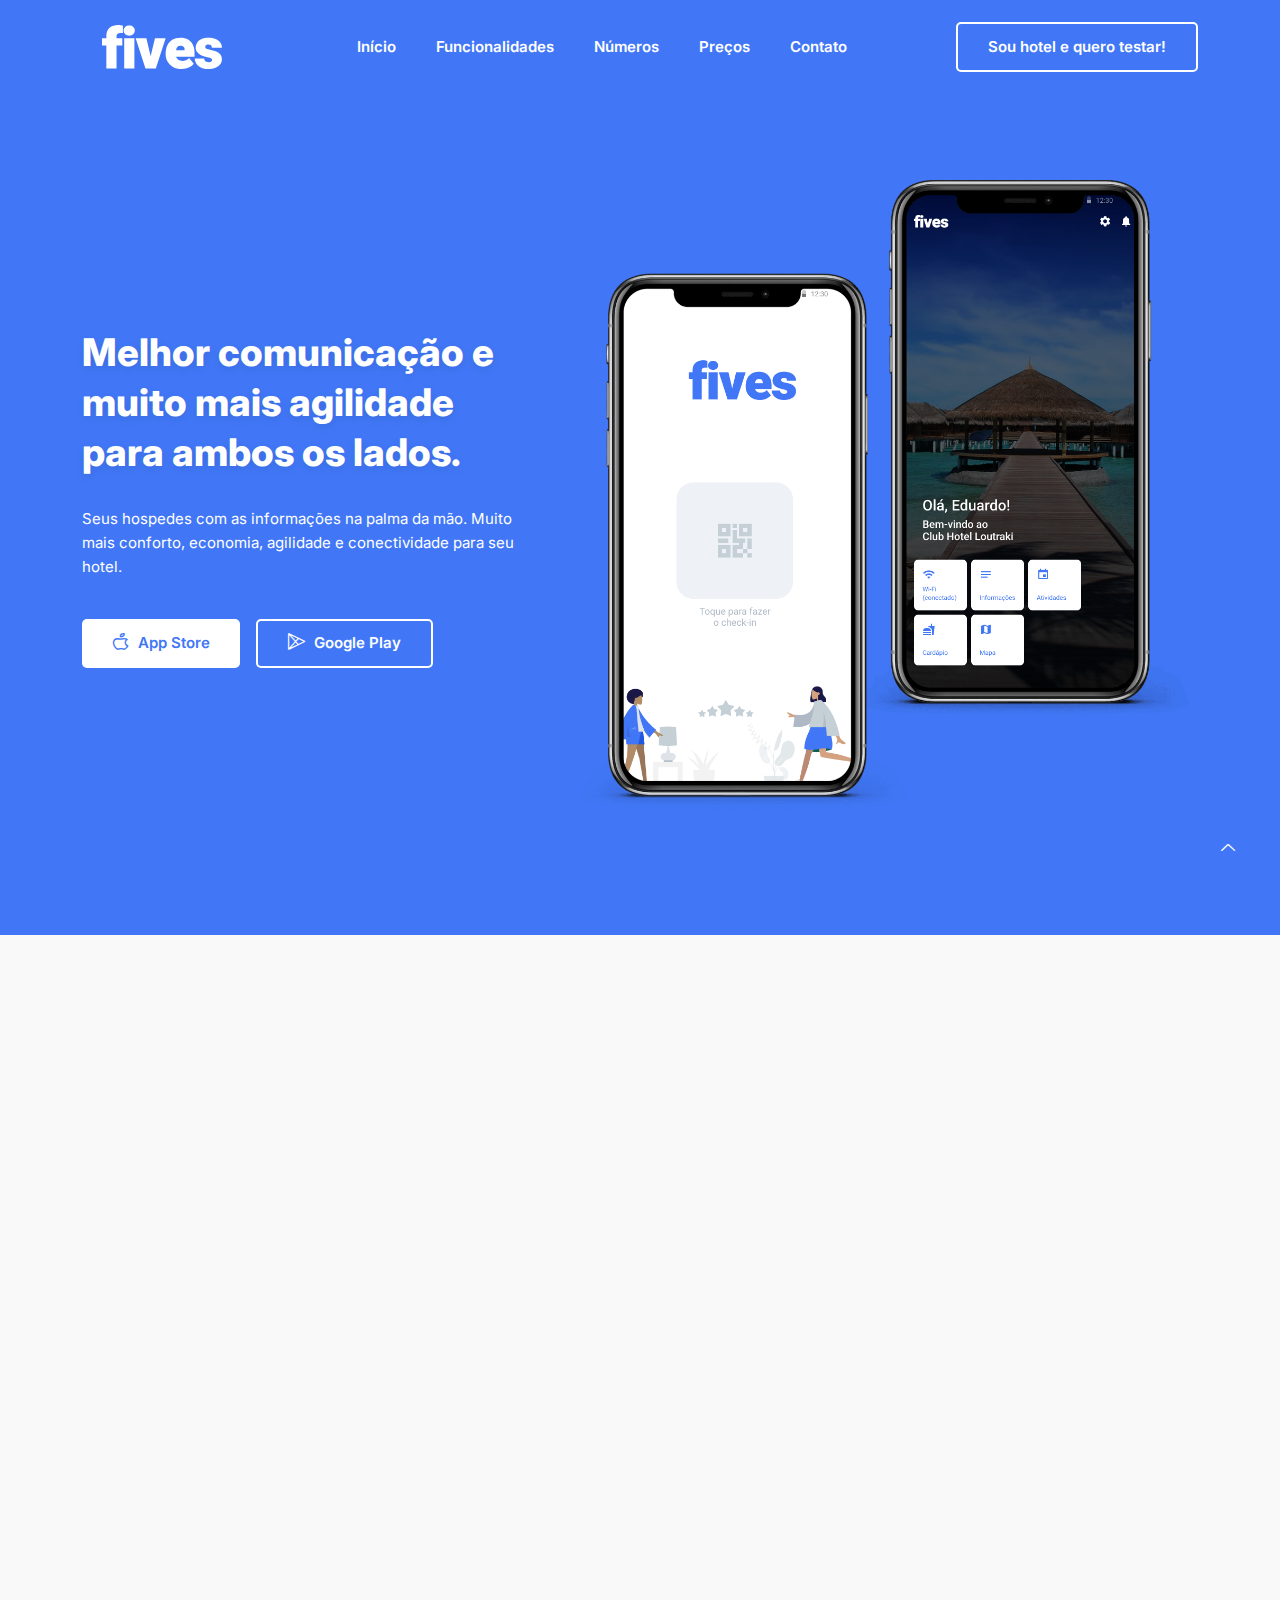
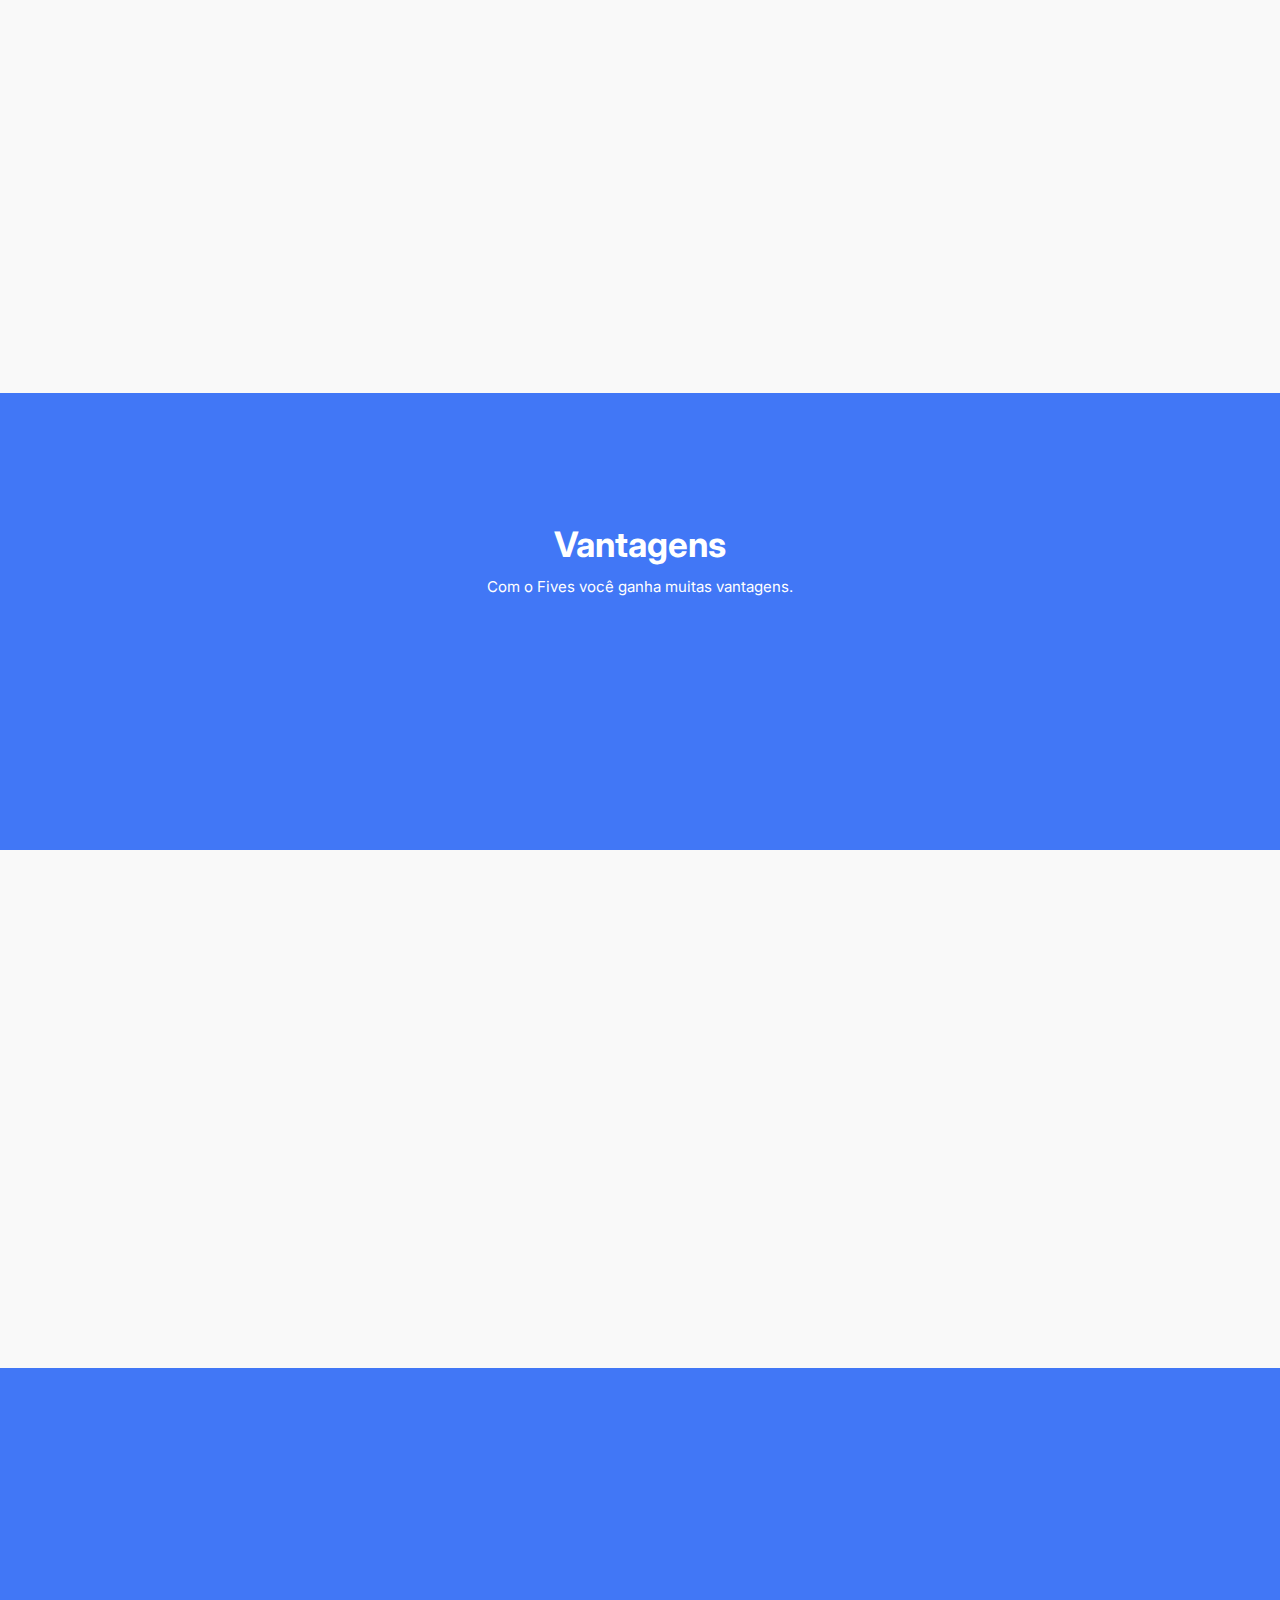
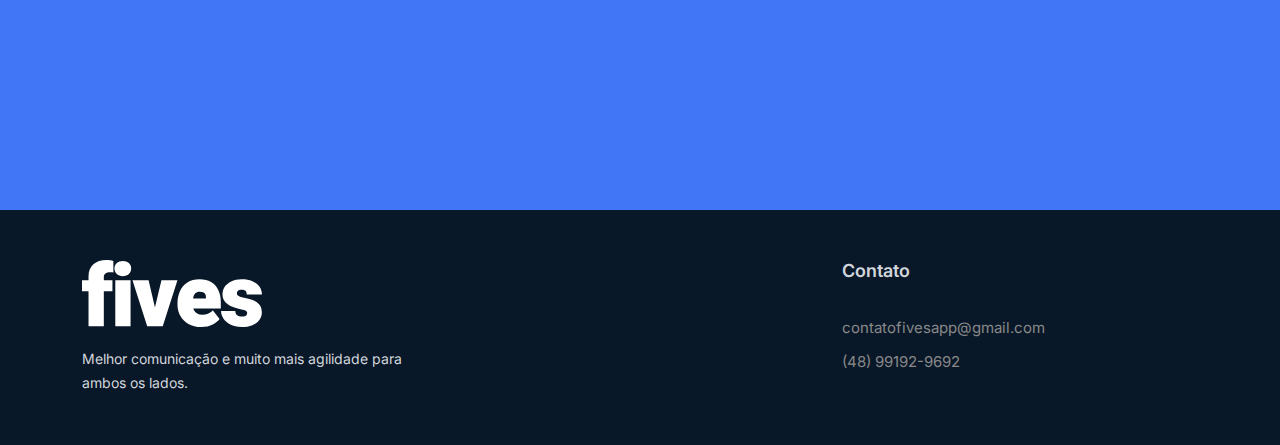
==== index.html @ 41649f9b "texts" ====
<!DOCTYPE html>
<html class="no-js" lang="zxx">

<head>
    <meta charset="utf-8" />
    <meta http-equiv="x-ua-compatible" content="ie=edge" />
    <title>Fives - Mais conectividade para sua estadia.</title>
    <meta name="description" content="" />
    <meta name="viewport" content="width=device-width, initial-scale=1" />
    <link rel="shortcut icon" type="image/x-icon" href="assets/images/favicon.svg" />

    <!-- ========================= CSS here ========================= -->
    <link rel="stylesheet" href="assets/css/bootstrap.min.css" />
    <link rel="stylesheet" href="assets/css/LineIcons.2.0.css" />
    <link rel="stylesheet" href="assets/css/animate.css" />
    <link rel="stylesheet" href="assets/css/tiny-slider.css" />
    <link rel="stylesheet" href="assets/css/glightbox.min.css" />
    <link rel="stylesheet" href="assets/css/main.css" />

</head>

<body>
    <!--[if lte IE 9]>
      <p class="browserupgrade">
        You are using an <strong>outdated</strong> browser. Please
        <a href="https://browsehappy.com/">upgrade your browser</a> to improve
        your experience and security.
      </p>
    <![endif]-->

    <!-- Preloader -->
    <div class="preloader">
        <div class="preloader-inner">
            <div class="preloader-icon">
                <span></span>
                <span></span>
            </div>
        </div>
    </div>
    <!-- /End Preloader -->

    <!-- Start Header Area -->
    <header class="header navbar-area">
        <div class="container">
            <div class="row align-items-center">
                <div class="col-lg-12">
                    <div class="nav-inner">
                        <!-- Start Navbar -->
                        <nav class="navbar navbar-expand-lg">
                            <a class="navbar-brand" href="index.html">
                                <img src="assets/images/logo/white-logo.svg" alt="Logo">
                            </a>
                            <button class="navbar-toggler mobile-menu-btn" type="button" data-bs-toggle="collapse"
                                data-bs-target="#navbarSupportedContent" aria-controls="navbarSupportedContent"
                                aria-expanded="false" aria-label="Toggle navigation">
                                <span class="toggler-icon"></span>
                                <span class="toggler-icon"></span>
                                <span class="toggler-icon"></span>
                            </button>
                            <div class="collapse navbar-collapse sub-menu-bar" id="navbarSupportedContent">
                                <ul id="nav" class="navbar-nav ms-auto">
                                    <li class="nav-item">
                                        <a href="#home" class="page-scroll active"
                                            aria-label="Toggle navigation">Início</a>
                                    </li>
                                    <li class="nav-item">
                                        <a href="#features" class="page-scroll"
                                            aria-label="Toggle navigation">Funcionalidades</a>
                                    </li>
                                    <li class="nav-item">
                                        <a href="#overview" class="page-scroll"
                                            aria-label="Toggle navigation">Números</a>
                                    </li>
                                    <li class="nav-item">
                                        <a href="#pricing" class="page-scroll"
                                            aria-label="Toggle navigation">Preços</a>
                                    </li>
                                    <li class="nav-item">
                                        <a href="#contact" class="page-scroll"
                                            aria-label="Toggle navigation">Contato</a>
                                    </li>
                                </ul>
                            </div> <!-- navbar collapse -->
                            <div class="button add-list-button">
                                <a href="https://forms.gle/hN4aYyioETds5EpM6" target="_blank" class="btn">Sou hotel e quero testar!</a>
                            </div>
                        </nav>
                        <!-- End Navbar -->
                    </div>
                </div>
            </div> <!-- row -->
        </div> <!-- container -->
    </header>
    <!-- End Header Area -->

    <!-- Start Hero Area -->
    <section id="home" class="hero-area">
        <div class="container">
            <div class="row align-items-center">
                <div class="col-lg-5 col-md-12 col-12">
                    <div class="hero-content">
                        <h1 class="wow fadeInLeft" data-wow-delay=".4s">Melhor comunicação e muito mais agilidade  para ambos os lados.</h1>
                        <p class="wow fadeInLeft" data-wow-delay=".6s"> Seus hospedes com as informações na palma da mão.
                            Muito mais conforto, economia, agilidade e conectividade para seu hotel.</p>
                        <div class="button wow fadeInLeft" data-wow-delay=".8s">
                            <a href="javascript:void(0)" class="btn"><i class="lni lni-apple"></i> App Store</a>
                            <a href="javascript:void(0)" class="btn btn-alt"><i class="lni lni-play-store"></i> Google
                                Play</a>
                        </div>
                    </div>
                </div>
                <div class="col-lg-7 col-md-12 col-12">
                    <div class="hero-image wow fadeInRight" data-wow-delay=".4s">
                        <img src="assets/images/hero/phone.png" alt="#">
                    </div>
                </div>
            </div>
        </div>
    </section>
    <!-- End Hero Area -->

    <!-- Start Features Area -->
    <section id="features" class="features section">
        <div class="container">
            <div class="row">
                <div class="col-12">
                    <div class="section-title">
                        <h3 class="wow zoomIn" data-wow-delay=".2s">Funcionalidades</h3>
                        <h2 class="wow fadeInUp" data-wow-delay=".4s">Melhoramos a experiência na estadia.
                        </h2>
                        <p class="wow fadeInUp" data-wow-delay=".6s">Oferecemos várias funcionalidades para trazer mais conforto para o hóspede, 
                            e mais economia de tempo e dinheiro para o hotel. Entre elas estão:</p>
                    </div>
                </div>
            </div>
            <div class="row">
                <div class="col-lg-4 col-md-6 col-12">
                    <!-- Start Single Feature -->
                    <div class="single-feature wow fadeInUp" data-wow-delay=".2s">
                        <i class="lni lni-cloud-upload"></i>
                        <h3>Horários</h3>
                        <p>Todos os horários na palma da mão. Horários do café da manhã, almoço, janta, checkout, atividades...</p>
                    </div>
                    <!-- End Single Feature -->
                </div>
                <div class="col-lg-4 col-md-6 col-12">
                    <!-- Start Single Feature -->
                    <div class="single-feature wow fadeInUp" data-wow-delay=".4s">
                        <i class="lni lni-lock"></i>
                        <h3>Senha do wifi</h3>
                        <p>Senha da internet a um toque. Com fácil acesso, sem a necessidade de ficar perguntando a todo momento.</p>
                    </div>
                    <!-- End Single Feature -->
                </div>
                <div class="col-lg-4 col-md-6 col-12">
                    <!-- Start Single Feature -->
                    <div class="single-feature wow fadeInUp" data-wow-delay=".6s">
                        <i class="lni lni-reload"></i>
                        <h3>Chat com a recepção</h3>
                        <p>Esquece o telefone fixo, ramal... Quer alguma coisa, de qualquer lugar? Abre o chat e fala direto com a recepção.</p>
                    </div>
                    <!-- End Single Feature -->
                </div>
                <div class="col-lg-4 col-md-6 col-12">
                    <!-- Start Single Feature -->
                    <div class="single-feature wow fadeInUp" data-wow-delay=".2s">
                        <i class="lni lni-shield"></i>
                        <h3>Mapa do hotel</h3>
                        <p>Está perdido? Quer chegar na piscina? Calma, no app você se localiza com o mapa do hotel, sem precisar procurar um mapa na parede.</p>
                    </div>
                    <!-- End Single Feature -->
                </div>
                <div class="col-lg-4 col-md-6 col-12">
                    <!-- Start Single Feature -->
                    <div class="single-feature wow fadeInUp" data-wow-delay=".4s">
                        <i class="lni lni-cog"></i>
                        <h3>Cardápio do restaurante</h3>
                        <p>Não sabe o que comer? Não quer ir até o restaurante, bar, para decidir? No app você encontra todos os pratos.</p>
                    </div>
                    <!-- End Single Feature -->
                </div>
                <div class="col-lg-4 col-md-6 col-12">
                    <!-- Start Single Feature -->
                    <div class="single-feature wow fadeInUp" data-wow-delay=".6s">
                        <i class="lni lni-layers"></i>
                        <h3>Abertura de chamados</h3>
                        <p>Mesmo assim teve algum problema? Abra um chamado pelo app. Assim o hotel verá sua solicitação e resolverá o mais rápido possível.</p>
                    </div>
                    <!-- End Single Feature -->
                </div>
            </div>
        </div>
    </section>
    <!-- End Features Area -->

    <!-- Start Achievement Area -->
    <section id="overview" class="our-achievement section">
        <div class="container">
            <div class="row">
                <div class="col-lg-10 offset-lg-1 col-md-12 col-12">
                    <div class="title">
                        <h2>Vantagens</h2>
                        <p>Com o Fives você ganha muitas vantagens.</p>
                    </div>
                </div>
            </div>
            <div class="row">
                <div class="col-lg-8 offset-lg-2 col-md-12 col-12">
                    <div class="row">
                        <div class="col-lg-4 col-md-4 col-12">
                            <div class="single-achievement wow fadeInUp" data-wow-delay=".2s">
                                <h3 class="counter"><span id="secondo1" class="countup" cup-end="50"></span>%</h3>
                                <p>menos tempo no check-in</p>
                            </div>
                        </div>
                        <div class="col-lg-4 col-md-4 col-12">
                            <div class="single-achievement wow fadeInUp" data-wow-delay=".4s">
                                <h3 class="counter"><span id="secondo2" class="countup" cup-end="100"></span>%</h3>
                                <p>dos usuários satisfeitos</p>
                            </div>
                        </div>
                        <div class="col-lg-4 col-md-4 col-12">
                            <div class="single-achievement wow fadeInUp" data-wow-delay=".6s">
                                <h3 class="counter"><span id="secondo3" class="countup" cup-end="100">100</span>%</h3>
                                <p>de conectividade</p>
                            </div>
                        </div>
                    </div>
                </div>
            </div>
        </div>
    </section>
    <!-- End Achievement Area -->

    <!-- Start Pricing Table Area -->
    <section id="pricing" class="pricing-table section">
        <div class="container">
            <div class="row">
                <div class="col-12">
                    <div class="section-title">
                        <h3 class="wow zoomIn" data-wow-delay=".2s">Preços</h3>
                        <h2 class="wow fadeInUp" data-wow-delay=".4s">Planos</h2>
                        <p class="wow fadeInUp" data-wow-delay=".6s">Nosso plano único oferece todas as funcionalidades do app! 
                            <br>Deixe seu contato que entraremos em contato.
                        </p>
                    </div>
                </div>
            </div>
            <div style="align-items: center; justify-content: center;" class="row">
                <div class="col-lg-3 col-md-6 col-12">
                    <!-- Single Table -->
                    <div class="single-table wow fadeInUp" data-wow-delay=".4s">
                        <!-- Table Head -->
                        <div class="table-head">
                            <div class="button">
                                <a href="https://forms.gle/hN4aYyioETds5EpM6" target="_blank" class="btn">Entrar em contato!</a>
                            </div>
                        </div>
                        <!-- End Table Head -->
                    </div>
                    <!-- End Single Table-->
                </div>

            </div>
        </div>
    </section>
    <!--/ End Pricing Table Area -->

    <!-- Start Call To Action Area -->
    <section class="section call-action">
        <div class="container">
            <div class="row">
                <div class="col-lg-8 offset-lg-2 col-md-12 col-12">
                    <div class="cta-content">
                        <h2 class="wow fadeInUp" data-wow-delay=".2s">É um hóspede? <br>Baixa o Fives agora mesmo!
                        </h2>
                        <p class="wow fadeInUp" data-wow-delay=".4s">Escolha a sua loja de aplicativo e baixe o app.</p>
                            <div class="button wow fadeInLeft" data-wow-delay=".8s">
                                <a href="javascript:void(0)" class="btn"><i class="lni lni-apple"></i> App Store</a>
                                <a href="javascript:void(0)" class="btn btn-alt"><i class="lni lni-play-store"></i> Google
                                    Play</a>
                            </div>
                    </div>
                </div>
            </div>
        </div>
    </section>
    <!-- End Call To Action Area -->

    <!-- Start Footer Area -->
    <footer id="contact" class="footer">
        <!-- Start Footer Top -->
        <div class="footer-top">
            <div class="container">
                <div class="row">
                    <div class="col-lg-4 col-md-4 col-12">
                        <!-- Single Widget -->
                        <div class="single-footer f-about">
                            <div class="logo">
                                <a href="index.html">
                                    <img src="assets/images/logo/white-logo.svg" alt="#">
                                </a>
                            </div>
                            <p>Melhor comunicação e muito mais agilidade  para ambos os lados.</p>
                        </div>
                        <!-- End Single Widget -->
                    </div>
                    <div class="col-lg-8 col-md-8 col-12">
                        <div class="row">
                            <div class="col-lg-3 col-md-6 col-12">
                               
                            </div>
                            <div class="col-lg-3 col-md-6 col-12">
                              
                            </div>
                            <div class="col-lg-3 col-md-6 col-12">
                                <!-- Single Widget -->
                                <div class="single-footer f-link">
                                    <h3>Contato</h3>
                                    <ul>
                                        <li>contatofivesapp@gmail.com</li>
                                        <li>(48) 99192-9692</li>
                                    </ul>
                                </div>
                                <!-- End Single Widget -->
                            </div>
                        </div>
                    </div>
                </div>
            </div>
        </div>
        <!--/ End Footer Top -->
    </footer>
    <!--/ End Footer Area -->

    <!-- ========================= scroll-top ========================= -->
    <a href="#" class="scroll-top">
        <i class="lni lni-chevron-up"></i>
    </a>

    <!-- ========================= JS here ========================= -->
    <script src="assets/js/bootstrap.min.js"></script>
    <script src="assets/js/wow.min.js"></script>
    <script src="assets/js/tiny-slider.js"></script>
    <script src="assets/js/glightbox.min.js"></script>
    <script src="assets/js/count-up.min.js"></script>
    <script src="assets/js/main.js"></script>
    <script type="text/javascript">

        //====== counter up 
        var cu = new counterUp({
            start: 0,
            duration: 2000,
            intvalues: true,
            interval: 100,
            append: " ",
        });
        cu.start();
    </script>
</body>

</html>
---- assets/css/tiny-slider.css ----
.tns-outer{padding:0!important}.tns-outer [hidden]{display:none!important}.tns-outer [aria-controls],.tns-outer [data-action]{cursor:pointer}.tns-slider{-webkit-transition:all 0s;-moz-transition:all 0s;transition:all 0s}.tns-slider>.tns-item{-webkit-box-sizing:border-box;-moz-box-sizing:border-box;box-sizing:border-box}.tns-horizontal.tns-subpixel{white-space:nowrap}.tns-horizontal.tns-subpixel>.tns-item{display:inline-block;vertical-align:top;white-space:normal}.tns-horizontal.tns-no-subpixel:after{content:'';display:table;clear:both}.tns-horizontal.tns-no-subpixel>.tns-item{float:left}.tns-horizontal.tns-carousel.tns-no-subpixel>.tns-item{margin-right:-100%}.tns-no-calc{position:relative;left:0}.tns-gallery{position:relative;left:0;min-height:1px}.tns-gallery>.tns-item{position:absolute;left:-100%;-webkit-transition:transform 0s,opacity 0s;-moz-transition:transform 0s,opacity 0s;transition:transform 0s,opacity 0s}.tns-gallery>.tns-slide-active{position:relative;left:auto!important}.tns-gallery>.tns-moving{-webkit-transition:all .25s;-moz-transition:all .25s;transition:all .25s}.tns-autowidth{display:inline-block}.tns-lazy-img{-webkit-transition:opacity .6s;-moz-transition:opacity .6s;transition:opacity .6s;opacity:.6}.tns-lazy-img.tns-complete{opacity:1}.tns-ah{-webkit-transition:height 0s;-moz-transition:height 0s;transition:height 0s}.tns-ovh{overflow:hidden}.tns-visually-hidden{position:absolute;left:-10000em}.tns-transparent{opacity:0;visibility:hidden}.tns-fadeIn{opacity:1;filter:alpha(opacity=100);z-index:0}.tns-normal,.tns-fadeOut{opacity:0;filter:alpha(opacity=0);z-index:-1}.tns-vpfix{white-space:nowrap}.tns-vpfix>div,.tns-vpfix>li{display:inline-block}.tns-t-subp2{margin:0 auto;width:310px;position:relative;height:10px;overflow:hidden}.tns-t-ct{width:2333.3333333%;width:-webkit-calc(100% * 70/3);width:-moz-calc(100% * 70/3);width:calc(100% * 70/3);position:absolute;right:0}.tns-t-ct:after{content:'';display:table;clear:both}.tns-t-ct>div{width:1.4285714%;width:-webkit-calc(100%/70);width:-moz-calc(100%/70);width:calc(100%/70);height:10px;float:left}
---- assets/css/main.css ----
/*======================================
    Variables
========================================*/
/*======================================
    Normalize CSS
========================================*/
@import url("https://fonts.googleapis.com/css2?family=Inter:wght@100;200;300;400;500;600;700;800;900&display=swap");
html {
  scroll-behavior: smooth;
}

body {
  font-family: "Inter", sans-serif;
  font-weight: normal;
  font-style: normal;
  color: #888;
  overflow-x: hidden;
  font-size: 15px;
}

p {
  margin: 0;
  padding: 0;
  font-size: 15px;
  line-height: 24px;
}

* {
  margin: 0;
  padding: 0;
}

.navbar-toggler:focus,
a:focus,
input:focus,
textarea:focus,
button:focus,
.btn:focus,
.btn.focus,
.btn:not(:disabled):not(.disabled).active,
.btn:not(:disabled):not(.disabled):active {
  text-decoration: none;
  outline: none;
  outline: none !important;
  border-color: none !important;
  -webkit-box-shadow: none !important;
          box-shadow: none !important;
}

.form-check-input:checked {
  background-color: #4177F6;
  border-color: #4177F6;
}

select {
  -webkit-writing-mode: horizontal-tb !important;
  text-rendering: auto;
  color: #081828;
  letter-spacing: normal;
  word-spacing: normal;
  text-transform: none;
  text-indent: 0px;
  text-shadow: none;
  display: inline-block;
  text-align: start;
  -webkit-appearance: menulist;
     -moz-appearance: menulist;
          appearance: menulist;
  -webkit-box-sizing: border-box;
          box-sizing: border-box;
  -webkit-box-align: center;
      -ms-flex-align: center;
          align-items: center;
  white-space: pre;
  -webkit-rtl-ordering: logical;
  background-color: -internal-light-dark(white, #3b3b3b);
  cursor: default;
  margin: 0em;
  font: 400 14px;
  border-radius: 0px;
  border-width: 1px;
  border-style: solid;
  border-color: -internal-light-dark(#767676, #858585);
  -o-border-image: initial;
     border-image: initial;
}

span,
a {
  display: inline-block;
  text-decoration: none;
  transition: all 0.4s ease;
  -webkit-transition: all 0.4s ease;
  -moz-transition: all 0.4s ease;
}

audio,
canvas,
iframe,
img,
svg,
video {
  vertical-align: middle;
}

img {
  max-width: 100%;
}

h1,
h2,
h3,
h4,
h5,
h6 {
  font-weight: 600;
  margin: 0px;
  color: #081828;
}

h1 a,
h2 a,
h3 a,
h4 a,
h5 a,
h6 a {
  color: inherit;
}

h1 {
  font-size: 50px;
}

h2 {
  font-size: 40px;
}

h3 {
  font-size: 30px;
}

h4 {
  font-size: 25px;
}

h5 {
  font-size: 20px;
}

h6 {
  font-size: 16px;
}

ul,
ol {
  margin: 0px;
  padding: 0px;
  list-style-type: none;
}

.mt-5 {
  margin-top: 5px;
}

.mt-10 {
  margin-top: 10px;
}

.mt-15 {
  margin-top: 15px;
}

.mt-20 {
  margin-top: 20px;
}

.mt-25 {
  margin-top: 25px;
}

.mt-30 {
  margin-top: 30px;
}

.mt-35 {
  margin-top: 35px;
}

.mt-40 {
  margin-top: 40px;
}

.mt-45 {
  margin-top: 45px;
}

.mt-50 {
  margin-top: 50px;
}

.mt-55 {
  margin-top: 55px;
}

.mt-60 {
  margin-top: 60px;
}

.mt-65 {
  margin-top: 65px;
}

.mt-70 {
  margin-top: 70px;
}

.mt-75 {
  margin-top: 75px;
}

.mt-80 {
  margin-top: 80px;
}

.mt-85 {
  margin-top: 85px;
}

.mt-90 {
  margin-top: 90px;
}

.mt-95 {
  margin-top: 95px;
}

.mt-100 {
  margin-top: 100px;
}

.mt-105 {
  margin-top: 105px;
}

.mt-110 {
  margin-top: 110px;
}

.mt-115 {
  margin-top: 115px;
}

.mt-120 {
  margin-top: 120px;
}

.mt-125 {
  margin-top: 125px;
}

.mt-130 {
  margin-top: 130px;
}

.mt-135 {
  margin-top: 135px;
}

.mt-140 {
  margin-top: 140px;
}

.mt-145 {
  margin-top: 145px;
}

.mt-150 {
  margin-top: 150px;
}

.mt-155 {
  margin-top: 155px;
}

.mt-160 {
  margin-top: 160px;
}

.mt-165 {
  margin-top: 165px;
}

.mt-170 {
  margin-top: 170px;
}

.mt-175 {
  margin-top: 175px;
}

.mt-180 {
  margin-top: 180px;
}

.mt-185 {
  margin-top: 185px;
}

.mt-190 {
  margin-top: 190px;
}

.mt-195 {
  margin-top: 195px;
}

.mt-200 {
  margin-top: 200px;
}

.mt-205 {
  margin-top: 205px;
}

.mt-210 {
  margin-top: 210px;
}

.mt-215 {
  margin-top: 215px;
}

.mt-220 {
  margin-top: 220px;
}

.mt-225 {
  margin-top: 225px;
}

.mb-5 {
  margin-bottom: 5px;
}

.mb-10 {
  margin-bottom: 10px;
}

.mb-15 {
  margin-bottom: 15px;
}

.mb-20 {
  margin-bottom: 20px;
}

.mb-25 {
  margin-bottom: 25px;
}

.mb-30 {
  margin-bottom: 30px;
}

.mb-35 {
  margin-bottom: 35px;
}

.mb-40 {
  margin-bottom: 40px;
}

.mb-45 {
  margin-bottom: 45px;
}

.mb-50 {
  margin-bottom: 50px;
}

.mb-55 {
  margin-bottom: 55px;
}

.mb-60 {
  margin-bottom: 60px;
}

.mb-65 {
  margin-bottom: 65px;
}

.mb-70 {
  margin-bottom: 70px;
}

.mb-75 {
  margin-bottom: 75px;
}

.mb-80 {
  margin-bottom: 80px;
}

.mb-85 {
  margin-bottom: 85px;
}

.mb-90 {
  margin-bottom: 90px;
}

.mb-95 {
  margin-bottom: 95px;
}

.mb-100 {
  margin-bottom: 100px;
}

.mb-105 {
  margin-bottom: 105px;
}

.mb-110 {
  margin-bottom: 110px;
}

.mb-115 {
  margin-bottom: 115px;
}

.mb-120 {
  margin-bottom: 120px;
}

.mb-125 {
  margin-bottom: 125px;
}

.mb-130 {
  margin-bottom: 130px;
}

.mb-135 {
  margin-bottom: 135px;
}

.mb-140 {
  margin-bottom: 140px;
}

.mb-145 {
  margin-bottom: 145px;
}

.mb-150 {
  margin-bottom: 150px;
}

.mb-155 {
  margin-bottom: 155px;
}

.mb-160 {
  margin-bottom: 160px;
}

.mb-165 {
  margin-bottom: 165px;
}

.mb-170 {
  margin-bottom: 170px;
}

.mb-175 {
  margin-bottom: 175px;
}

.mb-180 {
  margin-bottom: 180px;
}

.mb-185 {
  margin-bottom: 185px;
}

.mb-190 {
  margin-bottom: 190px;
}

.mb-195 {
  margin-bottom: 195px;
}

.mb-200 {
  margin-bottom: 200px;
}

.mb-205 {
  margin-bottom: 205px;
}

.mb-210 {
  margin-bottom: 210px;
}

.mb-215 {
  margin-bottom: 215px;
}

.mb-220 {
  margin-bottom: 220px;
}

.mb-225 {
  margin-bottom: 225px;
}

.pt-5 {
  padding-top: 5px;
}

.pt-10 {
  padding-top: 10px;
}

.pt-15 {
  padding-top: 15px;
}

.pt-20 {
  padding-top: 20px;
}

.pt-25 {
  padding-top: 25px;
}

.pt-30 {
  padding-top: 30px;
}

.pt-35 {
  padding-top: 35px;
}

.pt-40 {
  padding-top: 40px;
}

.pt-45 {
  padding-top: 45px;
}

.pt-50 {
  padding-top: 50px;
}

.pt-55 {
  padding-top: 55px;
}

.pt-60 {
  padding-top: 60px;
}

.pt-65 {
  padding-top: 65px;
}

.pt-70 {
  padding-top: 70px;
}

.pt-75 {
  padding-top: 75px;
}

.pt-80 {
  padding-top: 80px;
}

.pt-85 {
  padding-top: 85px;
}

.pt-90 {
  padding-top: 90px;
}

.pt-95 {
  padding-top: 95px;
}

.pt-100 {
  padding-top: 100px;
}

.pt-105 {
  padding-top: 105px;
}

.pt-110 {
  padding-top: 110px;
}

.pt-115 {
  padding-top: 115px;
}

.pt-120 {
  padding-top: 120px;
}

.pt-125 {
  padding-top: 125px;
}

.pt-130 {
  padding-top: 130px;
}

.pt-135 {
  padding-top: 135px;
}

.pt-140 {
  padding-top: 140px;
}

.pt-145 {
  padding-top: 145px;
}

.pt-150 {
  padding-top: 150px;
}

.pt-155 {
  padding-top: 155px;
}

.pt-160 {
  padding-top: 160px;
}

.pt-165 {
  padding-top: 165px;
}

.pt-170 {
  padding-top: 170px;
}

.pt-175 {
  padding-top: 175px;
}

.pt-180 {
  padding-top: 180px;
}

.pt-185 {
  padding-top: 185px;
}

.pt-190 {
  padding-top: 190px;
}

.pt-195 {
  padding-top: 195px;
}

.pt-200 {
  padding-top: 200px;
}

.pt-205 {
  padding-top: 205px;
}

.pt-210 {
  padding-top: 210px;
}

.pt-215 {
  padding-top: 215px;
}

.pt-220 {
  padding-top: 220px;
}

.pt-225 {
  padding-top: 225px;
}

.pb-5 {
  padding-bottom: 5px;
}

.pb-10 {
  padding-bottom: 10px;
}

.pb-15 {
  padding-bottom: 15px;
}

.pb-20 {
  padding-bottom: 20px;
}

.pb-25 {
  padding-bottom: 25px;
}

.pb-30 {
  padding-bottom: 30px;
}

.pb-35 {
  padding-bottom: 35px;
}

.pb-40 {
  padding-bottom: 40px;
}

.pb-45 {
  padding-bottom: 45px;
}

.pb-50 {
  padding-bottom: 50px;
}

.pb-55 {
  padding-bottom: 55px;
}

.pb-60 {
  padding-bottom: 60px;
}

.pb-65 {
  padding-bottom: 65px;
}

.pb-70 {
  padding-bottom: 70px;
}

.pb-75 {
  padding-bottom: 75px;
}

.pb-80 {
  padding-bottom: 80px;
}

.pb-85 {
  padding-bottom: 85px;
}

.pb-90 {
  padding-bottom: 90px;
}

.pb-95 {
  padding-bottom: 95px;
}

.pb-100 {
  padding-bottom: 100px;
}

.pb-105 {
  padding-bottom: 105px;
}

.pb-110 {
  padding-bottom: 110px;
}

.pb-115 {
  padding-bottom: 115px;
}

.pb-120 {
  padding-bottom: 120px;
}

.pb-125 {
  padding-bottom: 125px;
}

.pb-130 {
  padding-bottom: 130px;
}

.pb-135 {
  padding-bottom: 135px;
}

.pb-140 {
  padding-bottom: 140px;
}

.pb-145 {
  padding-bottom: 145px;
}

.pb-150 {
  padding-bottom: 150px;
}

.pb-155 {
  padding-bottom: 155px;
}

.pb-160 {
  padding-bottom: 160px;
}

.pb-165 {
  padding-bottom: 165px;
}

.pb-170 {
  padding-bottom: 170px;
}

.pb-175 {
  padding-bottom: 175px;
}

.pb-180 {
  padding-bottom: 180px;
}

.pb-185 {
  padding-bottom: 185px;
}

.pb-190 {
  padding-bottom: 190px;
}

.pb-195 {
  padding-bottom: 195px;
}

.pb-200 {
  padding-bottom: 200px;
}

.pb-205 {
  padding-bottom: 205px;
}

.pb-210 {
  padding-bottom: 210px;
}

.pb-215 {
  padding-bottom: 215px;
}

.pb-220 {
  padding-bottom: 220px;
}

.pb-225 {
  padding-bottom: 225px;
}

.img-bg {
  background-position: center center;
  background-size: cover;
  background-repeat: no-repeat;
  width: 100%;
  height: 100%;
}

@media only screen and (min-width: 480px) and (max-width: 767px) {
  .container {
    width: 450px;
  }
}

/* Bread Crumbs */
.breadcrumbs {
  position: relative;
  padding-bottom: 100px;
  padding-top: 180px;
  z-index: 2;
  text-align: left;
  background-color: #4177F6;
}

@media only screen and (min-width: 768px) and (max-width: 991px) {
  .breadcrumbs {
    padding-bottom: 60px;
    padding-top: 120px;
  }
}

@media (max-width: 767px) {
  .breadcrumbs {
    padding-bottom: 60px;
    padding-top: 120px;
  }
}

.breadcrumbs .breadcrumbs-content {
  position: relative;
  text-align: center;
}

.breadcrumbs .breadcrumbs-content .page-title {
  font-size: 32px;
  color: #fff;
  font-weight: 700;
  position: relative;
  line-height: 50px;
}

@media only screen and (min-width: 768px) and (max-width: 991px) {
  .breadcrumbs .breadcrumbs-content .page-title {
    font-size: 28px;
    line-height: 42px;
  }
}

@media (max-width: 767px) {
  .breadcrumbs .breadcrumbs-content .page-title {
    font-size: 25px;
    line-height: 38px;
  }
}

.breadcrumbs .breadcrumbs-content .breadcrumb-nav {
  background: transparent;
  border-radius: 0;
  margin-bottom: 0;
  padding: 0;
  display: inline-block;
}

.breadcrumbs .breadcrumb-nav {
  text-align: center;
  margin-top: 15px;
}

@media only screen and (min-width: 768px) and (max-width: 991px) {
  .breadcrumbs .breadcrumb-nav {
    margin-top: 10px;
  }
}

@media (max-width: 767px) {
  .breadcrumbs .breadcrumb-nav {
    margin-top: 8px;
  }
}

.breadcrumbs .breadcrumb-nav li {
  display: inline-block;
  position: relative;
  padding-right: 15px;
  margin-right: 15px;
}

.breadcrumbs .breadcrumb-nav li:after {
  content: "\ea5c";
  font-family: lineIcons;
  font-size: 10px;
  position: absolute;
  top: 4px;
  right: -7px;
}

.breadcrumbs .breadcrumb-nav li:last-child {
  margin: 0;
  padding: 0;
}

.breadcrumbs .breadcrumb-nav li:last-child::after {
  display: none;
}

.breadcrumbs .breadcrumb-nav li,
.breadcrumbs .breadcrumb-nav li a {
  color: #fff;
  font-size: 14px;
  font-weight: 500;
}

.breadcrumbs .breadcrumb-nav li a {
  position: relative;
}

.breadcrumbs .breadcrumb-nav li a:hover {
  text-decoration: underline;
}

.section {
  padding-top: 100px;
  padding-bottom: 100px;
  position: relative;
}

@media only screen and (min-width: 768px) and (max-width: 991px) {
  .section {
    padding-top: 60px;
    padding-bottom: 60px;
  }
}

@media (max-width: 767px) {
  .section {
    padding-top: 50px;
    padding-bottom: 50px;
  }
}

/* Section Title */
.section-title {
  text-align: center;
  margin-bottom: 80px;
  padding: 0 300px;
  position: relative;
  z-index: 5;
}

.section-title h3 {
  font-size: 15px;
  font-weight: 600;
  display: block;
  margin-bottom: 8px;
  color: #4177F6;
  text-transform: uppercase;
}

.section-title h2 {
  font-size: 34px;
  margin-bottom: 25px;
  line-height: 42px;
  position: relative;
  font-weight: 800;
}

.section-title p {
  font-size: 15px;
}

@media only screen and (min-width: 992px) and (max-width: 1199px) {
  .section-title {
    padding: 0px 200px;
    margin-bottom: 70px;
  }
}

@media only screen and (min-width: 768px) and (max-width: 991px) {
  .section-title {
    padding: 0px 20px;
    margin-bottom: 70px;
  }
  .section-title h3 {
    font-size: 14px;
  }
  .section-title h2 {
    font-size: 24px;
    line-height: 32px;
    margin-bottom: 20px;
  }
  .section-title p {
    font-size: 14px;
  }
}

@media (max-width: 767px) {
  .section-title {
    padding: 0px 10px;
    margin-bottom: 60px;
  }
  .section-title h3 {
    font-size: 14px;
  }
  .section-title h2 {
    font-size: 20px;
    line-height: 30px;
    margin-bottom: 18px;
  }
  .section-title p {
    font-size: 14px;
  }
}

.section-title.align-right {
  padding: 0;
  padding-left: 600px;
}

.section-title.align-right h2:before {
  display: none;
}

.section-title.align-right h2:after {
  position: absolute;
  right: 0;
  bottom: -1px;
  height: 2px;
  width: 50px;
  background: #4177F6;
  content: "";
}

.section-title.align-left {
  padding: 0;
  padding-right: 600px;
}

.section-title.align-left h2:before {
  left: 0;
  margin-left: 0;
}

/* One Click Scrool Top Button*/
.scroll-top {
  width: 45px;
  height: 45px;
  line-height: 45px;
  background: #4177F6;
  display: -webkit-box;
  display: -ms-flexbox;
  display: flex;
  -webkit-box-pack: center;
      -ms-flex-pack: center;
          justify-content: center;
  -webkit-box-align: center;
      -ms-flex-align: center;
          align-items: center;
  font-size: 14px;
  color: #fff !important;
  position: fixed;
  bottom: 30px;
  right: 30px;
  z-index: 9;
  cursor: pointer;
  -webkit-transition: all .3s ease-out 0s;
  transition: all .3s ease-out 0s;
  border-radius: 5px;
}

.scroll-top:hover {
  -webkit-box-shadow: 0 1rem 3rem rgba(35, 38, 45, 0.15) !important;
  box-shadow: 0 1rem 3rem rgba(35, 38, 45, 0.15) !important;
  -webkit-transform: translate3d(0, -5px, 0);
  transform: translate3d(0, -5px, 0);
  background-color: #081828;
}

/* Overlay */
.overlay {
  position: relative;
  z-index: 1;
}

.overlay::before {
  position: absolute;
  top: 0;
  left: 0;
  width: 100%;
  height: 100%;
  opacity: 0.4;
  background: #081828;
  content: "";
  -webkit-transition: all 0.4s ease;
  transition: all 0.4s ease;
  z-index: -1;
}

/* Pagination CSS */
.pagination {
  text-align: left;
  margin: 40px 0 0 0;
  display: block;
}

.pagination.center {
  text-align: center;
}

.pagination.right {
  text-align: right;
}

.pagination.left {
  text-align: left;
}

.pagination .pagination-list {
  display: inline-block;
  overflow: hidden;
}

.pagination .pagination-list li {
  margin-right: 5px;
  display: inline-block;
  margin-top: 10px;
}

.pagination .pagination-list li:last-child {
  margin-right: 0px;
}

.pagination .pagination-list li a {
  background: #fff;
  color: #081828;
  font-weight: 400;
  font-size: 14px;
  border-radius: 5px;
  padding: 8px 20px;
  text-align: center;
  border: 1px solid #eee;
}

.pagination .pagination-list li.active a,
.pagination .pagination-list li:hover a {
  background: #4177F6;
  color: #fff;
  border-color: transparent;
}

.pagination .pagination-list li a i {
  font-size: 13px;
}

.blog-grids.pagination {
  margin-top: 50px;
  text-align: center;
}

.button .btn {
  display: inline-block;
  font-size: 15px;
  font-weight: 600;
  padding: 13px 30px;
  background-color: #4177F6;
  color: #fff;
  border: none;
  -webkit-transition: 0.2s;
  transition: 0.2s;
  border-radius: 5px;
  position: relative;
  z-index: 1;
  margin-right: 7px;
  overflow: hidden;
}

@media only screen and (min-width: 768px) and (max-width: 991px) {
  .button .btn {
    padding: 12px 25px;
    font-size: 14px;
    font-weight: 500;
  }
}

@media (max-width: 767px) {
  .button .btn {
    padding: 12px 25px;
    font-size: 14px;
    font-weight: 500;
  }
}

.button .btn i {
  display: inline-block;
  margin-right: 5px;
}

.button .btn:last-child {
  margin: 0;
}

.button .btn:hover {
  color: #fff;
  background-color: #081828;
  -webkit-box-shadow: 0px 4px 4px #0000000f;
          box-shadow: 0px 4px 4px #0000000f;
}

.button .btn-alt {
  color: #fff !important;
  background: transparent !important;
  border: 2px solid #fff;
  padding: 11px 30px;
}

@media only screen and (min-width: 768px) and (max-width: 991px) {
  .button .btn-alt {
    padding: 10px 30px;
  }
}

@media (max-width: 767px) {
  .button .btn-alt {
    padding: 10px 30px;
  }
}

.button .btn-alt:hover {
  background-color: #fff !important;
  color: #4177F6 !important;
}

.align-left {
  text-align: left;
}

.align-right {
  text-align: right;
}

.align-center {
  text-align: center;
}

/* Preloader */
.preloader {
  position: fixed;
  top: 0;
  left: 0;
  z-index: 999999999;
  width: 100%;
  height: 100%;
  background-color: #fff;
  overflow: hidden;
}

.preloader-inner {
  position: absolute;
  top: 50%;
  left: 50%;
  -webkit-transform: translate(-50%, -50%);
  transform: translate(-50%, -50%);
}

.preloader-icon {
  width: 100px;
  height: 100px;
  display: inline-block;
  padding: 0px;
}

.preloader-icon span {
  position: absolute;
  display: inline-block;
  width: 100px;
  height: 100px;
  border-radius: 100%;
  background: #4177F6;
  -webkit-animation: preloader-fx 1.6s linear infinite;
  animation: preloader-fx 1.6s linear infinite;
}

.preloader-icon span:last-child {
  animation-delay: -0.8s;
  -webkit-animation-delay: -0.8s;
}

@keyframes preloader-fx {
  0% {
    -webkit-transform: scale(0, 0);
            transform: scale(0, 0);
    opacity: 0.5;
  }
  100% {
    -webkit-transform: scale(1, 1);
            transform: scale(1, 1);
    opacity: 0;
  }
}

@-webkit-keyframes preloader-fx {
  0% {
    -webkit-transform: scale(0, 0);
    opacity: 0.5;
  }
  100% {
    -webkit-transform: scale(1, 1);
    opacity: 0;
  }
}

/*======================================
	Start Header CSS
========================================*/
.header {
  width: 100%;
  background: transparent;
  position: absolute;
  width: 100%;
  left: 0;
  top: 0;
}

@media only screen and (min-width: 768px) and (max-width: 991px) {
  .header {
    padding: 18px 0 !important;
  }
  .header .mobile-menu-btn .toggler-icon {
    background-color: #fff;
  }
  .header .button {
    margin: 0 !important;
  }
  .header .navbar-collapse {
    position: absolute;
    top: 67px !important;
    left: 0;
    width: 100%;
    background-color: #fff;
    z-index: 9;
    -webkit-box-shadow: 0px 15px 20px 0px rgba(0, 0, 0, 0.1);
            box-shadow: 0px 15px 20px 0px rgba(0, 0, 0, 0.1);
    padding: 10px 20px;
    max-height: 350px;
    overflow-y: scroll;
    border-top: 1px solid #eee;
    border-radius: 6px;
  }
  .header .navbar .navbar-nav .nav-item a:hover {
    color: #4177F6 !important;
  }
  .header .navbar .navbar-nav .nav-item a.active {
    color: #4177F6 !important;
  }
  .header .navbar-nav .nav-item {
    margin: 0;
  }
  .header .navbar-nav .nav-item:hover a {
    color: #4177F6;
  }
  .header .navbar-nav .nav-item a {
    padding: 12px 16px !important;
  }
  .header .navbar-nav .nav-item a::before {
    display: none;
  }
  .header .navbar-nav .nav-item .sub-menu {
    position: static;
    width: 100%;
    opacity: 1;
    visibility: visible;
    -webkit-box-shadow: none;
            box-shadow: none;
    padding: 0;
    border: none;
    margin-left: 15px;
    margin-right: 15px;
  }
  .header .navbar-nav .nav-item .sub-menu .nav-item a {
    padding: 12px 12px;
  }
  .header .navbar-nav .nav-item .sub-menu .nav-item a:hover {
    color: #4177F6 !important;
  }
  .header .navbar-nav .nav-item a {
    color: #051441;
    display: -webkit-box;
    display: -ms-flexbox;
    display: flex;
    -webkit-box-pack: justify;
        -ms-flex-pack: justify;
            justify-content: space-between;
    padding: 10px 0;
  }
  .header .navbar-nav .nav-item a::after {
    opacity: 1;
    visibility: visible;
  }
  .header .navbar-nav .nav-item .sub-menu li.active {
    background: #fff !important;
    color: #4177F6 !important;
  }
  .header .navbar-nav .nav-item .sub-menu .nav-item {
    margin: 0 !important;
  }
  .header .navbar-nav .nav-item .sub-menu .nav-item a {
    padding: 10px 12px !important;
  }
  .header .navbar-nav .nav-item .sub-menu li:hover {
    background: #fff !important;
    color: #4177F6 !important;
  }
  .header .navbar-nav .nav-item a {
    font-size: 14px;
  }
  .header .navbar-nav .nav-item a:hover {
    color: #4177F6;
  }
}

@media (max-width: 767px) {
  .header {
    padding: 18px 0 !important;
  }
  .header .mobile-menu-btn .toggler-icon {
    background-color: #fff;
  }
  .header .navbar-collapse {
    position: absolute;
    top: 58px !important;
    left: 0;
    width: 100%;
    background-color: #fff;
    z-index: 9;
    -webkit-box-shadow: 0px 15px 20px 0px rgba(0, 0, 0, 0.1);
            box-shadow: 0px 15px 20px 0px rgba(0, 0, 0, 0.1);
    padding: 10px 20px;
    max-height: 350px;
    overflow-y: scroll;
    border-top: 1px solid #eee;
    border-radius: 6px;
  }
  .header .navbar .navbar-nav .nav-item a:hover {
    color: #4177F6 !important;
  }
  .header .navbar .navbar-nav .nav-item a.active {
    color: #4177F6 !important;
  }
  .header .navbar-nav .nav-item {
    margin: 0;
  }
  .header .navbar-nav .nav-item:hover a {
    color: #4177F6;
  }
  .header .navbar-nav .nav-item a {
    padding: 12px 16px !important;
  }
  .header .navbar-nav .nav-item a::before {
    display: none;
  }
  .header .navbar-nav .nav-item .sub-menu {
    position: static;
    width: 100%;
    opacity: 1;
    visibility: visible;
    -webkit-box-shadow: none;
            box-shadow: none;
    padding: 0;
    border: none;
    margin-left: 15px;
    margin-right: 15px;
  }
  .header .navbar-nav .nav-item .sub-menu .nav-item a {
    padding: 12px 12px;
  }
  .header .navbar-nav .nav-item .sub-menu .nav-item a:hover {
    color: #4177F6 !important;
  }
  .header .navbar-nav .nav-item a {
    color: #051441;
    display: -webkit-box;
    display: -ms-flexbox;
    display: flex;
    -webkit-box-pack: justify;
        -ms-flex-pack: justify;
            justify-content: space-between;
    padding: 10px 0;
  }
  .header .navbar-nav .nav-item a::after {
    opacity: 1;
    visibility: visible;
  }
  .header .navbar-nav .nav-item .sub-menu li.active {
    background: #fff !important;
    color: #4177F6 !important;
  }
  .header .navbar-nav .nav-item .sub-menu .nav-item {
    margin: 0 !important;
  }
  .header .navbar-nav .nav-item .sub-menu .nav-item a {
    padding: 10px 12px !important;
  }
  .header .navbar-nav .nav-item .sub-menu li:hover {
    background: #fff !important;
    color: #4177F6 !important;
  }
  .header .navbar-nav .nav-item a {
    font-size: 14px;
  }
  .header .navbar-nav .nav-item a:hover {
    color: #4177F6;
  }
}

@media (max-width: 767px) {
  .header .button {
    display: none;
  }
}

.header .button .btn {
  background-color: transparent;
  border: 2px solid #fff;
  color: #fff;
  padding: 12px 30px;
}

.header .button .btn:hover {
  background-color: #fff;
  color: #4177F6;
}

.header .navbar-brand img {
  width: 160px;
  padding: 20px;
}

@media only screen and (min-width: 768px) and (max-width: 991px) {
  .header .navbar-brand img {
    width: 170px;
  }
}

@media (max-width: 767px) {
  .header .navbar-brand img {
    width: 160px;
  }
}

.header.sticky .navbar-brand .white-logo {
  opacity: 0;
  visibility: hidden;
}

.header.sticky .navbar-brand .dark-logo {
  opacity: 1;
  visibility: visible;
}

.header.sticky .button .btn {
  background-color: #4177F6;
  color: #fff;
  border-color: transparent;
}

.header.sticky .button .btn:hover {
  background-color: #081828;
  color: #fff;
}

.sticky {
  position: fixed;
  z-index: 99;
  background-color: #fff;
  -webkit-box-shadow: 0px 20px 50px 0px rgba(0, 0, 0, 0.05);
          box-shadow: 0px 20px 50px 0px rgba(0, 0, 0, 0.05);
  -webkit-transition: all 0.3s ease-out 0s;
  transition: all 0.3s ease-out 0s;
  top: 0;
}

.navbar-expand-lg .navbar-nav {
  margin: 0;
  margin-left: auto !important;
  margin-right: auto !important;
}

.header .navbar .navbar-nav .nav-item a.active {
  color: #fff;
}

.sticky .navbar .navbar-nav .nav-item a.active {
  color: #4177F6;
}

.sticky .navbar .navbar-nav .nav-item a {
  color: #081828;
}

.header .navbar .navbar-nav .nav-item .sub-menu a.active {
  color: #fff;
}

.sticky .navbar .navbar-nav .nav-item .sub-menu a.active {
  color: #fff;
}

.sticky .navbar .mobile-menu-btn .toggler-icon {
  background: #333;
}

/*===== NAVBAR =====*/
.navbar-area {
  width: 100%;
  z-index: 99;
  -webkit-transition: all 0.3s ease-out 0s;
  transition: all 0.3s ease-out 0s;
  padding: 0;
}

.navbar-area.sticky {
  position: fixed;
  z-index: 99;
  background: #4177F6;
  -webkit-box-shadow: 0px 20px 50px 0px rgba(0, 0, 0, 0.05);
          box-shadow: 0px 20px 50px 0px rgba(0, 0, 0, 0.05);
  -webkit-transition: all 0.3s ease-out 0s;
  transition: all 0.3s ease-out 0s;
  background: #fff;
  padding: 0px 0;
}

.navbar {
  padding: 0;
  position: relative;
  -webkit-transition: all 0.3s ease-out 0s;
  transition: all 0.3s ease-out 0s;
}

.navbar-brand {
  padding-left: 0;
  border-radius: 0;
}

.mobile-menu-btn {
  padding: 0px;
}

.mobile-menu-btn:focus {
  text-decoration: none;
  outline: none;
  -webkit-box-shadow: none;
          box-shadow: none;
}

.mobile-menu-btn .toggler-icon {
  width: 30px;
  height: 2px;
  background-color: #222;
  display: block;
  margin: 5px 0;
  position: relative;
  -webkit-transition: all 0.3s ease-out 0s;
  transition: all 0.3s ease-out 0s;
}

.mobile-menu-btn.active .toggler-icon:nth-of-type(1) {
  -webkit-transform: rotate(45deg);
          transform: rotate(45deg);
  top: 7px;
}

.mobile-menu-btn.active .toggler-icon:nth-of-type(2) {
  opacity: 0;
}

.mobile-menu-btn.active .toggler-icon:nth-of-type(3) {
  -webkit-transform: rotate(135deg);
          transform: rotate(135deg);
  top: -7px;
}

.navbar-nav .nav-item {
  z-index: 1;
  position: relative;
  margin-right: 40px;
}

.navbar-nav .nav-item:last-child {
  margin-right: 0 !important;
}

.navbar-nav .nav-item:hover a {
  color: #fff;
}

.sticky .navbar-nav .nav-item:hover a {
  color: #4177F6;
}

.navbar-nav .nav-item a {
  font-size: 15px;
  color: #fff;
  -webkit-transition: all 0.3s ease-out 0s;
  transition: all 0.3s ease-out 0s;
  position: relative;
  padding: 35px 0;
  display: -webkit-inline-box;
  display: -ms-inline-flexbox;
  display: inline-flex;
  -webkit-box-align: center;
      -ms-flex-align: center;
          align-items: center;
  font-weight: 600;
  transition: all 0.3s ease-out 0s;
  position: relative;
}

.navbar-nav .nav-item a::after {
  opacity: 0;
  visibility: hidden;
}

.navbar-nav .nav-item:hover a:before {
  width: 100%;
}

.navbar-nav .nav-item a.active {
  color: #fff;
}

.navbar-nav .nav-item a.dd-menu::after {
  content: "\ea58";
  font: normal normal normal 1em/1 "LineIcons";
  position: absolute;
  right: 17px;
  font-size: 10px;
  top: 50%;
  margin-left: 5px;
  margin-top: 0px;
  -webkit-transition: all 0.3s ease-out 0s;
  transition: all 0.3s ease-out 0s;
  height: 10px;
}

@media only screen and (min-width: 992px) and (max-width: 1199px) {
  .navbar-nav .nav-item a.dd-menu::after {
    right: 13px;
  }
}

@media only screen and (min-width: 768px) and (max-width: 991px), (max-width: 767px) {
  .navbar-nav .nav-item a.dd-menu::after {
    top: 18px;
    right: 0;
    -webkit-transform: rotate(180deg);
            transform: rotate(180deg);
  }
}

@media only screen and (min-width: 768px) and (max-width: 991px), (max-width: 767px) {
  .navbar-nav .nav-item a.collapsed::after {
    -webkit-transform: rotate(0deg);
            transform: rotate(0deg);
  }
}

.navbar-nav .nav-item:hover > .sub-menu {
  top: 100%;
  opacity: 1;
  visibility: visible;
}

.navbar-nav .nav-item:hover > .sub-menu .sub-menu {
  left: 100%;
  top: 0;
}

.navbar-nav .nav-item .sub-menu {
  padding: 30px;
  min-width: 240px;
  background: #fff;
  -webkit-box-shadow: 0px 5px 20px #0000001a;
          box-shadow: 0px 5px 20px #0000001a;
  position: absolute;
  top: 110% !important;
  left: 0;
  opacity: 0;
  visibility: hidden;
  -webkit-transition: all 0.3s ease-out 0s;
  transition: all 0.3s ease-out 0s;
  border-radius: 0 0 4px 4px;
  border-radius: 5px;
}

.navbar-nav .nav-item:hover .sub-menu {
  top: 100% !important;
}

.navbar-nav .nav-item .sub-menu .nav-item {
  width: 100%;
  margin-bottom: 15px;
}

.navbar-nav .nav-item .sub-menu .nav-item:last-child {
  margin: 0;
}

.navbar-nav .nav-item .sub-menu .nav-item a {
  padding: 0;
  color: #888;
  display: block;
  width: 100%;
  font-size: 14px;
  font-weight: 500;
  position: relative;
  z-index: 1;
  border-radius: 4px;
  overflow: hidden;
  -webkit-transition: all 0.1s ease;
  transition: all 0.1s ease;
}

.navbar-nav .nav-item .sub-menu .nav-item a:hover {
  color: #4177F6;
}

.navbar-nav .nav-item .sub-menu.left-menu {
  left: -100%;
}

.navbar-nav .nav-item .sub-menu.collapse:not(.show) {
  display: block;
}

@media only screen and (min-width: 768px) and (max-width: 991px), (max-width: 767px) {
  .navbar-nav .nav-item .sub-menu.collapse:not(.show) {
    display: none;
  }
}

.navbar-nav .nav-item .sub-menu > li {
  display: block;
  margin-left: 0;
}

.navbar-nav .nav-item .sub-menu > li:last-child {
  border: none;
}

.navbar-nav .nav-item .sub-menu > li.active > a {
  color: #4177F6 !important;
}

.navbar-nav .nav-item .sub-menu > li > a {
  font-weight: 400;
  display: block;
  padding: 12px 15px;
  font-size: 14px;
  color: #222;
  font-weight: 400;
}

.navbar-nav .nav-item .sub-menu > li:first-child a {
  border: none;
}

.add-list-button {
  display: inline-block;
  margin-left: 10px;
}

.add-list-button .btn i {
  font-size: 14px;
  display: inline-block;
  margin-right: 5px;
}

/*======================================
     End Header CSS
  ========================================*/
/*======================================
    Hero Area CSS
========================================*/
.hero-area {
  position: relative;
  padding: 180px 0 120px 0;
  background: #4177F6;
}

@media only screen and (min-width: 768px) and (max-width: 991px) {
  .hero-area {
    padding: 150px 0 60px 0;
  }
}

@media (max-width: 767px) {
  .hero-area {
    padding: 120px 0 50px 0;
  }
}

.hero-area .hero-image img {
  width: 100%;
}

@media only screen and (min-width: 768px) and (max-width: 991px) {
  .hero-area .hero-image {
    margin-top: 40px;
  }
}

@media (max-width: 767px) {
  .hero-area .hero-image {
    margin-top: 40px;
  }
}

.hero-area .hero-content {
  border-radius: 0;
  position: relative;
  z-index: 1;
  text-align: left;
}

.hero-area .hero-content h1 {
  font-size: 38px;
  font-weight: 800;
  line-height: 50px;
  color: #fff;
  text-shadow: 0px 3px 8px #00000017;
}

.hero-area .hero-content h1 span {
  display: block;
}

.hero-area .hero-content p {
  margin-top: 30px;
  font-size: 15px;
  color: #fff;
}

.hero-area .hero-content .button {
  margin-top: 40px;
}

.hero-area .hero-content .button .btn {
  background-color: #fff;
  color: #4177F6;
  margin-right: 12px;
}

.hero-area .hero-content .button .btn i {
  font-size: 17px;
}

.hero-area .hero-content .button .btn:hover {
  background-color: #081828;
  color: #fff;
}

.hero-area .hero-content .button .btn.btn-alt {
  background-color: #ffffff6b;
  color: #fff;
}

.hero-area .hero-content .button .btn.btn-alt:hover {
  background-color: #fff;
  color: #4177F6;
}

@media (max-width: 767px) {
  .hero-area .hero-content .button .video-button {
    margin-top: 20px;
  }
}

.hero-area .hero-content .button .video-button .text {
  display: inline-block;
  margin-left: 15px;
  color: #fff;
  font-weight: 500;
}

.hero-area .hero-content .button .video-button:hover .video {
  color: #fff;
  background-color: #081828;
}

.hero-area .hero-content .button .video-button .video {
  height: 50px;
  width: 50px;
  line-height: 50px;
  text-align: center;
  color: #4177F6;
  background-color: #fff;
  border-radius: 50%;
  margin-left: 10px;
  font-size: 16px;
  padding-left: 3px;
  -webkit-transition: all 0.4s ease-in-out;
  transition: all 0.4s ease-in-out;
  position: relative;
}

.hero-area .hero-content .button .video-button .video:before {
  position: absolute;
  content: '';
  left: 0;
  top: 0;
  height: 100%;
  width: 100%;
  border: 1px solid #fff;
  border-radius: 50%;
  -webkit-animation: pulse-border-2 2s linear infinite;
  animation: pulse-border-2 2s linear infinite;
}

@-webkit-keyframes pulse-border {
  0% {
    -webkit-transform: scale(1);
    transform: scale(1);
    opacity: 1;
  }
  100% {
    -webkit-transform: scale(1.3);
    transform: scale(1.3);
    opacity: 0;
  }
}

@keyframes pulse-border {
  0% {
    -webkit-transform: scale(1);
    transform: scale(1);
    opacity: 1;
  }
  100% {
    -webkit-transform: scale(1.3);
    transform: scale(1.3);
    opacity: 0;
  }
}

@-webkit-keyframes pulse-border-2 {
  0% {
    -webkit-transform: scale(1);
    transform: scale(1);
    opacity: 1;
  }
  100% {
    -webkit-transform: scale(1.5);
    transform: scale(1.5);
    opacity: 0;
  }
}

@keyframes pulse-border-2 {
  0% {
    -webkit-transform: scale(1);
    transform: scale(1);
    opacity: 1;
  }
  100% {
    -webkit-transform: scale(1.5);
    transform: scale(1.5);
    opacity: 0;
  }
}

@media only screen and (min-width: 992px) and (max-width: 1199px) {
  .hero-area .hero-content h1 {
    font-size: 40px;
  }
}

@media only screen and (min-width: 768px) and (max-width: 991px) {
  .hero-area .hero-content {
    text-align: center;
  }
  .hero-area .hero-content h1 {
    font-size: 30px;
    font-weight: 700;
    line-height: 38px;
  }
  .hero-area .hero-content p {
    font-size: 15px;
  }
}

@media (max-width: 767px) {
  .hero-area .hero-content {
    padding: 0 10px;
    text-align: center;
  }
  .hero-area .hero-content h1 {
    font-size: 24px;
    line-height: 32px;
  }
  .hero-area .hero-content p {
    margin-top: 15px;
    font-size: 14px;
    line-height: 22px;
  }
  .hero-area .hero-content .button .btn {
    width: 60%;
    margin: 0;
    margin-bottom: 7px;
  }
  .hero-area .hero-content .button .btn:last-child {
    margin: 0;
  }
}

/*======================================
    Features Area CSS
========================================*/
.features {
  background-color: #f9f9f9;
}

.features .section-title {
  margin-bottom: 30px;
}

.features .single-feature {
  text-align: left;
  padding: 35px;
  background-color: #fff;
  border-radius: 6px;
  position: relative;
  margin-top: 30px;
  border: 1px solid #eee;
  -webkit-transition: all 0.5s cubic-bezier(0.68, -0.55, 0.27, 1.55) 0s;
  transition: all 0.5s cubic-bezier(0.68, -0.55, 0.27, 1.55) 0s;
}

.features .single-feature:hover {
  -webkit-box-shadow: 0px 3px 5px #00000017;
          box-shadow: 0px 3px 5px #00000017;
  -webkit-transform: translateY(-5px);
          transform: translateY(-5px);
}

.features .single-feature i {
  height: 60px;
  width: 60px;
  line-height: 60px;
  text-align: center;
  display: inline-block;
  background-color: #4177F6;
  color: #fff;
  font-size: 20px;
  border-radius: 7px;
  -webkit-box-shadow: 0px 4px 6px #0000002a;
          box-shadow: 0px 4px 6px #0000002a;
  margin-bottom: 30px;
}

.features .single-feature h3 {
  font-size: 18px;
  font-weight: 500;
  margin-bottom: 20px;
}

.features .single-feature p {
  line-height: 22px;
}

/*======================================
    Our Achievement CSS
========================================*/
.our-achievement {
  background-color: #4177F6;
  text-align: center;
  padding: 130px 0;
}

@media only screen and (min-width: 768px) and (max-width: 991px) {
  .our-achievement {
    padding: 80px 0;
  }
}

@media (max-width: 767px) {
  .our-achievement {
    padding: 60px 0;
  }
}

.our-achievement .title h2 {
  color: #fff;
  font-weight: 700;
  font-size: 35px;
  margin-bottom: 10px;
}

.our-achievement .title p {
  color: #fff;
}

.our-achievement .single-achievement {
  margin-top: 50px;
  text-align: center;
  padding: 0px 10px;
}

.our-achievement .single-achievement h3 {
  font-size: 35px;
  font-weight: 800;
  display: block;
  margin-bottom: 5px;
  color: #fff;
}

.our-achievement .single-achievement p {
  font-size: 15px;
  color: #fff;
  font-weight: 500;
}

@media only screen and (min-width: 768px) and (max-width: 991px), (max-width: 767px) {
  .our-achievement .title h2 {
    font-size: 24px;
    line-height: 32px;
  }
  .our-achievement .single-achievement {
    margin-top: 30px;
  }
  .our-achievement .single-achievement h3 {
    font-size: 28px;
  }
}

/*=============================
	Pricing Table CSS
===============================*/
.pricing-table {
  background-color: #f9f9f9;
}

.pricing-table .section-title {
  margin-bottom: 50px;
}

@media only screen and (min-width: 768px) and (max-width: 991px), (max-width: 767px) {
  .pricing-table .section-title {
    margin-bottom: 30px;
  }
}

.pricing-table .single-table {
  border: 1px solid #eee;
  border-radius: 10px;
  margin-top: 30px;
  background-color: #fff;
  -webkit-transition: all 0.5s cubic-bezier(0.68, -0.55, 0.27, 1.55) 0s;
  transition: all 0.5s cubic-bezier(0.68, -0.55, 0.27, 1.55) 0s;
}

.pricing-table .single-table:hover:hover {
  -webkit-box-shadow: 0px 3px 5px #00000017;
          box-shadow: 0px 3px 5px #00000017;
  -webkit-transform: translateY(-5px);
          transform: translateY(-5px);
}

.pricing-table .single-table .table-head {
  padding: 25px;
  border-bottom: 1px solid #eee;
}

.pricing-table .single-table .table-head .title {
  font-size: 16px;
  font-weight: 600;
  margin-bottom: 20px;
}

.pricing-table .single-table .table-head p {
  font-weight: 400;
  font-size: 14px;
  line-height: 22px;
}

.pricing-table .single-table .table-head .price {
  padding: 30px 0;
}

.pricing-table .single-table .table-head .price .amount {
  font-size: 30px;
  font-weight: 700;
  display: inline-block;
}

.pricing-table .single-table .table-head .price .amount .duration {
  display: inline-block;
  font-size: 14px;
  color: #888;
  font-weight: 400;
  margin-left: 3px;
}

.pricing-table .single-table .table-head .button .btn {
  width: 100%;
  padding: 12px 30px;
  font-size: 13px;
  background-color: #081828;
}

.pricing-table .single-table .table-head .button .btn:hover {
  background-color: #4177F6;
  color: #fff;
}

.pricing-table .single-table .table-content {
  padding: 25px;
}

.pricing-table .single-table .table-content .middle-title {
  font-size: 13px;
  font-weight: 500;
  text-transform: uppercase;
  margin-bottom: 25px;
}

.pricing-table .single-table .table-content .table-list li {
  position: relative;
  padding-left: 25px;
  font-size: 14px;
  margin-bottom: 13px;
}

.pricing-table .single-table .table-content .table-list li:last-child {
  margin: 0;
}

.pricing-table .single-table .table-content .table-list li i {
  color: #4177F6;
  font-size: 14px;
  position: absolute;
  left: 0;
  top: 4px;
}

/*======================================
    Call To Action CSS
========================================*/
.call-action {
  background-color: #4177F6;
}

.call-action .cta-content {
  text-align: center;
  padding: 0px 50px;
}

@media only screen and (min-width: 768px) and (max-width: 991px) {
  .call-action .cta-content {
    padding: 0;
  }
}

@media (max-width: 767px) {
  .call-action .cta-content {
    padding: 0;
  }
}

.call-action .cta-content h2 {
  color: #fff;
  line-height: 50px;
  font-size: 38px;
  font-weight: 700;
  margin-bottom: 30px;
}

@media only screen and (min-width: 768px) and (max-width: 991px) {
  .call-action .cta-content h2 {
    font-size: 32px;
    line-height: 45px;
  }
}

@media (max-width: 767px) {
  .call-action .cta-content h2 {
    font-size: 25px;
    line-height: 35px;
  }
}

.call-action .cta-content p {
  color: #fff;
  padding: 0px 50px;
}

@media only screen and (min-width: 768px) and (max-width: 991px) {
  .call-action .cta-content p {
    padding: 0;
  }
}

@media (max-width: 767px) {
  .call-action .cta-content p {
    padding: 0;
  }
}

.call-action .cta-content .button {
  margin-top: 40px;
}

.call-action .cta-content .button .btn {
  background-color: #fff;
  color: #4177F6;
}

.call-action .cta-content .button .btn:hover {
  color: #fff;
  background-color: #081828;
}

/*======================================
	Error 404 CSS
========================================*/
.error-area {
  height: 100vh;
  text-align: center;
  width: auto;
  margin-left: auto;
  margin-right: auto;
  background-color: #fff;
  position: relative;
}

.d-table {
  width: 100%;
  height: 100%;
}

.d-table {
  display: table !important;
}

.d-table-cell {
  vertical-align: middle;
}

.d-table-cell {
  display: table-cell !important;
}

.error-area .error-content h1 {
  font-size: 100px;
  color: #4177F6;
  margin-bottom: 25px;
  font-weight: 800;
  line-height: 100px;
}

@media only screen and (min-width: 768px) and (max-width: 991px) {
  .error-area .error-content h1 {
    font-size: 60px;
    line-height: 50px;
  }
}

@media (max-width: 767px) {
  .error-area .error-content h1 {
    font-size: 45px;
    line-height: 30px;
  }
}

.error-area .error-content h2 {
  font-size: 25px;
  margin-bottom: 10px;
  color: #081828;
  font-weight: 700;
}

@media only screen and (min-width: 768px) and (max-width: 991px) {
  .error-area .error-content h2 {
    font-size: 22px;
  }
}

@media (max-width: 767px) {
  .error-area .error-content h2 {
    font-size: 18px;
  }
}

.error-area .error-content p {
  font-weight: 400;
  margin-bottom: 40px;
  color: #888;
}

/*======================================
	Footer CSS
========================================*/
.footer {
  background-color: #081828;
  position: relative;
}

.footer .footer-top {
  padding: 50px 0;
}

@media only screen and (min-width: 768px) and (max-width: 991px) {
  .footer .footer-top {
    padding: 80px 0;
    padding-top: 40px;
  }
}

@media (max-width: 767px) {
  .footer .footer-top {
    padding: 60px 0;
    padding-top: 20px;
  }
}

@media only screen and (min-width: 768px) and (max-width: 991px) {
  .footer .single-footer {
    margin-top: 40px;
  }
}

@media (max-width: 767px) {
  .footer .single-footer {
    margin-top: 40px;
    text-align: center;
  }
}

.footer .single-footer.f-about {
  padding-right: 30px;
}

@media (max-width: 767px) {
  .footer .single-footer.f-about {
    padding: 0;
  }
}

.footer .single-footer.f-about .logo img {
  width: 180px;
}

.footer .single-footer.f-about p {
  color: #D2D6DC;
  margin-top: 20px;
  font-size: 14px;
}

.footer .single-footer.f-about .social {
  margin-top: 30px;
}

.footer .single-footer.f-about .social li {
  display: inline-block;
  margin-right: 17px;
}

@media only screen and (min-width: 768px) and (max-width: 991px) {
  .footer .single-footer.f-about .social li {
    margin-bottom: 10px;
  }
}

@media (max-width: 767px) {
  .footer .single-footer.f-about .social li {
    margin-bottom: 10px;
  }
}

.footer .single-footer.f-about .social li:last-child {
  margin: 0;
}

.footer .single-footer.f-about .social li a {
  color: #D2D6DC;
  font-size: 15px;
}

.footer .single-footer.f-about .social li a:hover {
  color: #4177F6;
}

.footer .single-footer.f-about .social li:last-child {
  margin: 0;
}

.footer .single-footer.f-about .copyright-text {
  color: #D2D6DC;
  font-size: 14px;
  margin-top: 40px;
}

@media (max-width: 767px) {
  .footer .single-footer.f-about .copyright-text {
    margin-top: 20px;
  }
}

.footer .single-footer.f-about .copyright-text a {
  color: #D2D6DC;
}

.footer .single-footer.f-about .copyright-text a:hover {
  color: #4177F6;
}

.footer .single-footer.f-link li {
  display: block;
  margin-bottom: 12px;
}

.footer .single-footer.f-link li:last-child {
  margin: 0;
}

.footer .single-footer.f-link li a {
  font-size: 15px;
  font-weight: 400;
  color: #D2D6DC;
}

.footer .single-footer.f-link li a:hover {
  color: #4177F6;
}

.footer .single-footer h3 {
  font-size: 18px;
  font-weight: 600;
  display: block;
  margin-bottom: 35px;
  color: #D2D6DC;
}

@media only screen and (min-width: 768px) and (max-width: 991px) {
  .footer .single-footer h3 {
    margin-bottom: 25px;
  }
}

@media (max-width: 767px) {
  .footer .single-footer h3 {
    margin-bottom: 25px;
  }
}

.footer .footer-newsletter {
  padding-bottom: 100px;
}

@media only screen and (min-width: 768px) and (max-width: 991px) {
  .footer .footer-newsletter {
    padding-bottom: 80px;
  }
}

@media (max-width: 767px) {
  .footer .footer-newsletter {
    padding-bottom: 60px;
    text-align: center;
  }
}

.footer .footer-newsletter .inner-content {
  border: 2px solid rgba(238, 238, 238, 0.171);
  padding: 50px;
  border-radius: 8px;
}

@media only screen and (min-width: 768px) and (max-width: 991px) {
  .footer .footer-newsletter .inner-content {
    padding: 30px;
  }
}

@media (max-width: 767px) {
  .footer .footer-newsletter .inner-content {
    padding: 30px;
  }
}

.footer .footer-newsletter .title {
  position: relative;
}

.footer .footer-newsletter .title h3 {
  color: #D2D6DC;
  font-size: 18px;
  display: block;
  margin-bottom: 10px;
  font-weight: 600;
}

@media only screen and (min-width: 768px) and (max-width: 991px) {
  .footer .footer-newsletter .title h3 {
    font-size: 16px;
  }
}

@media (max-width: 767px) {
  .footer .footer-newsletter .title h3 {
    font-size: 16px;
  }
}

.footer .footer-newsletter .title p {
  font-size: 15px;
  color: #D2D6DC;
}

@media only screen and (min-width: 768px) and (max-width: 991px) {
  .footer .footer-newsletter .title p {
    font-size: 14px;
  }
}

@media (max-width: 767px) {
  .footer .footer-newsletter .title p {
    font-size: 14px;
  }
}

.footer .footer-newsletter .title p a {
  color: #4177F6;
  text-decoration: underline;
}

.footer .footer-newsletter .title p a:hover {
  color: #fff;
}

.footer .footer-newsletter .newsletter-form {
  position: relative;
}

@media (max-width: 767px) {
  .footer .footer-newsletter .newsletter-form {
    margin-top: 30px;
  }
}

.footer .footer-newsletter .newsletter-form input {
  height: 48px;
  width: 300px;
  display: inline-block;
  background: transparent;
  border: none;
  color: #fff;
  border-radius: 0;
  padding: 0 20px;
  color: #fff !important;
  font-size: 14px;
  background-color: #fff3;
  border-radius: 5px;
  float: right;
  margin-right: 148px;
}

@media only screen and (min-width: 768px) and (max-width: 991px) {
  .footer .footer-newsletter .newsletter-form input {
    width: 100%;
    margin: 0;
    padding-right: 144px;
  }
}

@media (max-width: 767px) {
  .footer .footer-newsletter .newsletter-form input {
    width: 100%;
    margin: 0;
    text-align: center;
  }
}

.footer .footer-newsletter .newsletter-form ::-webkit-input-placeholder {
  /* Chrome, Firefox, Opera, Safari 10.1+ */
  color: #fff;
  opacity: 1;
  /* Firefox */
}

.footer .footer-newsletter .newsletter-form :-ms-input-placeholder {
  /* Chrome, Firefox, Opera, Safari 10.1+ */
  color: #fff;
  opacity: 1;
  /* Firefox */
}

.footer .footer-newsletter .newsletter-form ::-ms-input-placeholder {
  /* Chrome, Firefox, Opera, Safari 10.1+ */
  color: #fff;
  opacity: 1;
  /* Firefox */
}

.footer .footer-newsletter .newsletter-form ::placeholder {
  /* Chrome, Firefox, Opera, Safari 10.1+ */
  color: #fff;
  opacity: 1;
  /* Firefox */
}

.footer .footer-newsletter .newsletter-form :-ms-input-placeholder {
  /* Internet Explorer 10-11 */
  color: #fff;
}

.footer .footer-newsletter .newsletter-form ::-ms-input-placeholder {
  /* Microsoft Edge */
  color: #fff;
}

.footer .footer-newsletter .newsletter-form .button {
  display: inline-block;
  position: absolute;
  right: 0;
}

@media (max-width: 767px) {
  .footer .footer-newsletter .newsletter-form .button {
    position: relative;
    margin-top: 10px;
    left: 0;
    bottom: 0;
    width: 100%;
  }
  .footer .footer-newsletter .newsletter-form .button .btn {
    width: 100%;
  }
}

.footer .footer-newsletter .newsletter-form .button .btn {
  display: inline-block;
  background: #4177F6;
  color: #fff;
  height: 48px;
  line-height: 48px;
  padding: 0 30px;
}

.footer .footer-newsletter .newsletter-form .button .btn::before {
  background-color: #fff;
}

.footer .footer-newsletter .newsletter-form .button .btn:hover {
  color: #4177F6;
  background-color: #fff;
}
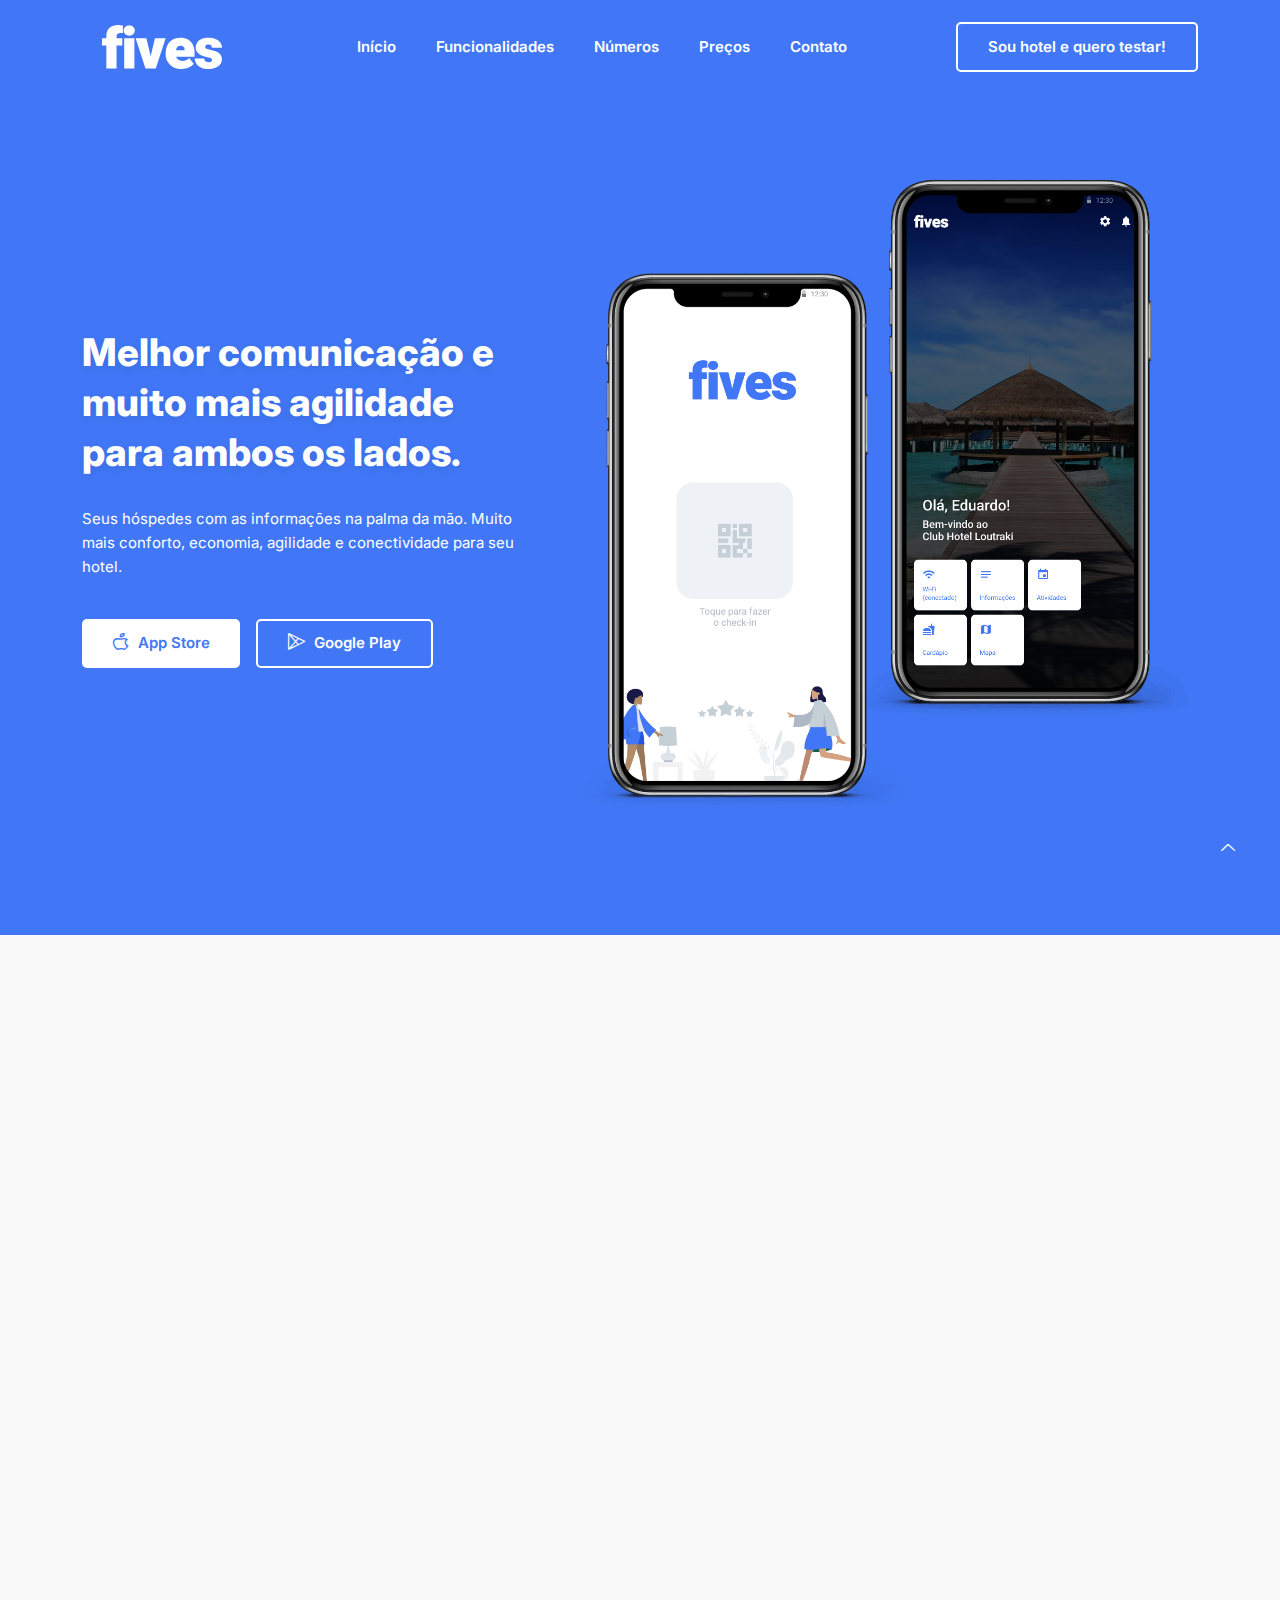
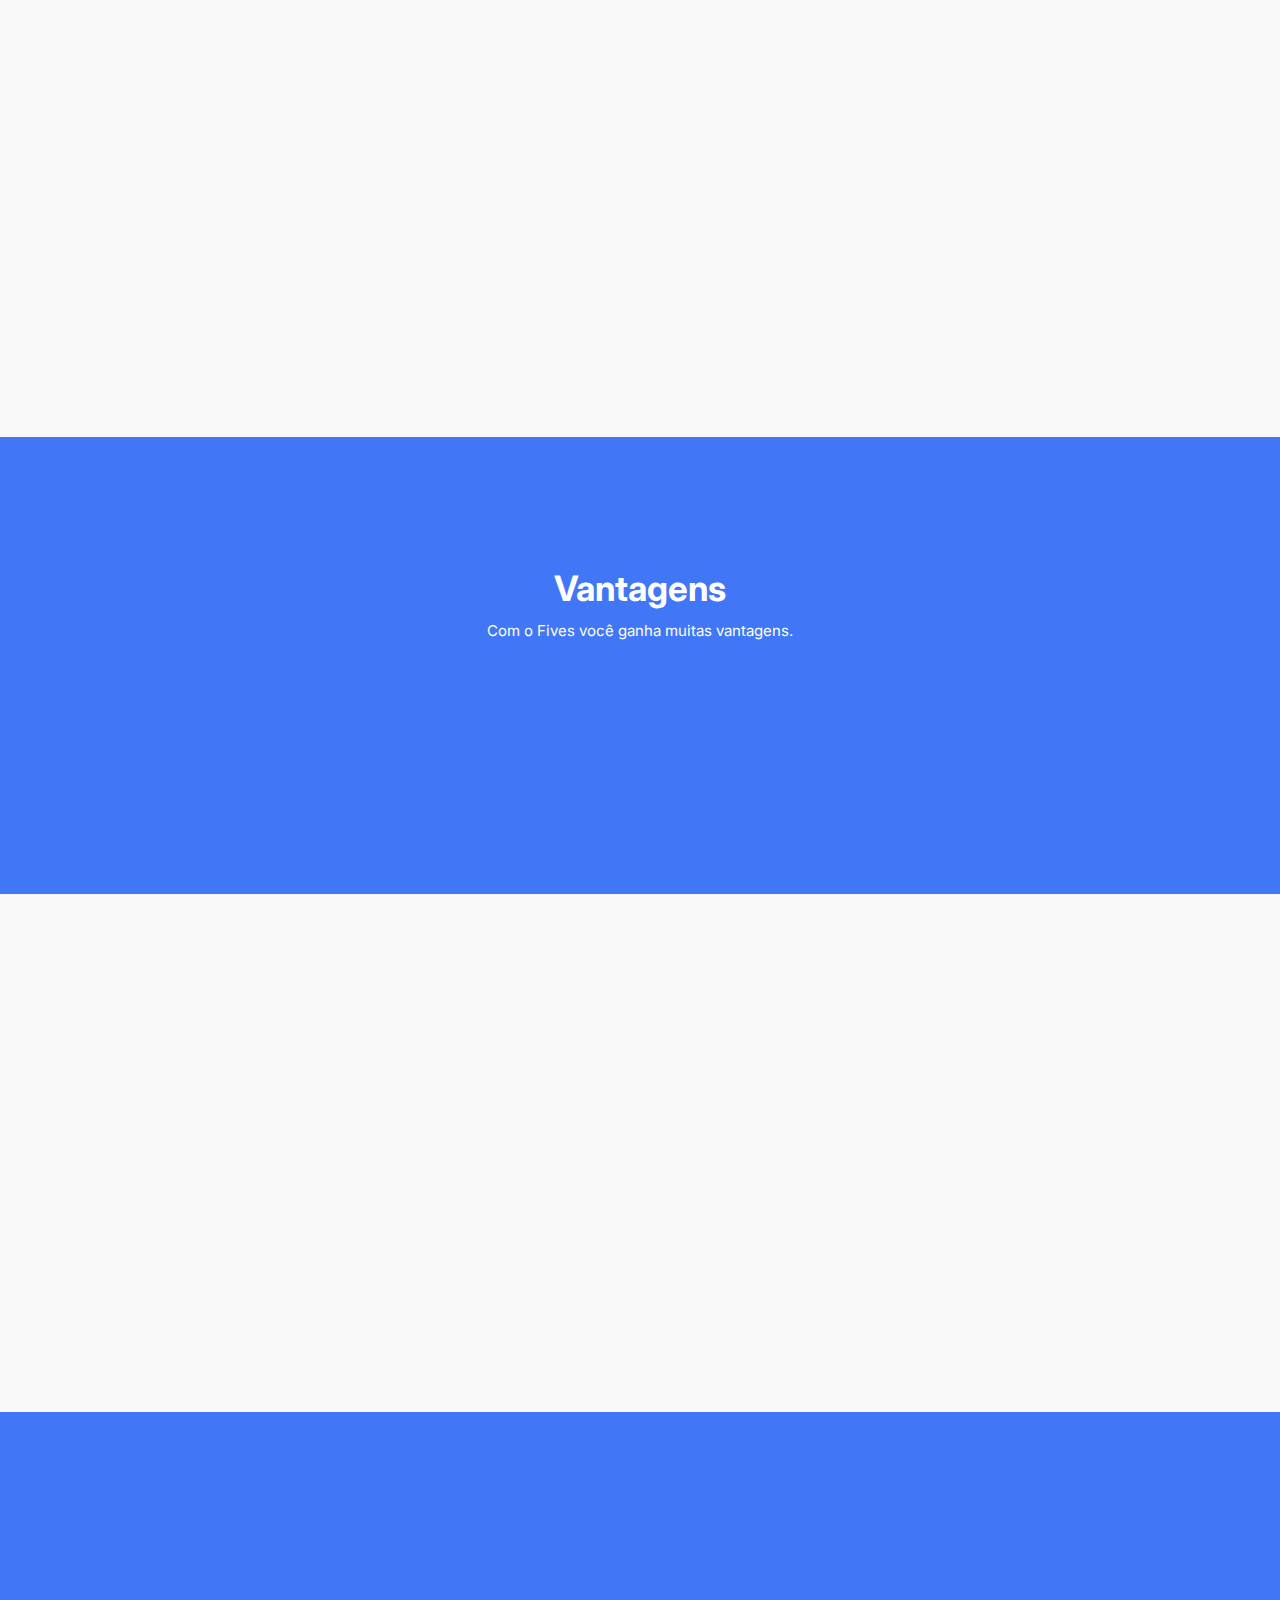
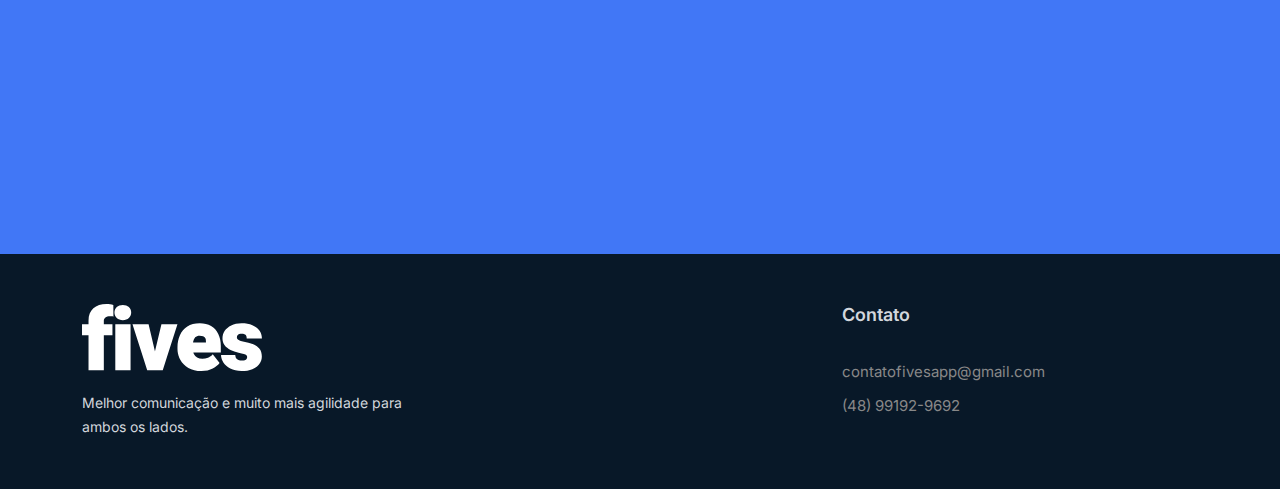
==== commit b8594196: "Alterado os ícones e correções textos" ====
--- a/index.html
+++ b/index.html
@@ -10,6 +10,7 @@
     <link rel="shortcut icon" type="image/x-icon" href="assets/images/favicon.svg" />
 
     <!-- ========================= CSS here ========================= -->
+    <link href="https://fonts.googleapis.com/icon?family=Material+Icons" rel="stylesheet">
     <link rel="stylesheet" href="assets/css/bootstrap.min.css" />
     <link rel="stylesheet" href="assets/css/LineIcons.2.0.css" />
     <link rel="stylesheet" href="assets/css/animate.css" />
@@ -100,7 +101,7 @@
                 <div class="col-lg-5 col-md-12 col-12">
                     <div class="hero-content">
                         <h1 class="wow fadeInLeft" data-wow-delay=".4s">Melhor comunicação e muito mais agilidade  para ambos os lados.</h1>
-                        <p class="wow fadeInLeft" data-wow-delay=".6s"> Seus hospedes com as informações na palma da mão.
+                        <p class="wow fadeInLeft" data-wow-delay=".6s"> Seus hóspedes com as informações na palma da mão.
                             Muito mais conforto, economia, agilidade e conectividade para seu hotel.</p>
                         <div class="button wow fadeInLeft" data-wow-delay=".8s">
                             <a href="javascript:void(0)" class="btn"><i class="lni lni-apple"></i> App Store</a>
@@ -136,35 +137,46 @@
             <div class="row">
                 <div class="col-lg-4 col-md-6 col-12">
                     <!-- Start Single Feature -->
+                    <div class="single-feature wow fadeInUp" data-wow-delay=".6s">
+                        <i class="material-icons">info</i>
+                        <h3>Informações do Hotel</h3>
+                        <p>Todas as informações do hotel, tais como: história, missão e valores, telefones, endereços, horários de atendimento, acesso rápido ao WhatsApp.</p>
+                    </div>
+                    <!-- End Single Feature -->
+                </div>
+                <div class="col-lg-4 col-md-6 col-12">
+                    <!-- Start Single Feature -->
                     <div class="single-feature wow fadeInUp" data-wow-delay=".2s">
-                        <i class="lni lni-cloud-upload"></i>
-                        <h3>Horários</h3>
-                        <p>Todos os horários na palma da mão. Horários do café da manhã, almoço, janta, checkout, atividades...</p>
+                        <i class="material-icons">room_service</i>
+                        <h3>Serviços</h3>
+                        <p>Os serviços prestados pelo hotel: horários do café da manhã, almoço, janta, checkout, toalhas, piscina. </p>
                     </div>
                     <!-- End Single Feature -->
                 </div>
                 <div class="col-lg-4 col-md-6 col-12">
                     <!-- Start Single Feature -->
                     <div class="single-feature wow fadeInUp" data-wow-delay=".4s">
-                        <i class="lni lni-lock"></i>
+                        <i class="material-icons">wifi_password</i>
                         <h3>Senha do wifi</h3>
                         <p>Senha da internet a um toque. Com fácil acesso, sem a necessidade de ficar perguntando a todo momento.</p>
                     </div>
                     <!-- End Single Feature -->
                 </div>
-                <div class="col-lg-4 col-md-6 col-12">
-                    <!-- Start Single Feature -->
-                    <div class="single-feature wow fadeInUp" data-wow-delay=".6s">
-                        <i class="lni lni-reload"></i>
-                        <h3>Chat com a recepção</h3>
-                        <p>Esquece o telefone fixo, ramal... Quer alguma coisa, de qualquer lugar? Abre o chat e fala direto com a recepção.</p>
-                    </div>
-                    <!-- End Single Feature -->
-                </div>
+                <!--
+
+                    <div class="col-lg-4 col-md-6 col-12">
+                        <div class="single-feature wow fadeInUp" data-wow-delay=".6s">
+                            <i class="lni lni-reload"></i>
+                            <h3>Chat com a recepção</h3>
+                            <p>Esquece o telefone fixo, ramal... Quer alguma coisa, de qualquer lugar? Abre o chat e fala direto com a recepção.</p>
+                        </div>
+                   
+                    </div>
+                -->
                 <div class="col-lg-4 col-md-6 col-12">
                     <!-- Start Single Feature -->
                     <div class="single-feature wow fadeInUp" data-wow-delay=".2s">
-                        <i class="lni lni-shield"></i>
+                        <i class="lni lni-map"></i>
                         <h3>Mapa do hotel</h3>
                         <p>Está perdido? Quer chegar na piscina? Calma, no app você se localiza com o mapa do hotel, sem precisar procurar um mapa na parede.</p>
                     </div>
@@ -173,7 +185,7 @@
                 <div class="col-lg-4 col-md-6 col-12">
                     <!-- Start Single Feature -->
                     <div class="single-feature wow fadeInUp" data-wow-delay=".4s">
-                        <i class="lni lni-cog"></i>
+                        <i class="material-icons">restaurant_menu</i>
                         <h3>Cardápio do restaurante</h3>
                         <p>Não sabe o que comer? Não quer ir até o restaurante, bar, para decidir? No app você encontra todos os pratos.</p>
                     </div>
@@ -181,10 +193,10 @@
                 </div>
                 <div class="col-lg-4 col-md-6 col-12">
                     <!-- Start Single Feature -->
-                    <div class="single-feature wow fadeInUp" data-wow-delay=".6s">
-                        <i class="lni lni-layers"></i>
-                        <h3>Abertura de chamados</h3>
-                        <p>Mesmo assim teve algum problema? Abra um chamado pelo app. Assim o hotel verá sua solicitação e resolverá o mais rápido possível.</p>
+                    <div class="single-feature wow fadeInUp" data-wow-delay=".4s">
+                        <i class="material-icons">self_improvement</i>
+                        <h3>Atividades</h3>
+                        <p>Todos os horários e informações das recreações organizadas pelo hotel, separados por dia da semana.</p>
                     </div>
                     <!-- End Single Feature -->
                 </div>
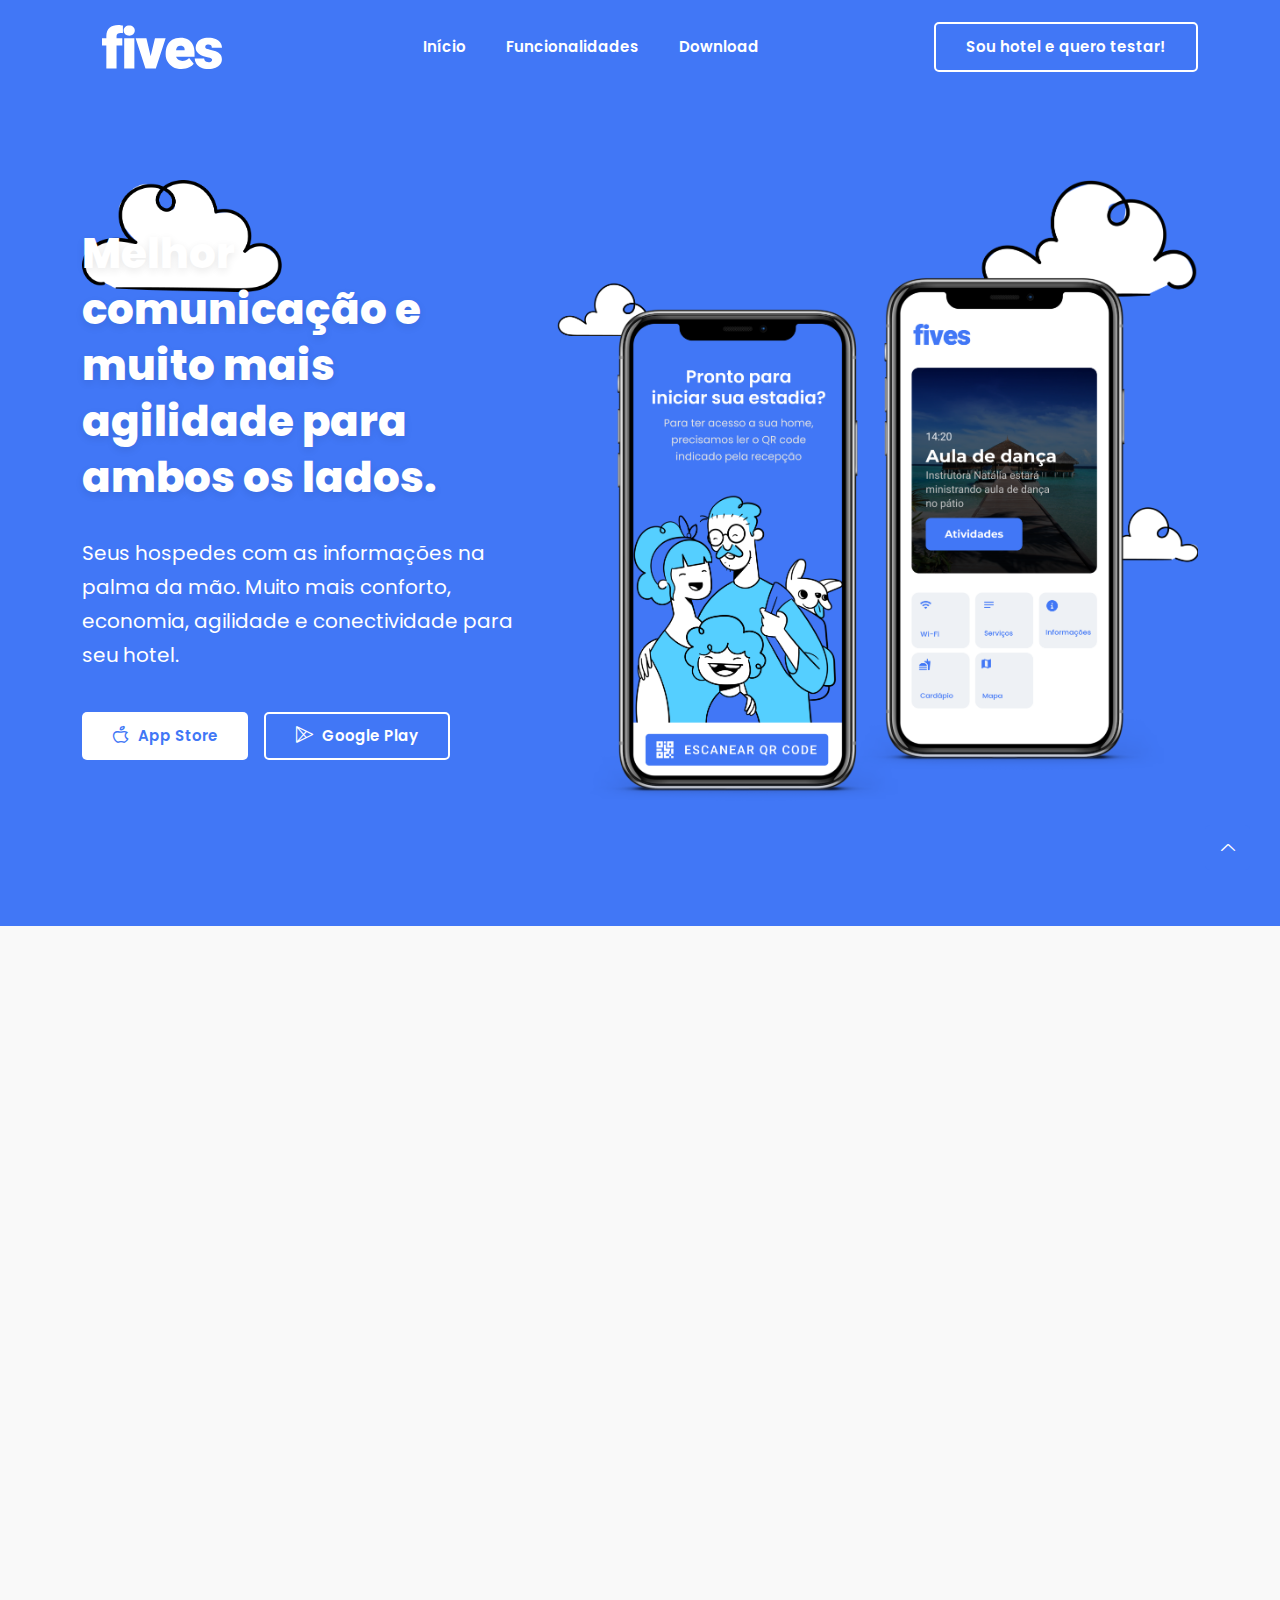
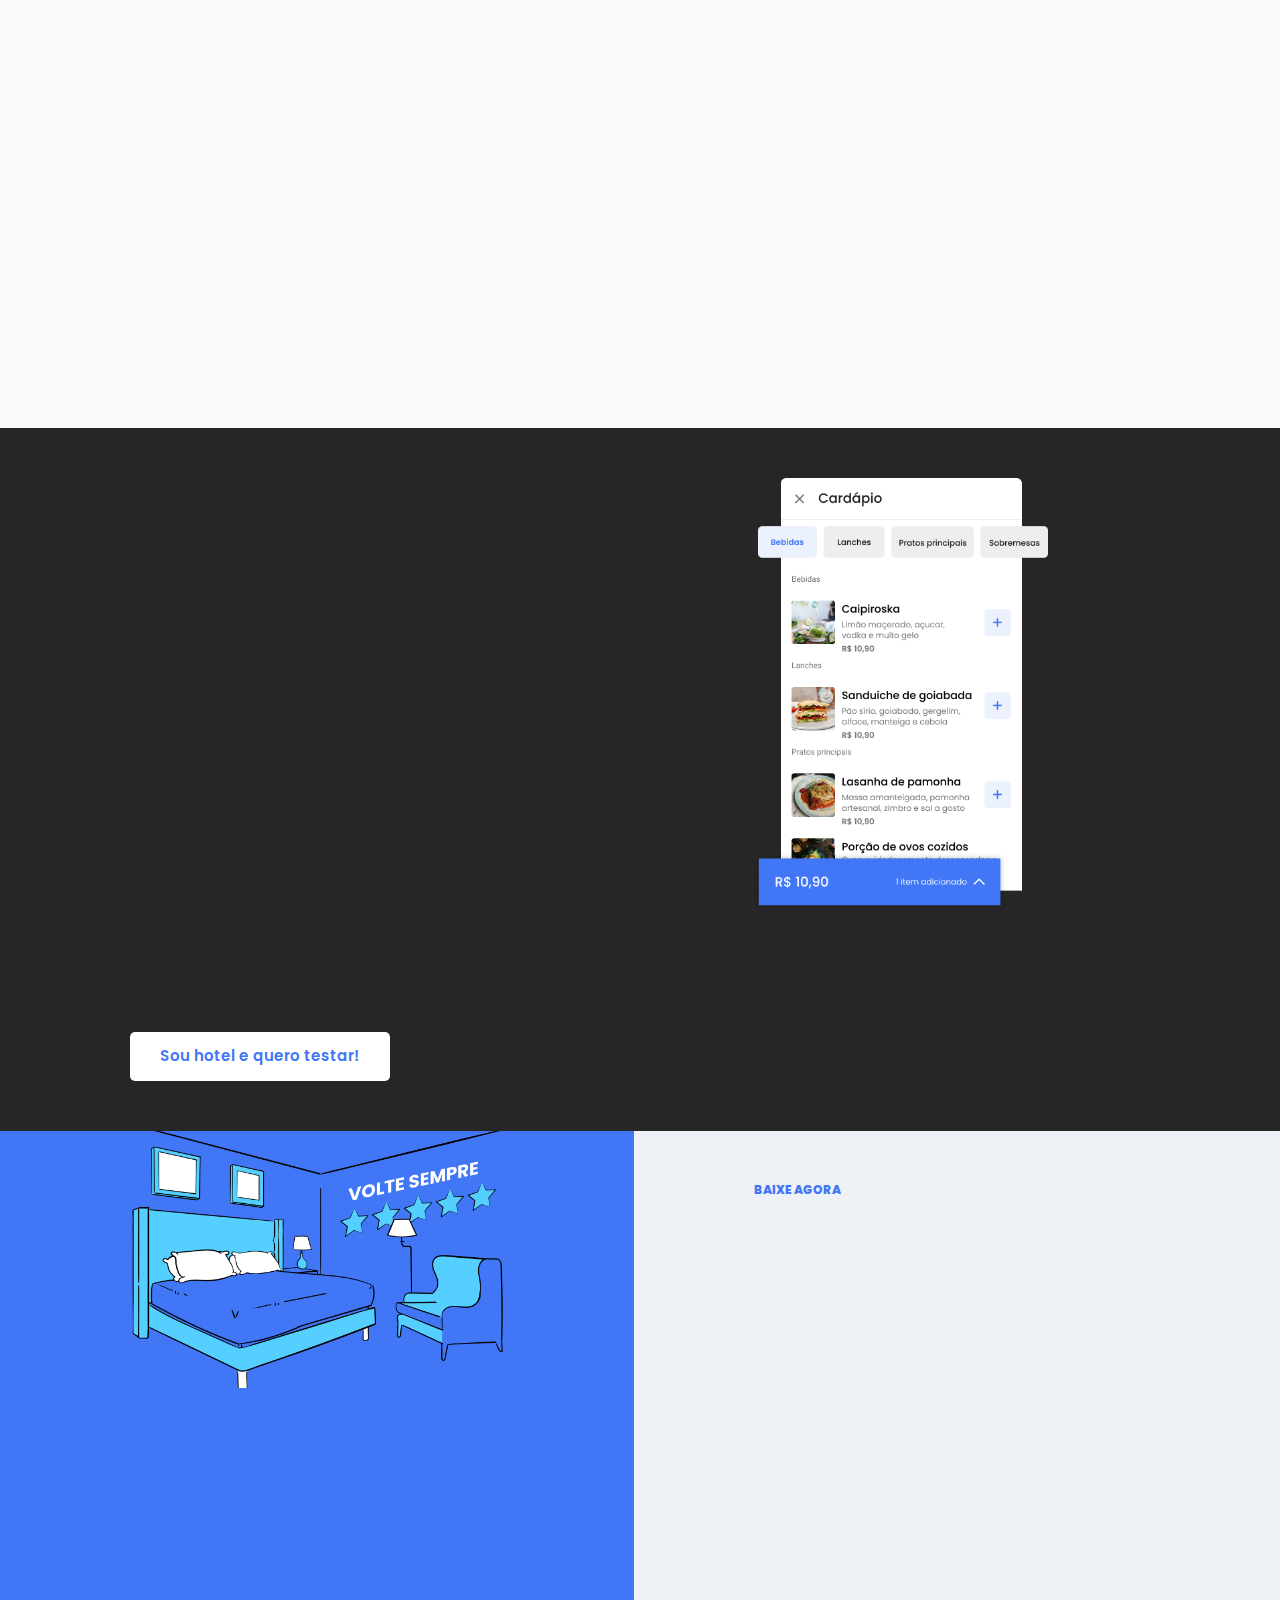
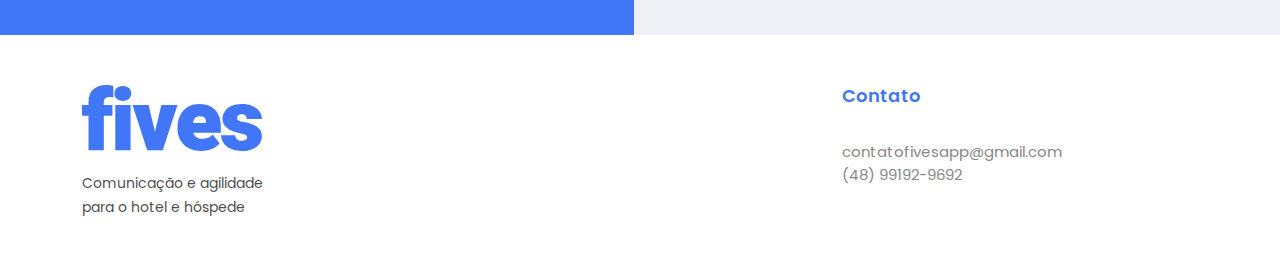
==== commit ae7c6253: "nova landing" ====
--- a/index.html
+++ b/index.html
@@ -10,13 +10,14 @@
     <link rel="shortcut icon" type="image/x-icon" href="assets/images/favicon.svg" />
 
     <!-- ========================= CSS here ========================= -->
-    <link href="https://fonts.googleapis.com/icon?family=Material+Icons" rel="stylesheet">
     <link rel="stylesheet" href="assets/css/bootstrap.min.css" />
     <link rel="stylesheet" href="assets/css/LineIcons.2.0.css" />
     <link rel="stylesheet" href="assets/css/animate.css" />
     <link rel="stylesheet" href="assets/css/tiny-slider.css" />
     <link rel="stylesheet" href="assets/css/glightbox.min.css" />
     <link rel="stylesheet" href="assets/css/main.css" />
+
+    <link href='https://fonts.googleapis.com/css?family=Poppins' rel='stylesheet' type='text/css'>
 
 </head>
 
@@ -70,15 +71,7 @@
                                     </li>
                                     <li class="nav-item">
                                         <a href="#overview" class="page-scroll"
-                                            aria-label="Toggle navigation">Números</a>
-                                    </li>
-                                    <li class="nav-item">
-                                        <a href="#pricing" class="page-scroll"
-                                            aria-label="Toggle navigation">Preços</a>
-                                    </li>
-                                    <li class="nav-item">
-                                        <a href="#contact" class="page-scroll"
-                                            aria-label="Toggle navigation">Contato</a>
+                                            aria-label="Toggle navigation">Download</a>
                                     </li>
                                 </ul>
                             </div> <!-- navbar collapse -->
@@ -97,11 +90,15 @@
     <!-- Start Hero Area -->
     <section id="home" class="hero-area">
         <div class="container">
+            
             <div class="row align-items-center">
+                <div class="hero-image wow fadeInRight" data-wow-delay=".4s">
+                    <img src="assets/images/hero/nuvem.png" style="width: 200px; position: absolute;" alt="#">
+                </div>
                 <div class="col-lg-5 col-md-12 col-12">
                     <div class="hero-content">
                         <h1 class="wow fadeInLeft" data-wow-delay=".4s">Melhor comunicação e muito mais agilidade  para ambos os lados.</h1>
-                        <p class="wow fadeInLeft" data-wow-delay=".6s"> Seus hóspedes com as informações na palma da mão.
+                        <p class="wow fadeInLeft" data-wow-delay=".6s"> Seus hospedes com as informações na palma da mão.
                             Muito mais conforto, economia, agilidade e conectividade para seu hotel.</p>
                         <div class="button wow fadeInLeft" data-wow-delay=".8s">
                             <a href="javascript:void(0)" class="btn"><i class="lni lni-apple"></i> App Store</a>
@@ -137,46 +134,35 @@
             <div class="row">
                 <div class="col-lg-4 col-md-6 col-12">
                     <!-- Start Single Feature -->
-                    <div class="single-feature wow fadeInUp" data-wow-delay=".6s">
-                        <i class="material-icons">info</i>
-                        <h3>Informações do Hotel</h3>
-                        <p>Todas as informações do hotel, tais como: história, missão e valores, telefones, endereços, horários de atendimento, acesso rápido ao WhatsApp.</p>
-                    </div>
-                    <!-- End Single Feature -->
-                </div>
-                <div class="col-lg-4 col-md-6 col-12">
-                    <!-- Start Single Feature -->
                     <div class="single-feature wow fadeInUp" data-wow-delay=".2s">
-                        <i class="material-icons">room_service</i>
-                        <h3>Serviços</h3>
-                        <p>Os serviços prestados pelo hotel: horários do café da manhã, almoço, janta, checkout, toalhas, piscina. </p>
+                        <i class="lni lni-cloud-upload"></i>
+                        <h3>Horários</h3>
+                        <p>Todos os horários na palma da mão. Horários do café da manhã, almoço, janta, checkout, atividades...</p>
                     </div>
                     <!-- End Single Feature -->
                 </div>
                 <div class="col-lg-4 col-md-6 col-12">
                     <!-- Start Single Feature -->
                     <div class="single-feature wow fadeInUp" data-wow-delay=".4s">
-                        <i class="material-icons">wifi_password</i>
+                        <i class="lni lni-lock"></i>
                         <h3>Senha do wifi</h3>
                         <p>Senha da internet a um toque. Com fácil acesso, sem a necessidade de ficar perguntando a todo momento.</p>
                     </div>
                     <!-- End Single Feature -->
                 </div>
-                <!--
-
-                    <div class="col-lg-4 col-md-6 col-12">
-                        <div class="single-feature wow fadeInUp" data-wow-delay=".6s">
-                            <i class="lni lni-reload"></i>
-                            <h3>Chat com a recepção</h3>
-                            <p>Esquece o telefone fixo, ramal... Quer alguma coisa, de qualquer lugar? Abre o chat e fala direto com a recepção.</p>
-                        </div>
-                   
-                    </div>
-                -->
+                <div class="col-lg-4 col-md-6 col-12">
+                    <!-- Start Single Feature -->
+                    <div class="single-feature wow fadeInUp" data-wow-delay=".6s">
+                        <i class="lni lni-reload"></i>
+                        <h3>Chat com a recepção</h3>
+                        <p>Esquece o telefone fixo, ramal... Quer alguma coisa, de qualquer lugar? Abre o chat e fala direto com a recepção.</p>
+                    </div>
+                    <!-- End Single Feature -->
+                </div>
                 <div class="col-lg-4 col-md-6 col-12">
                     <!-- Start Single Feature -->
                     <div class="single-feature wow fadeInUp" data-wow-delay=".2s">
-                        <i class="lni lni-map"></i>
+                        <i class="lni lni-shield"></i>
                         <h3>Mapa do hotel</h3>
                         <p>Está perdido? Quer chegar na piscina? Calma, no app você se localiza com o mapa do hotel, sem precisar procurar um mapa na parede.</p>
                     </div>
@@ -185,7 +171,7 @@
                 <div class="col-lg-4 col-md-6 col-12">
                     <!-- Start Single Feature -->
                     <div class="single-feature wow fadeInUp" data-wow-delay=".4s">
-                        <i class="material-icons">restaurant_menu</i>
+                        <i class="lni lni-cog"></i>
                         <h3>Cardápio do restaurante</h3>
                         <p>Não sabe o que comer? Não quer ir até o restaurante, bar, para decidir? No app você encontra todos os pratos.</p>
                     </div>
@@ -193,10 +179,10 @@
                 </div>
                 <div class="col-lg-4 col-md-6 col-12">
                     <!-- Start Single Feature -->
-                    <div class="single-feature wow fadeInUp" data-wow-delay=".4s">
-                        <i class="material-icons">self_improvement</i>
-                        <h3>Atividades</h3>
-                        <p>Todos os horários e informações das recreações organizadas pelo hotel, separados por dia da semana.</p>
+                    <div class="single-feature wow fadeInUp" data-wow-delay=".6s">
+                        <i class="lni lni-layers"></i>
+                        <h3>Abertura de chamados</h3>
+                        <p>Mesmo assim teve algum problema? Abra um chamado pelo app. Assim o hotel verá sua solicitação e resolverá o mais rápido possível.</p>
                     </div>
                     <!-- End Single Feature -->
                 </div>
@@ -205,92 +191,53 @@
     </section>
     <!-- End Features Area -->
 
-    <!-- Start Achievement Area -->
-    <section id="overview" class="our-achievement section">
-        <div class="container">
-            <div class="row">
-                <div class="col-lg-10 offset-lg-1 col-md-12 col-12">
-                    <div class="title">
-                        <h2>Vantagens</h2>
-                        <p>Com o Fives você ganha muitas vantagens.</p>
-                    </div>
-                </div>
-            </div>
-            <div class="row">
-                <div class="col-lg-8 offset-lg-2 col-md-12 col-12">
-                    <div class="row">
-                        <div class="col-lg-4 col-md-4 col-12">
-                            <div class="single-achievement wow fadeInUp" data-wow-delay=".2s">
-                                <h3 class="counter"><span id="secondo1" class="countup" cup-end="50"></span>%</h3>
-                                <p>menos tempo no check-in</p>
-                            </div>
-                        </div>
-                        <div class="col-lg-4 col-md-4 col-12">
-                            <div class="single-achievement wow fadeInUp" data-wow-delay=".4s">
-                                <h3 class="counter"><span id="secondo2" class="countup" cup-end="100"></span>%</h3>
-                                <p>dos usuários satisfeitos</p>
-                            </div>
-                        </div>
-                        <div class="col-lg-4 col-md-4 col-12">
-                            <div class="single-achievement wow fadeInUp" data-wow-delay=".6s">
-                                <h3 class="counter"><span id="secondo3" class="countup" cup-end="100">100</span>%</h3>
-                                <p>de conectividade</p>
-                            </div>
-                        </div>
-                    </div>
-                </div>
-            </div>
-        </div>
-    </section>
-    <!-- End Achievement Area -->
-
-    <!-- Start Pricing Table Area -->
-    <section id="pricing" class="pricing-table section">
-        <div class="container">
-            <div class="row">
-                <div class="col-12">
-                    <div class="section-title">
-                        <h3 class="wow zoomIn" data-wow-delay=".2s">Preços</h3>
-                        <h2 class="wow fadeInUp" data-wow-delay=".4s">Planos</h2>
-                        <p class="wow fadeInUp" data-wow-delay=".6s">Nosso plano único oferece todas as funcionalidades do app! 
-                            <br>Deixe seu contato que entraremos em contato.
-                        </p>
-                    </div>
-                </div>
-            </div>
-            <div style="align-items: center; justify-content: center;" class="row">
-                <div class="col-lg-3 col-md-6 col-12">
-                    <!-- Single Table -->
-                    <div class="single-table wow fadeInUp" data-wow-delay=".4s">
-                        <!-- Table Head -->
-                        <div class="table-head">
-                            <div class="button">
-                                <a href="https://forms.gle/hN4aYyioETds5EpM6" target="_blank" class="btn">Entrar em contato!</a>
-                            </div>
-                        </div>
-                        <!-- End Table Head -->
-                    </div>
-                    <!-- End Single Table-->
-                </div>
-
-            </div>
-        </div>
-    </section>
-    <!--/ End Pricing Table Area -->
-
     <!-- Start Call To Action Area -->
-    <section class="section call-action">
+    <section class="custom-action">
         <div class="container">
             <div class="row">
                 <div class="col-lg-8 offset-lg-2 col-md-12 col-12">
                     <div class="cta-content">
+                        <h2 class="wow fadeInUp" data-wow-delay=".2s">Customizável de acordo com sua necessidade!
+                        </h2>
+                        <p class="wow fadeInUp" data-wow-delay=".4s">Entendemos que todo empreendimento tem sua própria necessidade. Por isso, disponibilizamos customizações que atendem diretamente a necessidade do seu negócio.</p>
+                        
+                        <div class="button add-list-button">
+                            <a href="https://forms.gle/hN4aYyioETds5EpM6" target="_blank" class="btn">Sou hotel e quero testar!</a>
+                        </div>
+
+
+                    </div>
+                </div>
+            </div>
+        </div>
+
+        <div class="container-room">
+            <div class="col-lg-8 offset-lg-2 col-md-12 col-12">
+                <img src="assets/images/hero/menu.png" style="height: 70%; width: 70%;" alt="#">
+            </div>
+        </div>
+    </section>
+    <!-- End Call To Action Area -->
+
+    <!-- Start Call To Action Area -->
+    <section class="call-action">
+        <div class="container-room">
+            <div class="col-lg-8 offset-lg-2 col-md-12 col-12">
+                <img src="assets/images/hero/room.png" style="height: 100%; width: 100%;" alt="#">
+            </div>
+        </div>
+
+        <div class="container container-room-text">
+            <div class="row">
+                <div class="col-lg-8 offset-lg-2 col-md-12 col-12">
+                    <div class="cta-content">
+                        <span class="download-now-text">BAIXE AGORA</span>
                         <h2 class="wow fadeInUp" data-wow-delay=".2s">É um hóspede? <br>Baixa o Fives agora mesmo!
                         </h2>
-                        <p class="wow fadeInUp" data-wow-delay=".4s">Escolha a sua loja de aplicativo e baixe o app.</p>
+                        <p class="wow fadeInUp" data-wow-delay=".4s">Não esqueça de deixar sua avaliação no check-out atravéz do nosso app. Esperamos que você tenha uma ótima hospedagem.</p>
                             <div class="button wow fadeInLeft" data-wow-delay=".8s">
-                                <a href="javascript:void(0)" class="btn"><i class="lni lni-apple"></i> App Store</a>
-                                <a href="javascript:void(0)" class="btn btn-alt"><i class="lni lni-play-store"></i> Google
-                                    Play</a>
+                                <img src="assets/images/hero/ios-loja.png" class="download-button" alt="#">
+                                <img src="assets/images/hero/android-loja.png" class="download-button" alt="#">
                             </div>
                     </div>
                 </div>
@@ -310,10 +257,10 @@
                         <div class="single-footer f-about">
                             <div class="logo">
                                 <a href="index.html">
-                                    <img src="assets/images/logo/white-logo.svg" alt="#">
+                                    <img src="assets/images/logo/logo.svg" alt="#">
                                 </a>
                             </div>
-                            <p>Melhor comunicação e muito mais agilidade  para ambos os lados.</p>
+                            <p>Comunicação e agilidade <br>para o hotel e hóspede</p>
                         </div>
                         <!-- End Single Widget -->
                     </div>
@@ -329,10 +276,8 @@
                                 <!-- Single Widget -->
                                 <div class="single-footer f-link">
                                     <h3>Contato</h3>
-                                    <ul>
-                                        <li>contatofivesapp@gmail.com</li>
-                                        <li>(48) 99192-9692</li>
-                                    </ul>
+                                        <span>contatofivesapp@gmail.com</span>
+                                        <span>(48) 99192-9692</span>
                                 </div>
                                 <!-- End Single Widget -->
                             </div>
--- a/assets/css/main.css
+++ b/assets/css/main.css
@@ -10,7 +10,7 @@
 }
 
 body {
-  font-family: "Inter", sans-serif;
+  font-family: "Poppins";
   font-weight: normal;
   font-style: normal;
   color: #888;
@@ -977,7 +977,7 @@
 
 .breadcrumbs .breadcrumb-nav li:after {
   content: "\ea5c";
-  font-family: lineIcons;
+  font-family: 'Poppins';
   font-size: 10px;
   position: absolute;
   top: 4px;
@@ -2013,9 +2013,9 @@
 }
 
 .hero-area .hero-content h1 {
-  font-size: 38px;
+  font-size: 42px;
   font-weight: 800;
-  line-height: 50px;
+  line-height: 56px;
   color: #fff;
   text-shadow: 0px 3px 8px #00000017;
 }
@@ -2026,8 +2026,9 @@
 
 .hero-area .hero-content p {
   margin-top: 30px;
-  font-size: 15px;
-  color: #fff;
+  font-size: 20px;
+  color: #fff;
+  line-height: 34px;
 }
 
 .hero-area .hero-content .button {
@@ -2433,15 +2434,125 @@
 }
 
 /*======================================
+    custom To Action CSS
+========================================*/
+.custom-action {
+  background-color: #262626;
+  display: flex;
+  position: relative;
+  padding-top: 50px;
+  padding-bottom: 50px;
+}
+
+.custom-action .container-room {
+  width: 100%;
+}
+
+.container-room-text {
+  background-color: #262626;
+}
+
+.custom-action .cta-content {
+  padding: 30px 00px 0px 0px;
+}
+
+@media only screen and (min-width: 768px) and (max-width: 991px) {
+  .custom-action .cta-content {
+    padding: 0;
+  }
+}
+
+@media (max-width: 767px) {
+  .custom-action .cta-content {
+    padding: 0;
+  }
+}
+
+.custom-action .cta-content h2 {
+  color: #fff;
+  line-height: 50px;
+  font-size: 42px;
+  font-weight: bold;
+  margin-bottom: 30px;
+  font-family: 'Poppins';
+  margin-top: 100px;
+}
+
+@media only screen and (min-width: 768px) and (max-width: 991px) {
+  .custom-action .cta-content h2 {
+    font-size: 32px;
+    line-height: 45px;
+  }
+}
+
+@media (max-width: 767px) {
+  .custom-action .cta-content h2 {
+    font-size: 25px;
+    line-height: 35px;
+  }
+}
+
+.custom-action .cta-content p {
+  color: #fff;
+  font-size: 20px;
+  line-height: 34px;
+  font-family: 'Poppins';
+  opacity: 0.5;
+}
+
+.custom-action .download-button {
+  width: 120px;
+  height: 40px;
+  margin-right: 10px;
+}
+
+@media only screen and (min-width: 768px) and (max-width: 991px) {
+  .custom-action .cta-content p {
+    padding: 0;
+  }
+}
+
+@media (max-width: 767px) {
+  .custom-action .cta-content p {
+    padding: 0;
+  }
+}
+
+.custom-action .cta-content .button {
+  margin-top: 40px;
+}
+
+.custom-action .cta-content .button .btn {
+  background-color: #fff;
+  color: #4177F6;
+}
+
+.custom-action .cta-content .button .btn:hover {
+  color: #fff;
+  background-color: #081828;
+}
+
+/*======================================
     Call To Action CSS
 ========================================*/
 .call-action {
   background-color: #4177F6;
+  display: flex;
+  position: relative;
+}
+
+.call-action .container-room {
+  background-color: #4177F6;
+  width: 100%;
+}
+
+.container-room-text {
+  background-color: #EEF1F5;
+  padding-bottom: 20px;
 }
 
 .call-action .cta-content {
-  text-align: center;
-  padding: 0px 50px;
+  padding: 30px 00px 0px 0px;
 }
 
 @media only screen and (min-width: 768px) and (max-width: 991px) {
@@ -2456,12 +2567,21 @@
   }
 }
 
+.call-action .download-now-text {
+  color: #4177F6;
+  font-size: 12px;
+  margin-top: 20px;
+  margin-bottom: 20px;
+  font-weight: 800;
+}
+
 .call-action .cta-content h2 {
-  color: #fff;
+  color: #2F353D;
   line-height: 50px;
-  font-size: 38px;
-  font-weight: 700;
+  font-size: 42px;
+  font-weight: bold;
   margin-bottom: 30px;
+  font-family: 'Poppins';
 }
 
 @media only screen and (min-width: 768px) and (max-width: 991px) {
@@ -2479,8 +2599,17 @@
 }
 
 .call-action .cta-content p {
-  color: #fff;
-  padding: 0px 50px;
+  color: #2F353D;
+  line-height: 34px;
+  font-family: 'Poppins';
+  opacity: 0.5;
+  font-size: 20px;
+}
+
+.call-action .download-button {
+  width: 120px;
+  height: 40px;
+  margin-right: 10px;
 }
 
 @media only screen and (min-width: 768px) and (max-width: 991px) {
@@ -2508,7 +2637,6 @@
   color: #fff;
   background-color: #081828;
 }
-
 /*======================================
 	Error 404 CSS
 ========================================*/
@@ -2590,7 +2718,7 @@
 	Footer CSS
 ========================================*/
 .footer {
-  background-color: #081828;
+  background-color: #fff;
   position: relative;
 }
 
@@ -2640,9 +2768,10 @@
 }
 
 .footer .single-footer.f-about p {
-  color: #D2D6DC;
+  color: #000;
   margin-top: 20px;
   font-size: 14px;
+  opacity: 0.7;
 }
 
 .footer .single-footer.f-about .social {
@@ -2727,7 +2856,7 @@
   font-weight: 600;
   display: block;
   margin-bottom: 35px;
-  color: #D2D6DC;
+  color: #4177F6;
 }
 
 @media only screen and (min-width: 768px) and (max-width: 991px) {
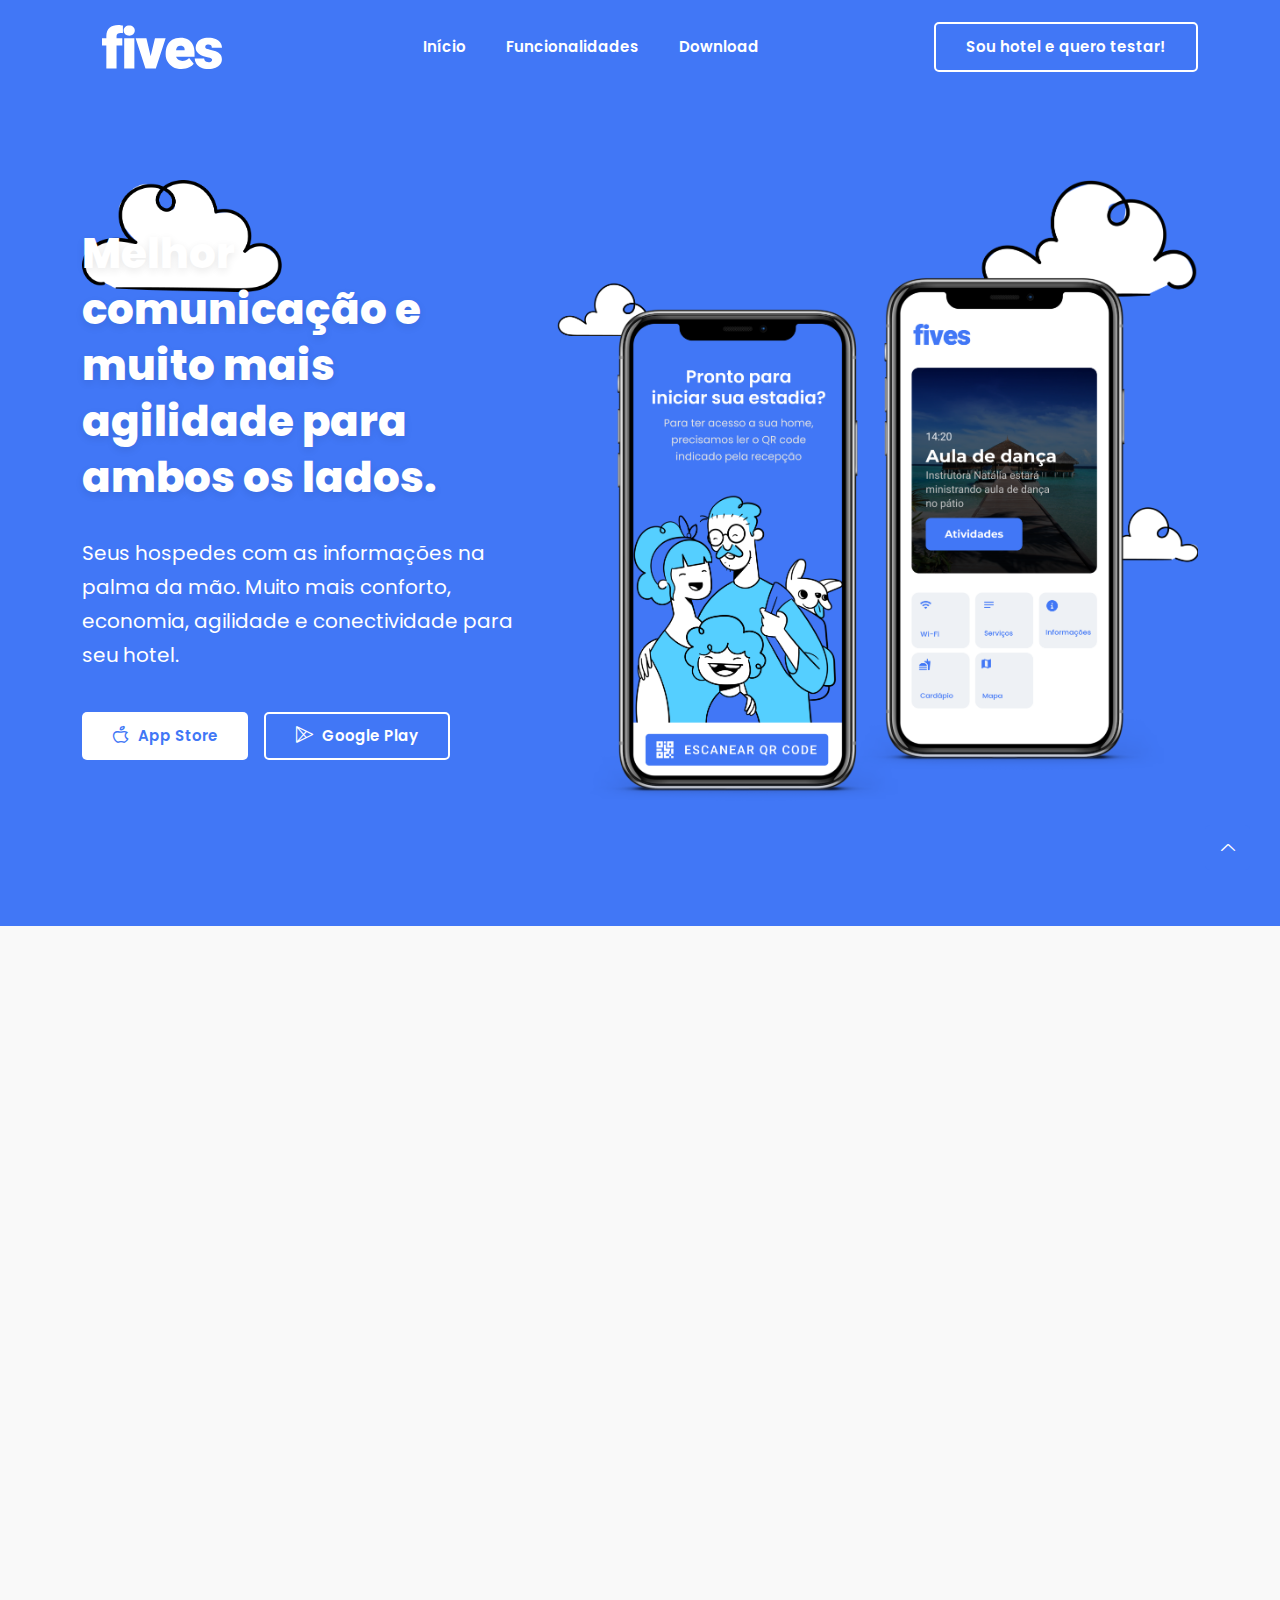
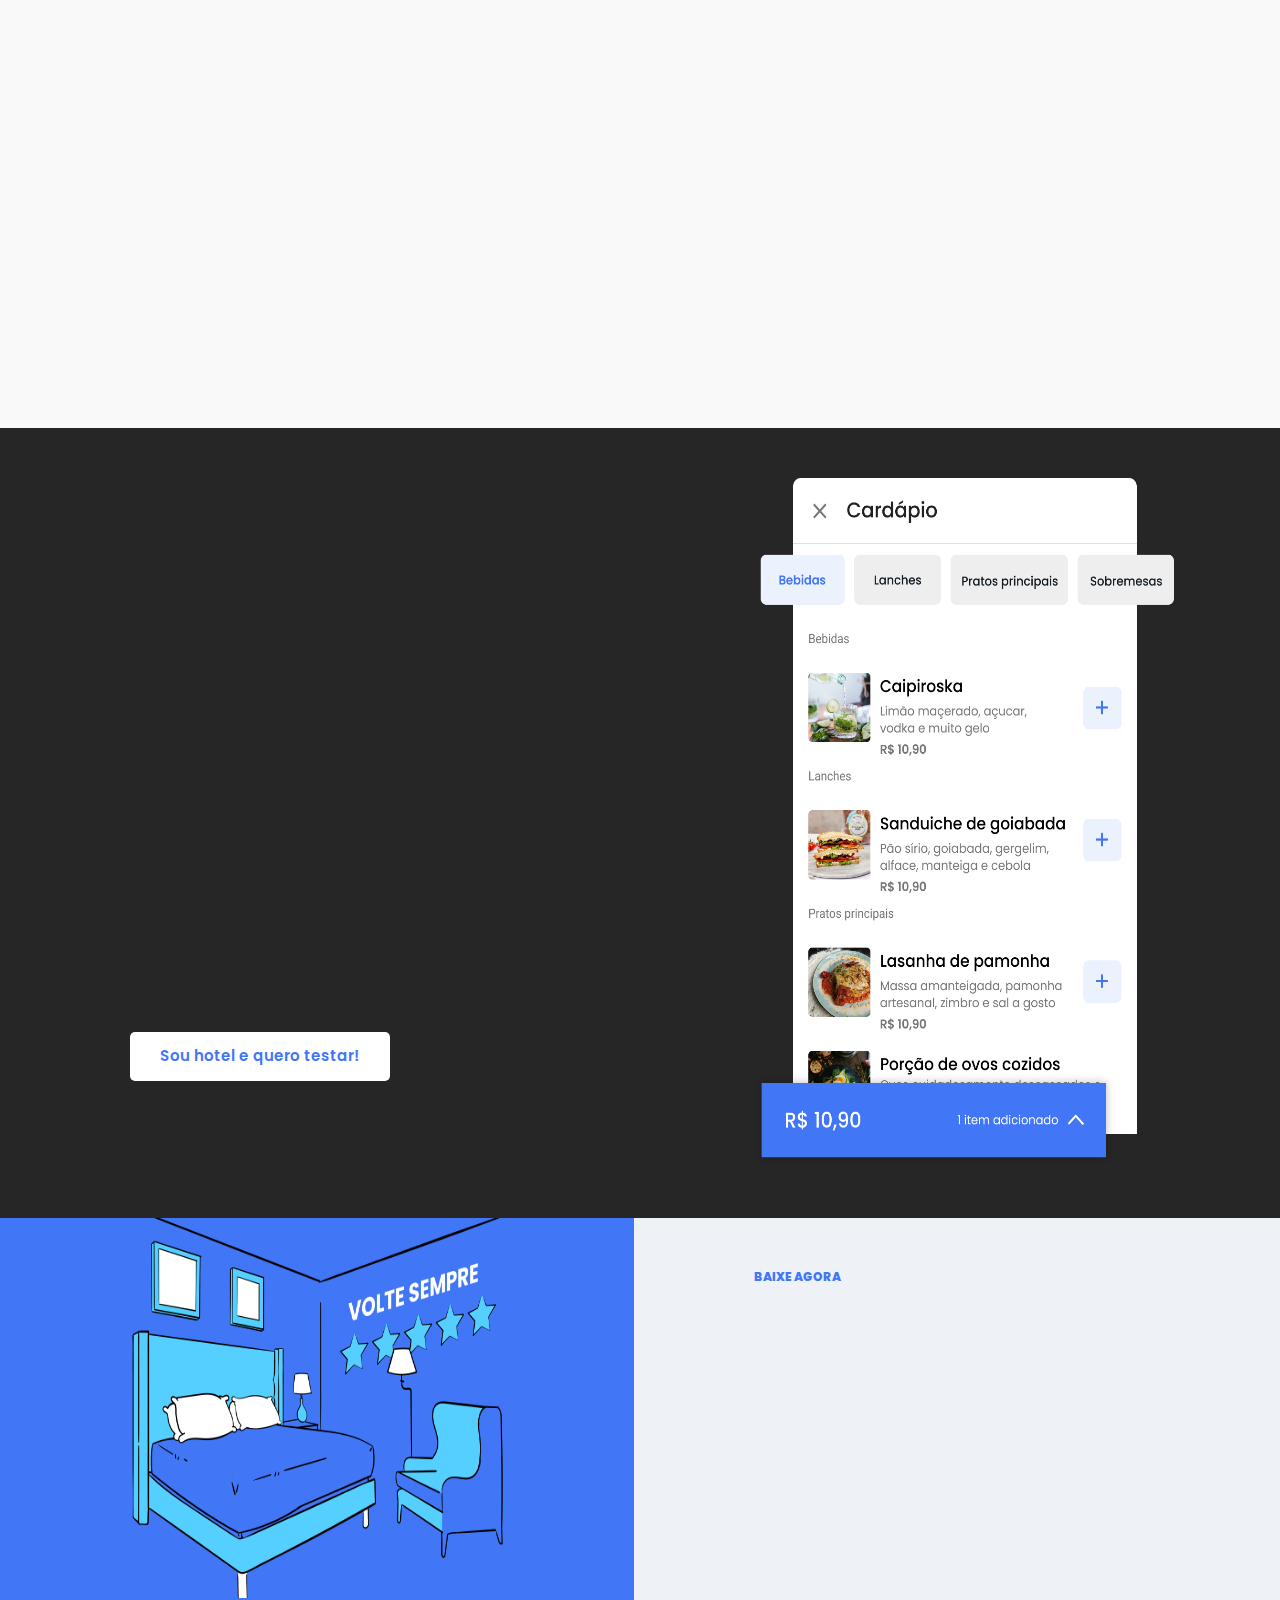
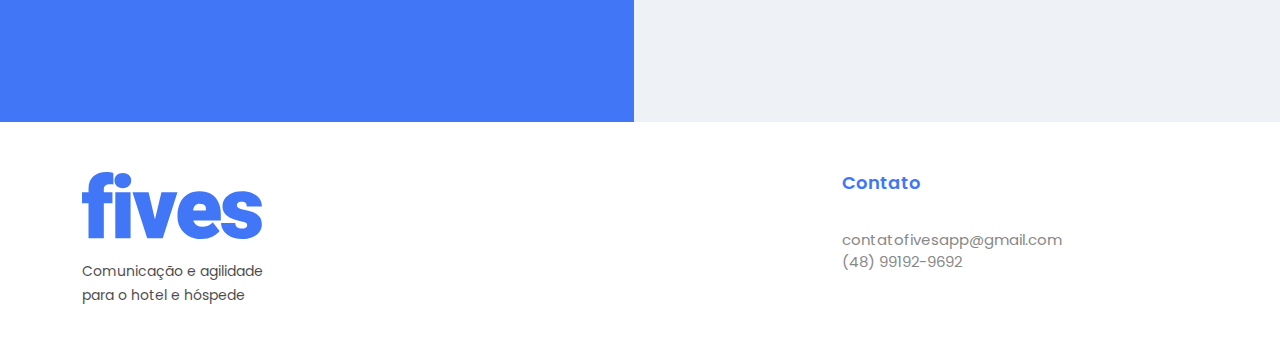
==== commit 8bd776d7: "refactor site" ====
--- a/index.html
+++ b/index.html
@@ -92,8 +92,8 @@
         <div class="container">
             
             <div class="row align-items-center">
-                <div class="hero-image wow fadeInRight" data-wow-delay=".4s">
-                    <img src="assets/images/hero/nuvem.png" style="width: 200px; position: absolute;" alt="#">
+                <div class="wow fadeInRight" data-wow-delay=".4s">
+                    <img src="assets/images/hero/nuvem.png" class="nuvem" alt="#">
                 </div>
                 <div class="col-lg-5 col-md-12 col-12">
                     <div class="hero-content">
@@ -213,7 +213,7 @@
 
         <div class="container-room">
             <div class="col-lg-8 offset-lg-2 col-md-12 col-12">
-                <img src="assets/images/hero/menu.png" style="height: 70%; width: 70%;" alt="#">
+                <img src="assets/images/hero/menu.png" class="menu-image" alt="#">
             </div>
         </div>
     </section>
@@ -223,7 +223,7 @@
     <section class="call-action">
         <div class="container-room">
             <div class="col-lg-8 offset-lg-2 col-md-12 col-12">
-                <img src="assets/images/hero/room.png" style="height: 100%; width: 100%;" alt="#">
+                <img src="assets/images/hero/room.png" class="room-image" alt="#">
             </div>
         </div>
 
@@ -235,10 +235,10 @@
                         <h2 class="wow fadeInUp" data-wow-delay=".2s">É um hóspede? <br>Baixa o Fives agora mesmo!
                         </h2>
                         <p class="wow fadeInUp" data-wow-delay=".4s">Não esqueça de deixar sua avaliação no check-out atravéz do nosso app. Esperamos que você tenha uma ótima hospedagem.</p>
-                            <div class="button wow fadeInLeft" data-wow-delay=".8s">
-                                <img src="assets/images/hero/ios-loja.png" class="download-button" alt="#">
-                                <img src="assets/images/hero/android-loja.png" class="download-button" alt="#">
-                            </div>
+                        <div class="button wow fadeInLeft" data-wow-delay=".8s">
+                            <img src="assets/images/hero/ios-loja.png" class="download-button" alt="#">
+                            <img src="assets/images/hero/android-loja.png" class="download-button" alt="#">
+                        </div>
                     </div>
                 </div>
             </div>
--- a/assets/css/main.css
+++ b/assets/css/main.css
@@ -1632,7 +1632,8 @@
 
 @media (max-width: 767px) {
   .header .navbar-brand img {
-    width: 160px;
+    width: 130px;
+    padding: 5px;
   }
 }
 
@@ -1976,6 +1977,14 @@
   padding: 180px 0 120px 0;
   background: #4177F6;
 }
+.hero-area .hero-image img {
+  width: 100%;
+}
+
+.nuvem {
+  width: 200px; 
+  position: absolute;
+}
 
 @media only screen and (min-width: 768px) and (max-width: 991px) {
   .hero-area {
@@ -1983,16 +1992,6 @@
   }
 }
 
-@media (max-width: 767px) {
-  .hero-area {
-    padding: 120px 0 50px 0;
-  }
-}
-
-.hero-area .hero-image img {
-  width: 100%;
-}
-
 @media only screen and (min-width: 768px) and (max-width: 991px) {
   .hero-area .hero-image {
     margin-top: 40px;
@@ -2002,6 +2001,16 @@
 @media (max-width: 767px) {
   .hero-area .hero-image {
     margin-top: 40px;
+  }
+}
+
+@media (max-width: 767px) {
+  .hero-area {
+    padding: 120px 0 50px 0;
+  }
+
+  .nuvem {
+    display: none;
   }
 }
 
@@ -2462,10 +2471,37 @@
   }
 }
 
+.menu-image {
+  height: 690px; 
+  width: 490px
+}
+
 @media (max-width: 767px) {
   .custom-action .cta-content {
     padding: 0;
   }
+
+  .container-room-text {
+    text-align: center;
+  }
+
+  .custom-action {
+    display: block;
+    text-align: center;
+  }
+
+  .menu-image {
+    text-align: center;
+    height: 390px; 
+    width: 250px;
+    margin-top: 40px;
+  }
+
+  .container-room {
+    text-align: center;
+  }
+
+
 }
 
 .custom-action .cta-content h2 {
@@ -2555,6 +2591,11 @@
   padding: 30px 00px 0px 0px;
 }
 
+.room-image {
+  height: 380px; 
+  width: 724px;
+}
+
 @media only screen and (min-width: 768px) and (max-width: 991px) {
   .call-action .cta-content {
     padding: 0;
@@ -2564,6 +2605,15 @@
 @media (max-width: 767px) {
   .call-action .cta-content {
     padding: 0;
+  }
+
+  .call-action {
+    display: block;
+  }
+
+  .room-image {
+    height: 250px; 
+    width: 524px;
   }
 }
 
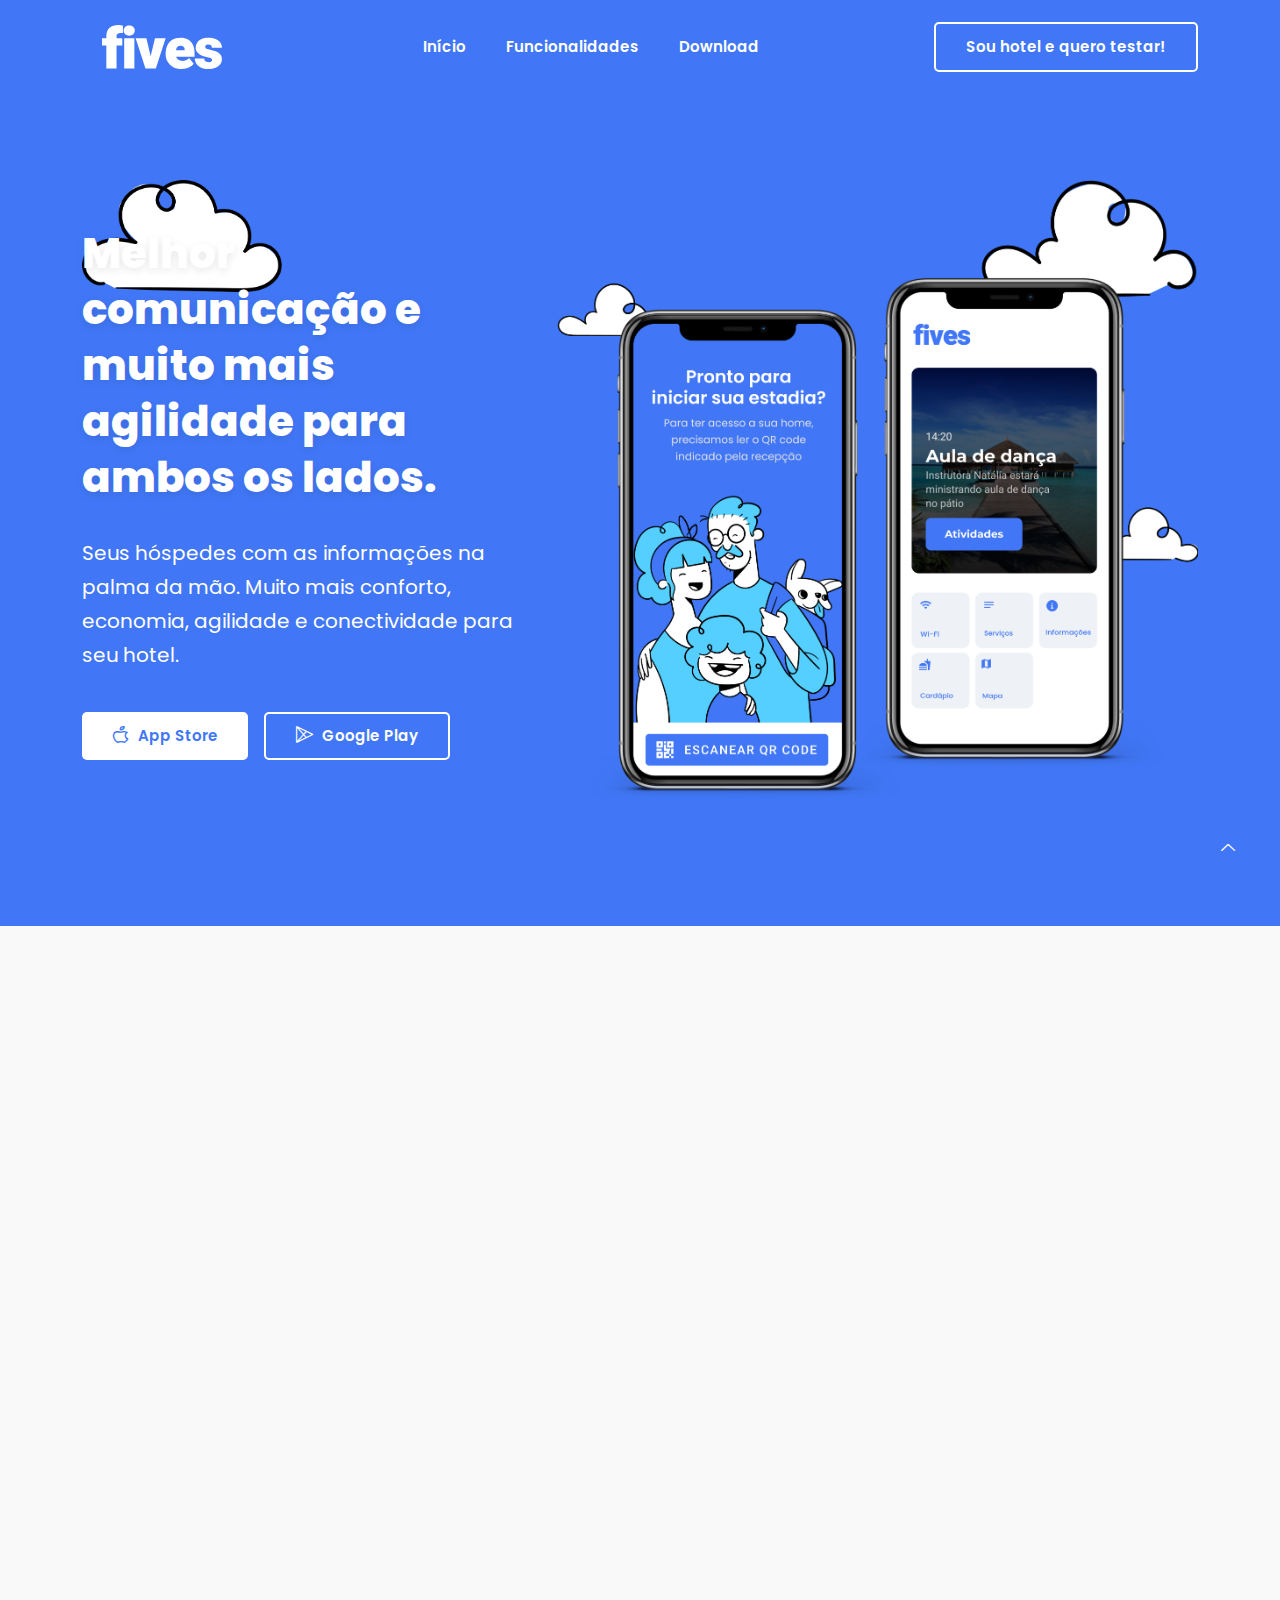
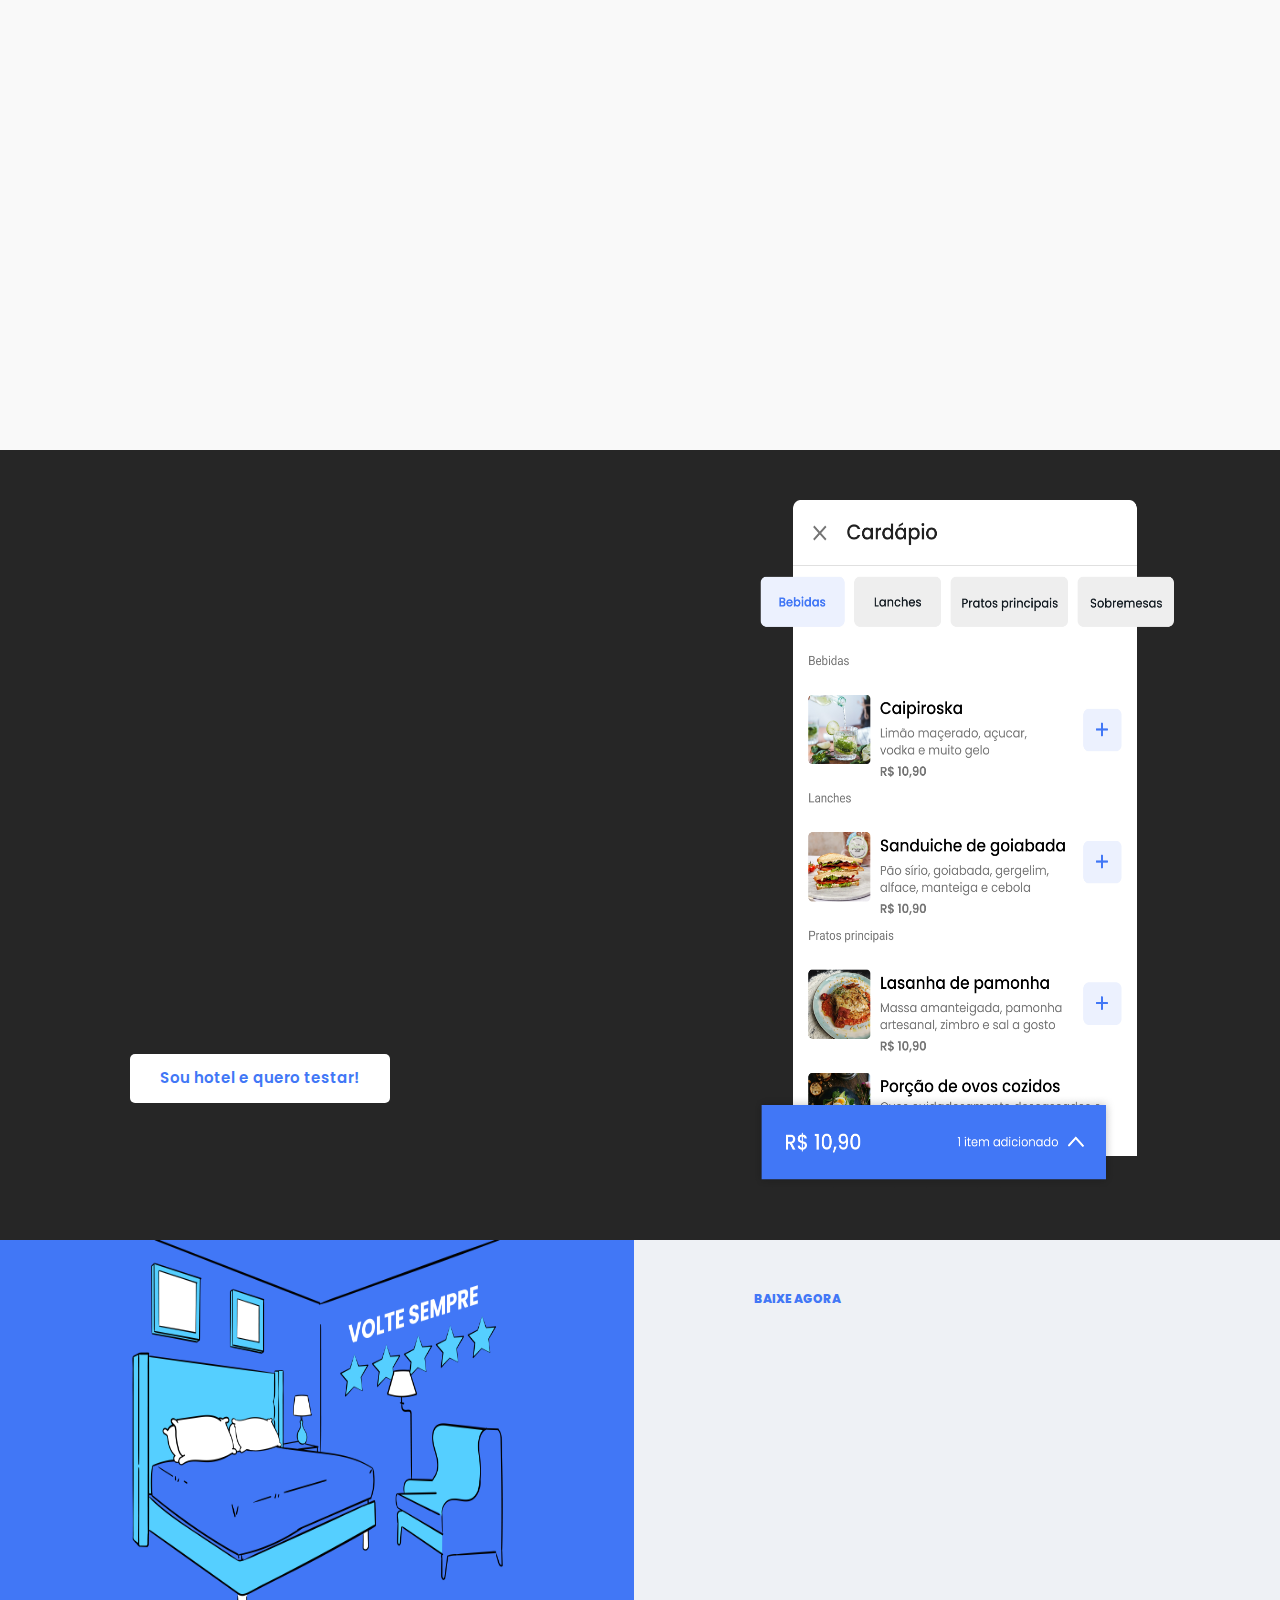
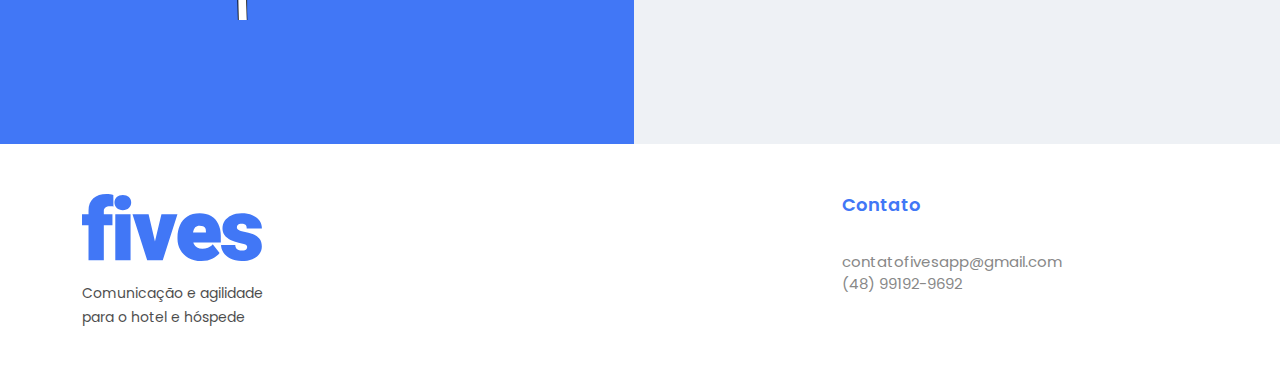
==== commit ecae1f09: "Merge pull request #3 from fivesapp/landing" ====
--- a/index.html
+++ b/index.html
@@ -10,6 +10,7 @@
     <link rel="shortcut icon" type="image/x-icon" href="assets/images/favicon.svg" />
 
     <!-- ========================= CSS here ========================= -->
+    <link href="https://fonts.googleapis.com/icon?family=Material+Icons" rel="stylesheet">
     <link rel="stylesheet" href="assets/css/bootstrap.min.css" />
     <link rel="stylesheet" href="assets/css/LineIcons.2.0.css" />
     <link rel="stylesheet" href="assets/css/animate.css" />
@@ -98,7 +99,7 @@
                 <div class="col-lg-5 col-md-12 col-12">
                     <div class="hero-content">
                         <h1 class="wow fadeInLeft" data-wow-delay=".4s">Melhor comunicação e muito mais agilidade  para ambos os lados.</h1>
-                        <p class="wow fadeInLeft" data-wow-delay=".6s"> Seus hospedes com as informações na palma da mão.
+                        <p class="wow fadeInLeft" data-wow-delay=".6s"> Seus hóspedes com as informações na palma da mão.
                             Muito mais conforto, economia, agilidade e conectividade para seu hotel.</p>
                         <div class="button wow fadeInLeft" data-wow-delay=".8s">
                             <a href="javascript:void(0)" class="btn"><i class="lni lni-apple"></i> App Store</a>
@@ -134,35 +135,46 @@
             <div class="row">
                 <div class="col-lg-4 col-md-6 col-12">
                     <!-- Start Single Feature -->
+                    <div class="single-feature wow fadeInUp" data-wow-delay=".6s">
+                        <i class="material-icons">info</i>
+                        <h3>Informações do Hotel</h3>
+                        <p>Todas as informações do hotel, tais como: história, missão e valores, telefones, endereços, horários de atendimento, acesso rápido ao WhatsApp.</p>
+                    </div>
+                    <!-- End Single Feature -->
+                </div>
+                <div class="col-lg-4 col-md-6 col-12">
+                    <!-- Start Single Feature -->
                     <div class="single-feature wow fadeInUp" data-wow-delay=".2s">
-                        <i class="lni lni-cloud-upload"></i>
-                        <h3>Horários</h3>
-                        <p>Todos os horários na palma da mão. Horários do café da manhã, almoço, janta, checkout, atividades...</p>
+                        <i class="material-icons">room_service</i>
+                        <h3>Serviços</h3>
+                        <p>Os serviços prestados pelo hotel: horários do café da manhã, almoço, janta, checkout, toalhas, piscina. </p>
                     </div>
                     <!-- End Single Feature -->
                 </div>
                 <div class="col-lg-4 col-md-6 col-12">
                     <!-- Start Single Feature -->
                     <div class="single-feature wow fadeInUp" data-wow-delay=".4s">
-                        <i class="lni lni-lock"></i>
+                        <i class="material-icons">wifi_password</i>
                         <h3>Senha do wifi</h3>
                         <p>Senha da internet a um toque. Com fácil acesso, sem a necessidade de ficar perguntando a todo momento.</p>
                     </div>
                     <!-- End Single Feature -->
                 </div>
-                <div class="col-lg-4 col-md-6 col-12">
-                    <!-- Start Single Feature -->
-                    <div class="single-feature wow fadeInUp" data-wow-delay=".6s">
-                        <i class="lni lni-reload"></i>
-                        <h3>Chat com a recepção</h3>
-                        <p>Esquece o telefone fixo, ramal... Quer alguma coisa, de qualquer lugar? Abre o chat e fala direto com a recepção.</p>
-                    </div>
-                    <!-- End Single Feature -->
-                </div>
+                <!--
+
+                    <div class="col-lg-4 col-md-6 col-12">
+                        <div class="single-feature wow fadeInUp" data-wow-delay=".6s">
+                            <i class="lni lni-reload"></i>
+                            <h3>Chat com a recepção</h3>
+                            <p>Esquece o telefone fixo, ramal... Quer alguma coisa, de qualquer lugar? Abre o chat e fala direto com a recepção.</p>
+                        </div>
+                   
+                    </div>
+                -->
                 <div class="col-lg-4 col-md-6 col-12">
                     <!-- Start Single Feature -->
                     <div class="single-feature wow fadeInUp" data-wow-delay=".2s">
-                        <i class="lni lni-shield"></i>
+                        <i class="lni lni-map"></i>
                         <h3>Mapa do hotel</h3>
                         <p>Está perdido? Quer chegar na piscina? Calma, no app você se localiza com o mapa do hotel, sem precisar procurar um mapa na parede.</p>
                     </div>
@@ -171,7 +183,7 @@
                 <div class="col-lg-4 col-md-6 col-12">
                     <!-- Start Single Feature -->
                     <div class="single-feature wow fadeInUp" data-wow-delay=".4s">
-                        <i class="lni lni-cog"></i>
+                        <i class="material-icons">restaurant_menu</i>
                         <h3>Cardápio do restaurante</h3>
                         <p>Não sabe o que comer? Não quer ir até o restaurante, bar, para decidir? No app você encontra todos os pratos.</p>
                     </div>
@@ -179,10 +191,10 @@
                 </div>
                 <div class="col-lg-4 col-md-6 col-12">
                     <!-- Start Single Feature -->
-                    <div class="single-feature wow fadeInUp" data-wow-delay=".6s">
-                        <i class="lni lni-layers"></i>
-                        <h3>Abertura de chamados</h3>
-                        <p>Mesmo assim teve algum problema? Abra um chamado pelo app. Assim o hotel verá sua solicitação e resolverá o mais rápido possível.</p>
+                    <div class="single-feature wow fadeInUp" data-wow-delay=".4s">
+                        <i class="material-icons">self_improvement</i>
+                        <h3>Atividades</h3>
+                        <p>Todos os horários e informações das recreações organizadas pelo hotel, separados por dia da semana.</p>
                     </div>
                     <!-- End Single Feature -->
                 </div>
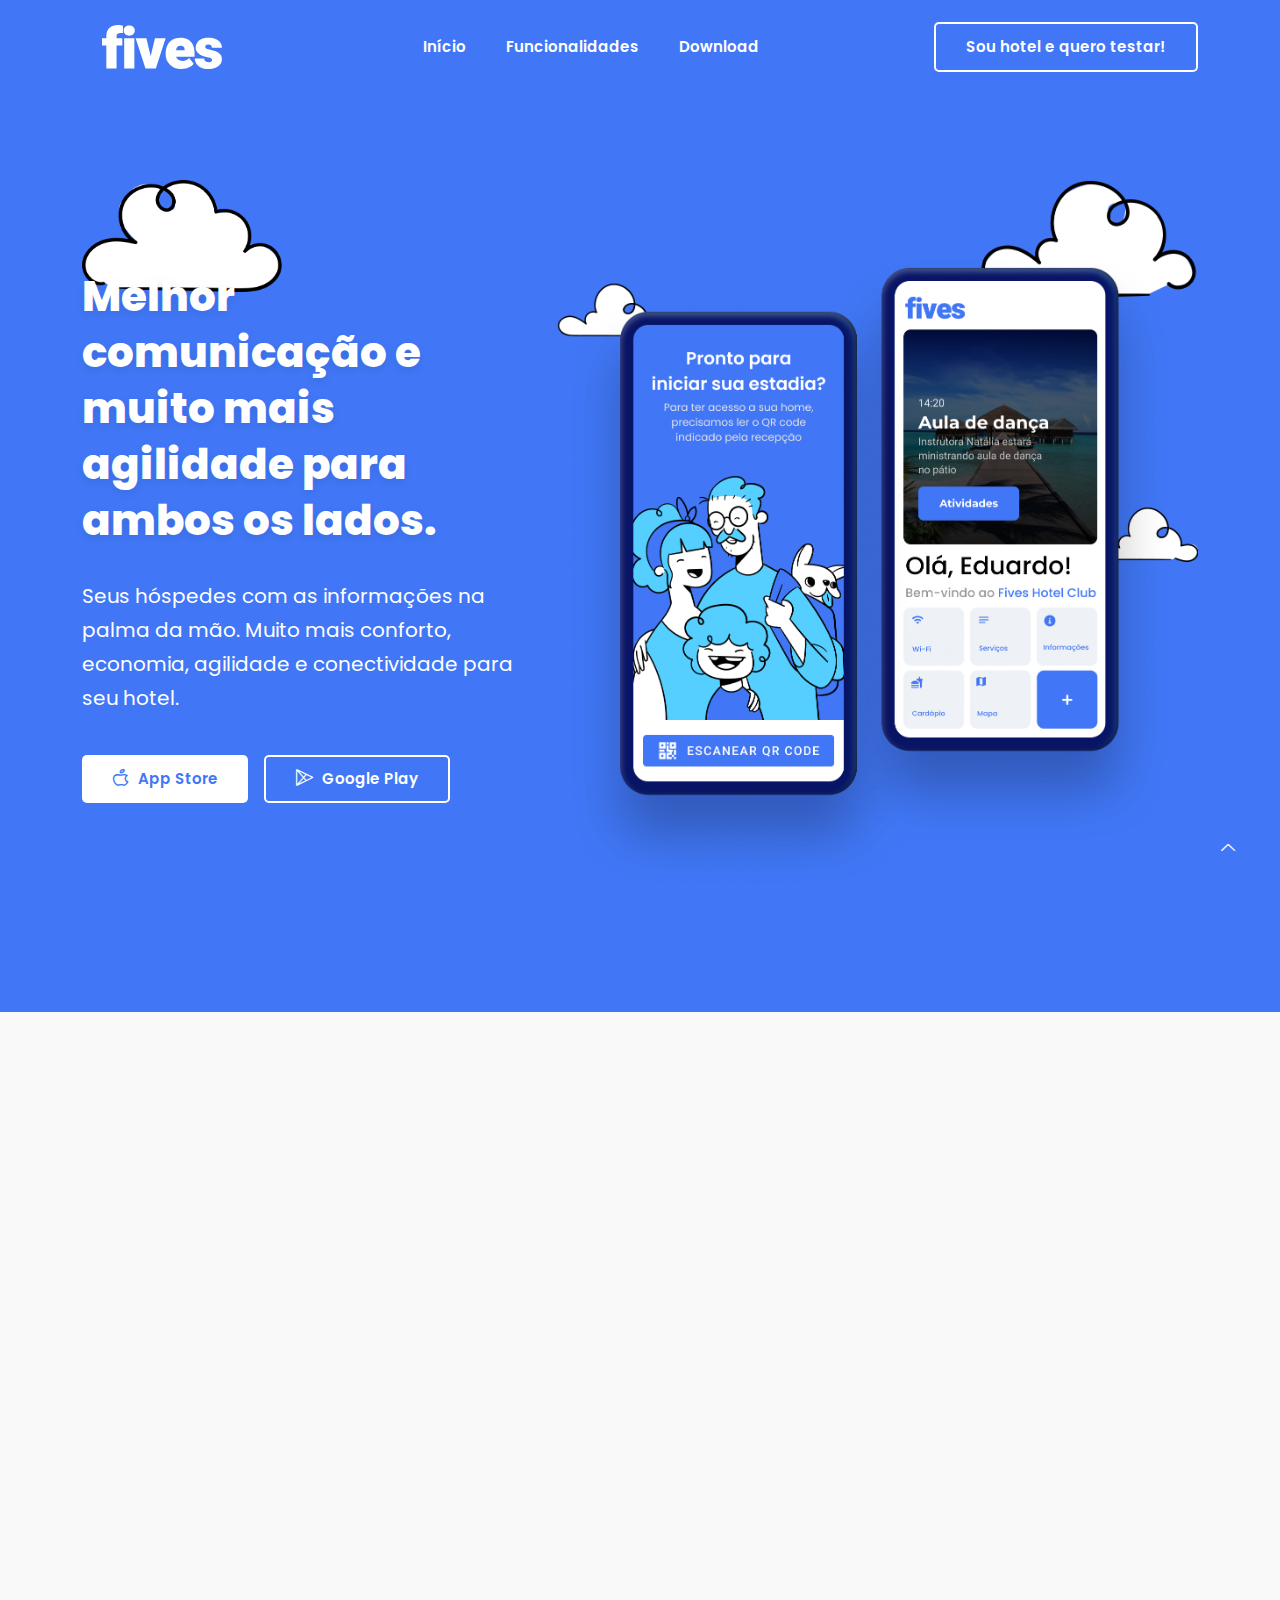
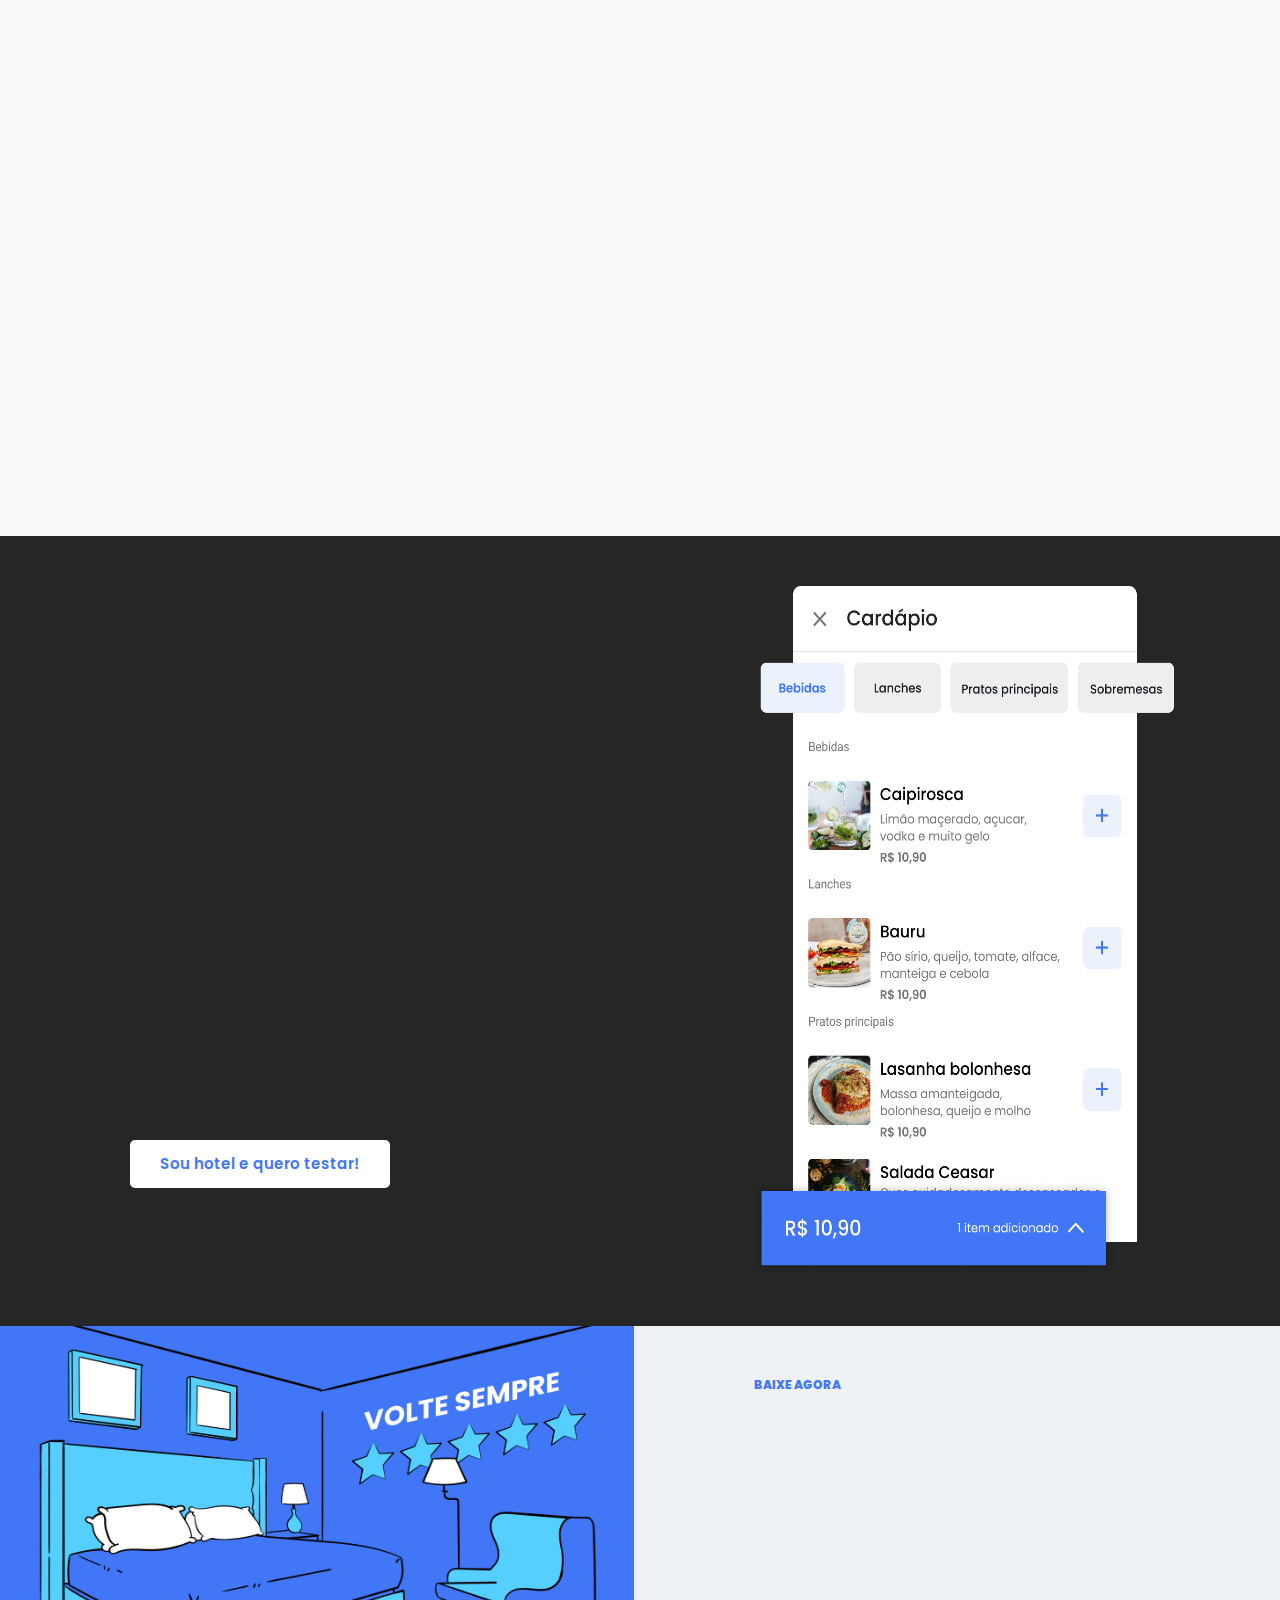
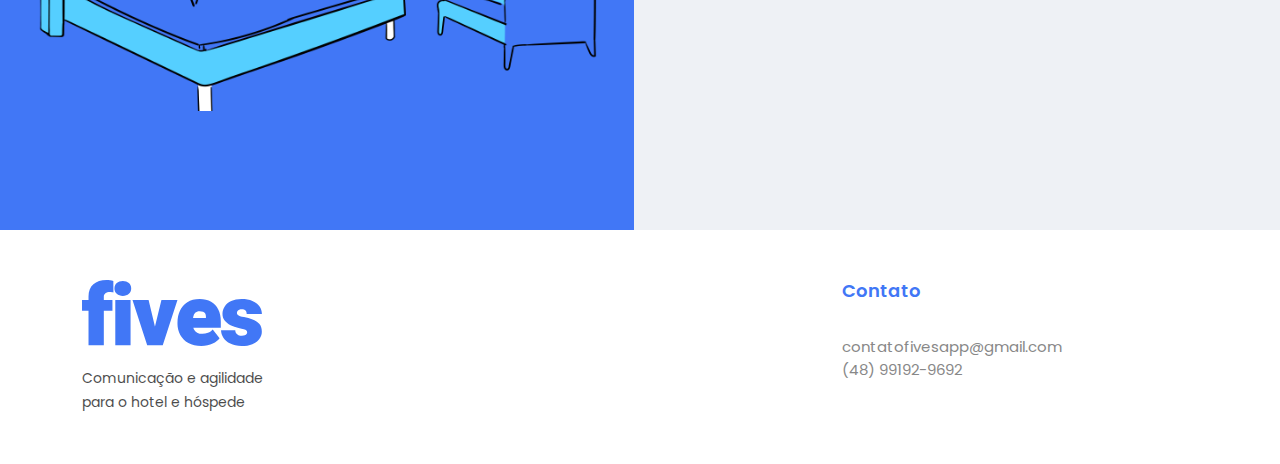
==== commit eb547794: "Alterando imagens" ====
--- a/index.html
+++ b/index.html
@@ -7,7 +7,7 @@
     <title>Fives - Mais conectividade para sua estadia.</title>
     <meta name="description" content="" />
     <meta name="viewport" content="width=device-width, initial-scale=1" />
-    <link rel="shortcut icon" type="image/x-icon" href="assets/images/favicon.svg" />
+    <link rel="shortcut icon" type="image/x-icon" href="assets/images/favicon.ico" />
 
     <!-- ========================= CSS here ========================= -->
     <link href="https://fonts.googleapis.com/icon?family=Material+Icons" rel="stylesheet">
@@ -77,7 +77,8 @@
                                 </ul>
                             </div> <!-- navbar collapse -->
                             <div class="button add-list-button">
-                                <a href="https://forms.gle/hN4aYyioETds5EpM6" target="_blank" class="btn">Sou hotel e quero testar!</a>
+                                <a href="https://forms.gle/hN4aYyioETds5EpM6" target="_blank" class="btn">Sou hotel e
+                                    quero testar!</a>
                             </div>
                         </nav>
                         <!-- End Navbar -->
@@ -91,19 +92,23 @@
     <!-- Start Hero Area -->
     <section id="home" class="hero-area">
         <div class="container">
-            
+
             <div class="row align-items-center">
                 <div class="wow fadeInRight" data-wow-delay=".4s">
                     <img src="assets/images/hero/nuvem.png" class="nuvem" alt="#">
                 </div>
                 <div class="col-lg-5 col-md-12 col-12">
                     <div class="hero-content">
-                        <h1 class="wow fadeInLeft" data-wow-delay=".4s">Melhor comunicação e muito mais agilidade  para ambos os lados.</h1>
-                        <p class="wow fadeInLeft" data-wow-delay=".6s"> Seus hóspedes com as informações na palma da mão.
+                        <h1 class="wow fadeInLeft" data-wow-delay=".4s">Melhor comunicação e muito mais agilidade para
+                            ambos os lados.</h1>
+                        <p class="wow fadeInLeft" data-wow-delay=".6s"> Seus hóspedes com as informações na palma da
+                            mão.
                             Muito mais conforto, economia, agilidade e conectividade para seu hotel.</p>
                         <div class="button wow fadeInLeft" data-wow-delay=".8s">
-                            <a href="javascript:void(0)" class="btn"><i class="lni lni-apple"></i> App Store</a>
-                            <a href="javascript:void(0)" class="btn btn-alt"><i class="lni lni-play-store"></i> Google
+                            <a href="https://apps.apple.com/us/app/fives/id1629776261" class="btn"><i
+                                    class="lni lni-apple"></i> App Store</a>
+                            <a href="https://play.google.com/store/apps/details?id=com.fivesapp&pli=1"
+                                class="btn btn-alt"><i class="lni lni-play-store"></i> Google
                                 Play</a>
                         </div>
                     </div>
@@ -127,7 +132,8 @@
                         <h3 class="wow zoomIn" data-wow-delay=".2s">Funcionalidades</h3>
                         <h2 class="wow fadeInUp" data-wow-delay=".4s">Melhoramos a experiência na estadia.
                         </h2>
-                        <p class="wow fadeInUp" data-wow-delay=".6s">Oferecemos várias funcionalidades para trazer mais conforto para o hóspede, 
+                        <p class="wow fadeInUp" data-wow-delay=".6s">Oferecemos várias funcionalidades para trazer mais
+                            conforto para o hóspede,
                             e mais economia de tempo e dinheiro para o hotel. Entre elas estão:</p>
                     </div>
                 </div>
@@ -138,7 +144,8 @@
                     <div class="single-feature wow fadeInUp" data-wow-delay=".6s">
                         <i class="material-icons">info</i>
                         <h3>Informações do Hotel</h3>
-                        <p>Todas as informações do hotel, tais como: história, missão e valores, telefones, endereços, horários de atendimento, acesso rápido ao WhatsApp.</p>
+                        <p>Todas as informações do hotel, tais como: história, missão e valores, telefones, endereços,
+                            horários de atendimento, acesso rápido ao WhatsApp.</p>
                     </div>
                     <!-- End Single Feature -->
                 </div>
@@ -147,7 +154,8 @@
                     <div class="single-feature wow fadeInUp" data-wow-delay=".2s">
                         <i class="material-icons">room_service</i>
                         <h3>Serviços</h3>
-                        <p>Os serviços prestados pelo hotel: horários do café da manhã, almoço, janta, checkout, toalhas, piscina. </p>
+                        <p>Os serviços prestados pelo hotel: horários do café da manhã, almoço, janta, checkout,
+                            toalhas, piscina. </p>
                     </div>
                     <!-- End Single Feature -->
                 </div>
@@ -156,7 +164,8 @@
                     <div class="single-feature wow fadeInUp" data-wow-delay=".4s">
                         <i class="material-icons">wifi_password</i>
                         <h3>Senha do wifi</h3>
-                        <p>Senha da internet a um toque. Com fácil acesso, sem a necessidade de ficar perguntando a todo momento.</p>
+                        <p>Senha da internet a um toque. Com fácil acesso, sem a necessidade de ficar perguntando a todo
+                            momento.</p>
                     </div>
                     <!-- End Single Feature -->
                 </div>
@@ -176,7 +185,8 @@
                     <div class="single-feature wow fadeInUp" data-wow-delay=".2s">
                         <i class="lni lni-map"></i>
                         <h3>Mapa do hotel</h3>
-                        <p>Está perdido? Quer chegar na piscina? Calma, no app você se localiza com o mapa do hotel, sem precisar procurar um mapa na parede.</p>
+                        <p>Está perdido? Quer chegar na piscina? Calma, no app você se localiza com o mapa do hotel, sem
+                            precisar procurar um mapa na parede.</p>
                     </div>
                     <!-- End Single Feature -->
                 </div>
@@ -185,7 +195,8 @@
                     <div class="single-feature wow fadeInUp" data-wow-delay=".4s">
                         <i class="material-icons">restaurant_menu</i>
                         <h3>Cardápio do restaurante</h3>
-                        <p>Não sabe o que comer? Não quer ir até o restaurante, bar, para decidir? No app você encontra todos os pratos.</p>
+                        <p>Não sabe o que comer? Não quer ir até o restaurante, bar, para decidir? No app você encontra
+                            todos os pratos.</p>
                     </div>
                     <!-- End Single Feature -->
                 </div>
@@ -194,7 +205,8 @@
                     <div class="single-feature wow fadeInUp" data-wow-delay=".4s">
                         <i class="material-icons">self_improvement</i>
                         <h3>Atividades</h3>
-                        <p>Todos os horários e informações das recreações organizadas pelo hotel, separados por dia da semana.</p>
+                        <p>Todos os horários e informações das recreações organizadas pelo hotel, separados por dia da
+                            semana.</p>
                     </div>
                     <!-- End Single Feature -->
                 </div>
@@ -211,10 +223,13 @@
                     <div class="cta-content">
                         <h2 class="wow fadeInUp" data-wow-delay=".2s">Customizável de acordo com sua necessidade!
                         </h2>
-                        <p class="wow fadeInUp" data-wow-delay=".4s">Entendemos que todo empreendimento tem sua própria necessidade. Por isso, disponibilizamos customizações que atendem diretamente a necessidade do seu negócio.</p>
-                        
+                        <p class="wow fadeInUp" data-wow-delay=".4s">Entendemos que todo empreendimento tem sua própria
+                            necessidade. Por isso, disponibilizamos customizações que atendem diretamente a necessidade
+                            do seu negócio.</p>
+
                         <div class="button add-list-button">
-                            <a href="https://forms.gle/hN4aYyioETds5EpM6" target="_blank" class="btn">Sou hotel e quero testar!</a>
+                            <a href="https://forms.gle/hN4aYyioETds5EpM6" target="_blank" class="btn">Sou hotel e quero
+                                testar!</a>
                         </div>
 
 
@@ -234,8 +249,8 @@
     <!-- Start Call To Action Area -->
     <section class="call-action">
         <div class="container-room">
-            <div class="col-lg-8 offset-lg-2 col-md-12 col-12">
-                <img src="assets/images/hero/room.png" class="room-image" alt="#">
+            <div class="col-lg-8  col-md-12 col-12 room-image-container">
+                <img  src="assets/images/hero/room.png" class="room-image" alt="#">
             </div>
         </div>
 
@@ -246,10 +261,15 @@
                         <span class="download-now-text">BAIXE AGORA</span>
                         <h2 class="wow fadeInUp" data-wow-delay=".2s">É um hóspede? <br>Baixa o Fives agora mesmo!
                         </h2>
-                        <p class="wow fadeInUp" data-wow-delay=".4s">Não esqueça de deixar sua avaliação no check-out atravéz do nosso app. Esperamos que você tenha uma ótima hospedagem.</p>
+                        <p class="wow fadeInUp" data-wow-delay=".4s">Não esqueça de deixar sua avaliação no check-out
+                            atravéz do nosso app. Esperamos que você tenha uma ótima hospedagem.</p>
                         <div class="button wow fadeInLeft" data-wow-delay=".8s">
-                            <img src="assets/images/hero/ios-loja.png" class="download-button" alt="#">
-                            <img src="assets/images/hero/android-loja.png" class="download-button" alt="#">
+                            <a href="https://apps.apple.com/us/app/fives/id1629776261" target="_blank">
+                                <img src="assets/images/hero/ios-loja.png" class="download-button">
+                            </a>
+                            <a href="https://play.google.com/store/apps/details?id=com.fivesapp&pli=1" target="_blank">
+                                <img src="assets/images/hero/android-loja.png" class="download-button">
+                            </a>
                         </div>
                     </div>
                 </div>
@@ -279,17 +299,17 @@
                     <div class="col-lg-8 col-md-8 col-12">
                         <div class="row">
                             <div class="col-lg-3 col-md-6 col-12">
-                               
+
                             </div>
                             <div class="col-lg-3 col-md-6 col-12">
-                              
+
                             </div>
                             <div class="col-lg-3 col-md-6 col-12">
                                 <!-- Single Widget -->
                                 <div class="single-footer f-link">
                                     <h3>Contato</h3>
-                                        <span>contatofivesapp@gmail.com</span>
-                                        <span>(48) 99192-9692</span>
+                                    <span>contatofivesapp@gmail.com</span>
+                                    <span>(48) 99192-9692</span>
                                 </div>
                                 <!-- End Single Widget -->
                             </div>
--- a/assets/css/main.css
+++ b/assets/css/main.css
@@ -5,6 +5,7 @@
     Normalize CSS
 ========================================*/
 @import url("https://fonts.googleapis.com/css2?family=Inter:wght@100;200;300;400;500;600;700;800;900&display=swap");
+
 html {
   scroll-behavior: smooth;
 }
@@ -44,7 +45,7 @@
   outline: none !important;
   border-color: none !important;
   -webkit-box-shadow: none !important;
-          box-shadow: none !important;
+  box-shadow: none !important;
 }
 
 .form-check-input:checked {
@@ -64,13 +65,13 @@
   display: inline-block;
   text-align: start;
   -webkit-appearance: menulist;
-     -moz-appearance: menulist;
-          appearance: menulist;
+  -moz-appearance: menulist;
+  appearance: menulist;
   -webkit-box-sizing: border-box;
-          box-sizing: border-box;
+  box-sizing: border-box;
   -webkit-box-align: center;
-      -ms-flex-align: center;
-          align-items: center;
+  -ms-flex-align: center;
+  align-items: center;
   white-space: pre;
   -webkit-rtl-ordering: logical;
   background-color: -internal-light-dark(white, #3b3b3b);
@@ -82,7 +83,7 @@
   border-style: solid;
   border-color: -internal-light-dark(#767676, #858585);
   -o-border-image: initial;
-     border-image: initial;
+  border-image: initial;
 }
 
 span,
@@ -1070,14 +1071,17 @@
     padding: 0px 20px;
     margin-bottom: 70px;
   }
+
   .section-title h3 {
     font-size: 14px;
   }
+
   .section-title h2 {
     font-size: 24px;
     line-height: 32px;
     margin-bottom: 20px;
   }
+
   .section-title p {
     font-size: 14px;
   }
@@ -1088,14 +1092,17 @@
     padding: 0px 10px;
     margin-bottom: 60px;
   }
+
   .section-title h3 {
     font-size: 14px;
   }
+
   .section-title h2 {
     font-size: 20px;
     line-height: 30px;
     margin-bottom: 18px;
   }
+
   .section-title p {
     font-size: 14px;
   }
@@ -1140,11 +1147,11 @@
   display: -ms-flexbox;
   display: flex;
   -webkit-box-pack: center;
-      -ms-flex-pack: center;
-          justify-content: center;
+  -ms-flex-pack: center;
+  justify-content: center;
   -webkit-box-align: center;
-      -ms-flex-align: center;
-          align-items: center;
+  -ms-flex-align: center;
+  align-items: center;
   font-size: 14px;
   color: #fff !important;
   position: fixed;
@@ -1292,7 +1299,7 @@
   color: #fff;
   background-color: #081828;
   -webkit-box-shadow: 0px 4px 4px #0000000f;
-          box-shadow: 0px 4px 4px #0000000f;
+  box-shadow: 0px 4px 4px #0000000f;
 }
 
 .button .btn-alt {
@@ -1377,12 +1384,13 @@
 @keyframes preloader-fx {
   0% {
     -webkit-transform: scale(0, 0);
-            transform: scale(0, 0);
+    transform: scale(0, 0);
     opacity: 0.5;
   }
+
   100% {
     -webkit-transform: scale(1, 1);
-            transform: scale(1, 1);
+    transform: scale(1, 1);
     opacity: 0;
   }
 }
@@ -1392,6 +1400,7 @@
     -webkit-transform: scale(0, 0);
     opacity: 0.5;
   }
+
   100% {
     -webkit-transform: scale(1, 1);
     opacity: 0;
@@ -1414,12 +1423,15 @@
   .header {
     padding: 18px 0 !important;
   }
+
   .header .mobile-menu-btn .toggler-icon {
     background-color: #fff;
   }
+
   .header .button {
     margin: 0 !important;
   }
+
   .header .navbar-collapse {
     position: absolute;
     top: 67px !important;
@@ -1428,80 +1440,97 @@
     background-color: #fff;
     z-index: 9;
     -webkit-box-shadow: 0px 15px 20px 0px rgba(0, 0, 0, 0.1);
-            box-shadow: 0px 15px 20px 0px rgba(0, 0, 0, 0.1);
+    box-shadow: 0px 15px 20px 0px rgba(0, 0, 0, 0.1);
     padding: 10px 20px;
     max-height: 350px;
     overflow-y: scroll;
     border-top: 1px solid #eee;
     border-radius: 6px;
   }
+
   .header .navbar .navbar-nav .nav-item a:hover {
     color: #4177F6 !important;
   }
+
   .header .navbar .navbar-nav .nav-item a.active {
     color: #4177F6 !important;
   }
+
   .header .navbar-nav .nav-item {
     margin: 0;
   }
+
   .header .navbar-nav .nav-item:hover a {
     color: #4177F6;
   }
+
   .header .navbar-nav .nav-item a {
     padding: 12px 16px !important;
   }
+
   .header .navbar-nav .nav-item a::before {
     display: none;
   }
+
   .header .navbar-nav .nav-item .sub-menu {
     position: static;
     width: 100%;
     opacity: 1;
     visibility: visible;
     -webkit-box-shadow: none;
-            box-shadow: none;
+    box-shadow: none;
     padding: 0;
     border: none;
     margin-left: 15px;
     margin-right: 15px;
   }
+
   .header .navbar-nav .nav-item .sub-menu .nav-item a {
     padding: 12px 12px;
   }
+
   .header .navbar-nav .nav-item .sub-menu .nav-item a:hover {
     color: #4177F6 !important;
   }
+
   .header .navbar-nav .nav-item a {
     color: #051441;
     display: -webkit-box;
     display: -ms-flexbox;
     display: flex;
     -webkit-box-pack: justify;
-        -ms-flex-pack: justify;
-            justify-content: space-between;
+    -ms-flex-pack: justify;
+    justify-content: space-between;
     padding: 10px 0;
   }
+
   .header .navbar-nav .nav-item a::after {
     opacity: 1;
     visibility: visible;
   }
+
   .header .navbar-nav .nav-item .sub-menu li.active {
     background: #fff !important;
     color: #4177F6 !important;
   }
+
   .header .navbar-nav .nav-item .sub-menu .nav-item {
     margin: 0 !important;
   }
+
   .header .navbar-nav .nav-item .sub-menu .nav-item a {
     padding: 10px 12px !important;
   }
+
   .header .navbar-nav .nav-item .sub-menu li:hover {
     background: #fff !important;
     color: #4177F6 !important;
   }
+
   .header .navbar-nav .nav-item a {
     font-size: 14px;
   }
+
   .header .navbar-nav .nav-item a:hover {
     color: #4177F6;
   }
@@ -1511,9 +1540,11 @@
   .header {
     padding: 18px 0 !important;
   }
+
   .header .mobile-menu-btn .toggler-icon {
     background-color: #fff;
   }
+
   .header .navbar-collapse {
     position: absolute;
     top: 58px !important;
@@ -1522,80 +1553,97 @@
     background-color: #fff;
     z-index: 9;
     -webkit-box-shadow: 0px 15px 20px 0px rgba(0, 0, 0, 0.1);
-            box-shadow: 0px 15px 20px 0px rgba(0, 0, 0, 0.1);
+    box-shadow: 0px 15px 20px 0px rgba(0, 0, 0, 0.1);
     padding: 10px 20px;
     max-height: 350px;
     overflow-y: scroll;
     border-top: 1px solid #eee;
     border-radius: 6px;
   }
+
   .header .navbar .navbar-nav .nav-item a:hover {
     color: #4177F6 !important;
   }
+
   .header .navbar .navbar-nav .nav-item a.active {
     color: #4177F6 !important;
   }
+
   .header .navbar-nav .nav-item {
     margin: 0;
   }
+
   .header .navbar-nav .nav-item:hover a {
     color: #4177F6;
   }
+
   .header .navbar-nav .nav-item a {
     padding: 12px 16px !important;
   }
+
   .header .navbar-nav .nav-item a::before {
     display: none;
   }
+
   .header .navbar-nav .nav-item .sub-menu {
     position: static;
     width: 100%;
     opacity: 1;
     visibility: visible;
     -webkit-box-shadow: none;
-            box-shadow: none;
+    box-shadow: none;
     padding: 0;
     border: none;
     margin-left: 15px;
     margin-right: 15px;
   }
+
   .header .navbar-nav .nav-item .sub-menu .nav-item a {
     padding: 12px 12px;
   }
+
   .header .navbar-nav .nav-item .sub-menu .nav-item a:hover {
     color: #4177F6 !important;
   }
+
   .header .navbar-nav .nav-item a {
     color: #051441;
     display: -webkit-box;
     display: -ms-flexbox;
     display: flex;
     -webkit-box-pack: justify;
-        -ms-flex-pack: justify;
-            justify-content: space-between;
+    -ms-flex-pack: justify;
+    justify-content: space-between;
     padding: 10px 0;
   }
+
   .header .navbar-nav .nav-item a::after {
     opacity: 1;
     visibility: visible;
   }
+
   .header .navbar-nav .nav-item .sub-menu li.active {
     background: #fff !important;
     color: #4177F6 !important;
   }
+
   .header .navbar-nav .nav-item .sub-menu .nav-item {
     margin: 0 !important;
   }
+
   .header .navbar-nav .nav-item .sub-menu .nav-item a {
     padding: 10px 12px !important;
   }
+
   .header .navbar-nav .nav-item .sub-menu li:hover {
     background: #fff !important;
     color: #4177F6 !important;
   }
+
   .header .navbar-nav .nav-item a {
     font-size: 14px;
   }
+
   .header .navbar-nav .nav-item a:hover {
     color: #4177F6;
   }
@@ -1663,7 +1711,7 @@
   z-index: 99;
   background-color: #fff;
   -webkit-box-shadow: 0px 20px 50px 0px rgba(0, 0, 0, 0.05);
-          box-shadow: 0px 20px 50px 0px rgba(0, 0, 0, 0.05);
+  box-shadow: 0px 20px 50px 0px rgba(0, 0, 0, 0.05);
   -webkit-transition: all 0.3s ease-out 0s;
   transition: all 0.3s ease-out 0s;
   top: 0;
@@ -1713,7 +1761,7 @@
   z-index: 99;
   background: #4177F6;
   -webkit-box-shadow: 0px 20px 50px 0px rgba(0, 0, 0, 0.05);
-          box-shadow: 0px 20px 50px 0px rgba(0, 0, 0, 0.05);
+  box-shadow: 0px 20px 50px 0px rgba(0, 0, 0, 0.05);
   -webkit-transition: all 0.3s ease-out 0s;
   transition: all 0.3s ease-out 0s;
   background: #fff;
@@ -1740,7 +1788,7 @@
   text-decoration: none;
   outline: none;
   -webkit-box-shadow: none;
-          box-shadow: none;
+  box-shadow: none;
 }
 
 .mobile-menu-btn .toggler-icon {
@@ -1756,7 +1804,7 @@
 
 .mobile-menu-btn.active .toggler-icon:nth-of-type(1) {
   -webkit-transform: rotate(45deg);
-          transform: rotate(45deg);
+  transform: rotate(45deg);
   top: 7px;
 }
 
@@ -1766,7 +1814,7 @@
 
 .mobile-menu-btn.active .toggler-icon:nth-of-type(3) {
   -webkit-transform: rotate(135deg);
-          transform: rotate(135deg);
+  transform: rotate(135deg);
   top: -7px;
 }
 
@@ -1799,8 +1847,8 @@
   display: -ms-inline-flexbox;
   display: inline-flex;
   -webkit-box-align: center;
-      -ms-flex-align: center;
-          align-items: center;
+  -ms-flex-align: center;
+  align-items: center;
   font-weight: 600;
   transition: all 0.3s ease-out 0s;
   position: relative;
@@ -1839,29 +1887,31 @@
   }
 }
 
-@media only screen and (min-width: 768px) and (max-width: 991px), (max-width: 767px) {
+@media only screen and (min-width: 768px) and (max-width: 991px),
+(max-width: 767px) {
   .navbar-nav .nav-item a.dd-menu::after {
     top: 18px;
     right: 0;
     -webkit-transform: rotate(180deg);
-            transform: rotate(180deg);
-  }
-}
-
-@media only screen and (min-width: 768px) and (max-width: 991px), (max-width: 767px) {
+    transform: rotate(180deg);
+  }
+}
+
+@media only screen and (min-width: 768px) and (max-width: 991px),
+(max-width: 767px) {
   .navbar-nav .nav-item a.collapsed::after {
     -webkit-transform: rotate(0deg);
-            transform: rotate(0deg);
-  }
-}
-
-.navbar-nav .nav-item:hover > .sub-menu {
+    transform: rotate(0deg);
+  }
+}
+
+.navbar-nav .nav-item:hover>.sub-menu {
   top: 100%;
   opacity: 1;
   visibility: visible;
 }
 
-.navbar-nav .nav-item:hover > .sub-menu .sub-menu {
+.navbar-nav .nav-item:hover>.sub-menu .sub-menu {
   left: 100%;
   top: 0;
 }
@@ -1871,7 +1921,7 @@
   min-width: 240px;
   background: #fff;
   -webkit-box-shadow: 0px 5px 20px #0000001a;
-          box-shadow: 0px 5px 20px #0000001a;
+  box-shadow: 0px 5px 20px #0000001a;
   position: absolute;
   top: 110% !important;
   left: 0;
@@ -1923,26 +1973,27 @@
   display: block;
 }
 
-@media only screen and (min-width: 768px) and (max-width: 991px), (max-width: 767px) {
+@media only screen and (min-width: 768px) and (max-width: 991px),
+(max-width: 767px) {
   .navbar-nav .nav-item .sub-menu.collapse:not(.show) {
     display: none;
   }
 }
 
-.navbar-nav .nav-item .sub-menu > li {
+.navbar-nav .nav-item .sub-menu>li {
   display: block;
   margin-left: 0;
 }
 
-.navbar-nav .nav-item .sub-menu > li:last-child {
+.navbar-nav .nav-item .sub-menu>li:last-child {
   border: none;
 }
 
-.navbar-nav .nav-item .sub-menu > li.active > a {
+.navbar-nav .nav-item .sub-menu>li.active>a {
   color: #4177F6 !important;
 }
 
-.navbar-nav .nav-item .sub-menu > li > a {
+.navbar-nav .nav-item .sub-menu>li>a {
   font-weight: 400;
   display: block;
   padding: 12px 15px;
@@ -1951,7 +2002,7 @@
   font-weight: 400;
 }
 
-.navbar-nav .nav-item .sub-menu > li:first-child a {
+.navbar-nav .nav-item .sub-menu>li:first-child a {
   border: none;
 }
 
@@ -1977,12 +2028,13 @@
   padding: 180px 0 120px 0;
   background: #4177F6;
 }
+
 .hero-area .hero-image img {
   width: 100%;
 }
 
 .nuvem {
-  width: 200px; 
+  width: 200px;
   position: absolute;
 }
 
@@ -2122,6 +2174,7 @@
     transform: scale(1);
     opacity: 1;
   }
+
   100% {
     -webkit-transform: scale(1.3);
     transform: scale(1.3);
@@ -2135,6 +2188,7 @@
     transform: scale(1);
     opacity: 1;
   }
+
   100% {
     -webkit-transform: scale(1.3);
     transform: scale(1.3);
@@ -2148,6 +2202,7 @@
     transform: scale(1);
     opacity: 1;
   }
+
   100% {
     -webkit-transform: scale(1.5);
     transform: scale(1.5);
@@ -2161,6 +2216,7 @@
     transform: scale(1);
     opacity: 1;
   }
+
   100% {
     -webkit-transform: scale(1.5);
     transform: scale(1.5);
@@ -2178,11 +2234,13 @@
   .hero-area .hero-content {
     text-align: center;
   }
+
   .hero-area .hero-content h1 {
     font-size: 30px;
     font-weight: 700;
     line-height: 38px;
   }
+
   .hero-area .hero-content p {
     font-size: 15px;
   }
@@ -2193,20 +2251,24 @@
     padding: 0 10px;
     text-align: center;
   }
+
   .hero-area .hero-content h1 {
     font-size: 24px;
     line-height: 32px;
   }
+
   .hero-area .hero-content p {
     margin-top: 15px;
     font-size: 14px;
     line-height: 22px;
   }
+
   .hero-area .hero-content .button .btn {
     width: 60%;
     margin: 0;
     margin-bottom: 7px;
   }
+
   .hero-area .hero-content .button .btn:last-child {
     margin: 0;
   }
@@ -2237,9 +2299,9 @@
 
 .features .single-feature:hover {
   -webkit-box-shadow: 0px 3px 5px #00000017;
-          box-shadow: 0px 3px 5px #00000017;
+  box-shadow: 0px 3px 5px #00000017;
   -webkit-transform: translateY(-5px);
-          transform: translateY(-5px);
+  transform: translateY(-5px);
 }
 
 .features .single-feature i {
@@ -2253,7 +2315,7 @@
   font-size: 20px;
   border-radius: 7px;
   -webkit-box-shadow: 0px 4px 6px #0000002a;
-          box-shadow: 0px 4px 6px #0000002a;
+  box-shadow: 0px 4px 6px #0000002a;
   margin-bottom: 30px;
 }
 
@@ -2319,14 +2381,17 @@
   font-weight: 500;
 }
 
-@media only screen and (min-width: 768px) and (max-width: 991px), (max-width: 767px) {
+@media only screen and (min-width: 768px) and (max-width: 991px),
+(max-width: 767px) {
   .our-achievement .title h2 {
     font-size: 24px;
     line-height: 32px;
   }
+
   .our-achievement .single-achievement {
     margin-top: 30px;
   }
+
   .our-achievement .single-achievement h3 {
     font-size: 28px;
   }
@@ -2343,7 +2408,8 @@
   margin-bottom: 50px;
 }
 
-@media only screen and (min-width: 768px) and (max-width: 991px), (max-width: 767px) {
+@media only screen and (min-width: 768px) and (max-width: 991px),
+(max-width: 767px) {
   .pricing-table .section-title {
     margin-bottom: 30px;
   }
@@ -2360,9 +2426,9 @@
 
 .pricing-table .single-table:hover:hover {
   -webkit-box-shadow: 0px 3px 5px #00000017;
-          box-shadow: 0px 3px 5px #00000017;
+  box-shadow: 0px 3px 5px #00000017;
   -webkit-transform: translateY(-5px);
-          transform: translateY(-5px);
+  transform: translateY(-5px);
 }
 
 .pricing-table .single-table .table-head {
@@ -2472,7 +2538,7 @@
 }
 
 .menu-image {
-  height: 690px; 
+  height: 690px;
   width: 490px
 }
 
@@ -2492,7 +2558,7 @@
 
   .menu-image {
     text-align: center;
-    height: 390px; 
+    height: 390px;
     width: 250px;
     margin-top: 40px;
   }
@@ -2591,9 +2657,14 @@
   padding: 30px 00px 0px 0px;
 }
 
+.room-image-container{
+  width: 100%;
+  height: 100%;
+  
+}
+
 .room-image {
-  height: 380px; 
-  width: 724px;
+  
 }
 
 @media only screen and (min-width: 768px) and (max-width: 991px) {
@@ -2612,7 +2683,7 @@
   }
 
   .room-image {
-    height: 250px; 
+    height: 250px;
     width: 524px;
   }
 }
@@ -2687,6 +2758,7 @@
   color: #fff;
   background-color: #081828;
 }
+
 /*======================================
 	Error 404 CSS
 ========================================*/
@@ -3101,6 +3173,7 @@
     bottom: 0;
     width: 100%;
   }
+
   .footer .footer-newsletter .newsletter-form .button .btn {
     width: 100%;
   }
@@ -3122,4 +3195,4 @@
 .footer .footer-newsletter .newsletter-form .button .btn:hover {
   color: #4177F6;
   background-color: #fff;
-}
+}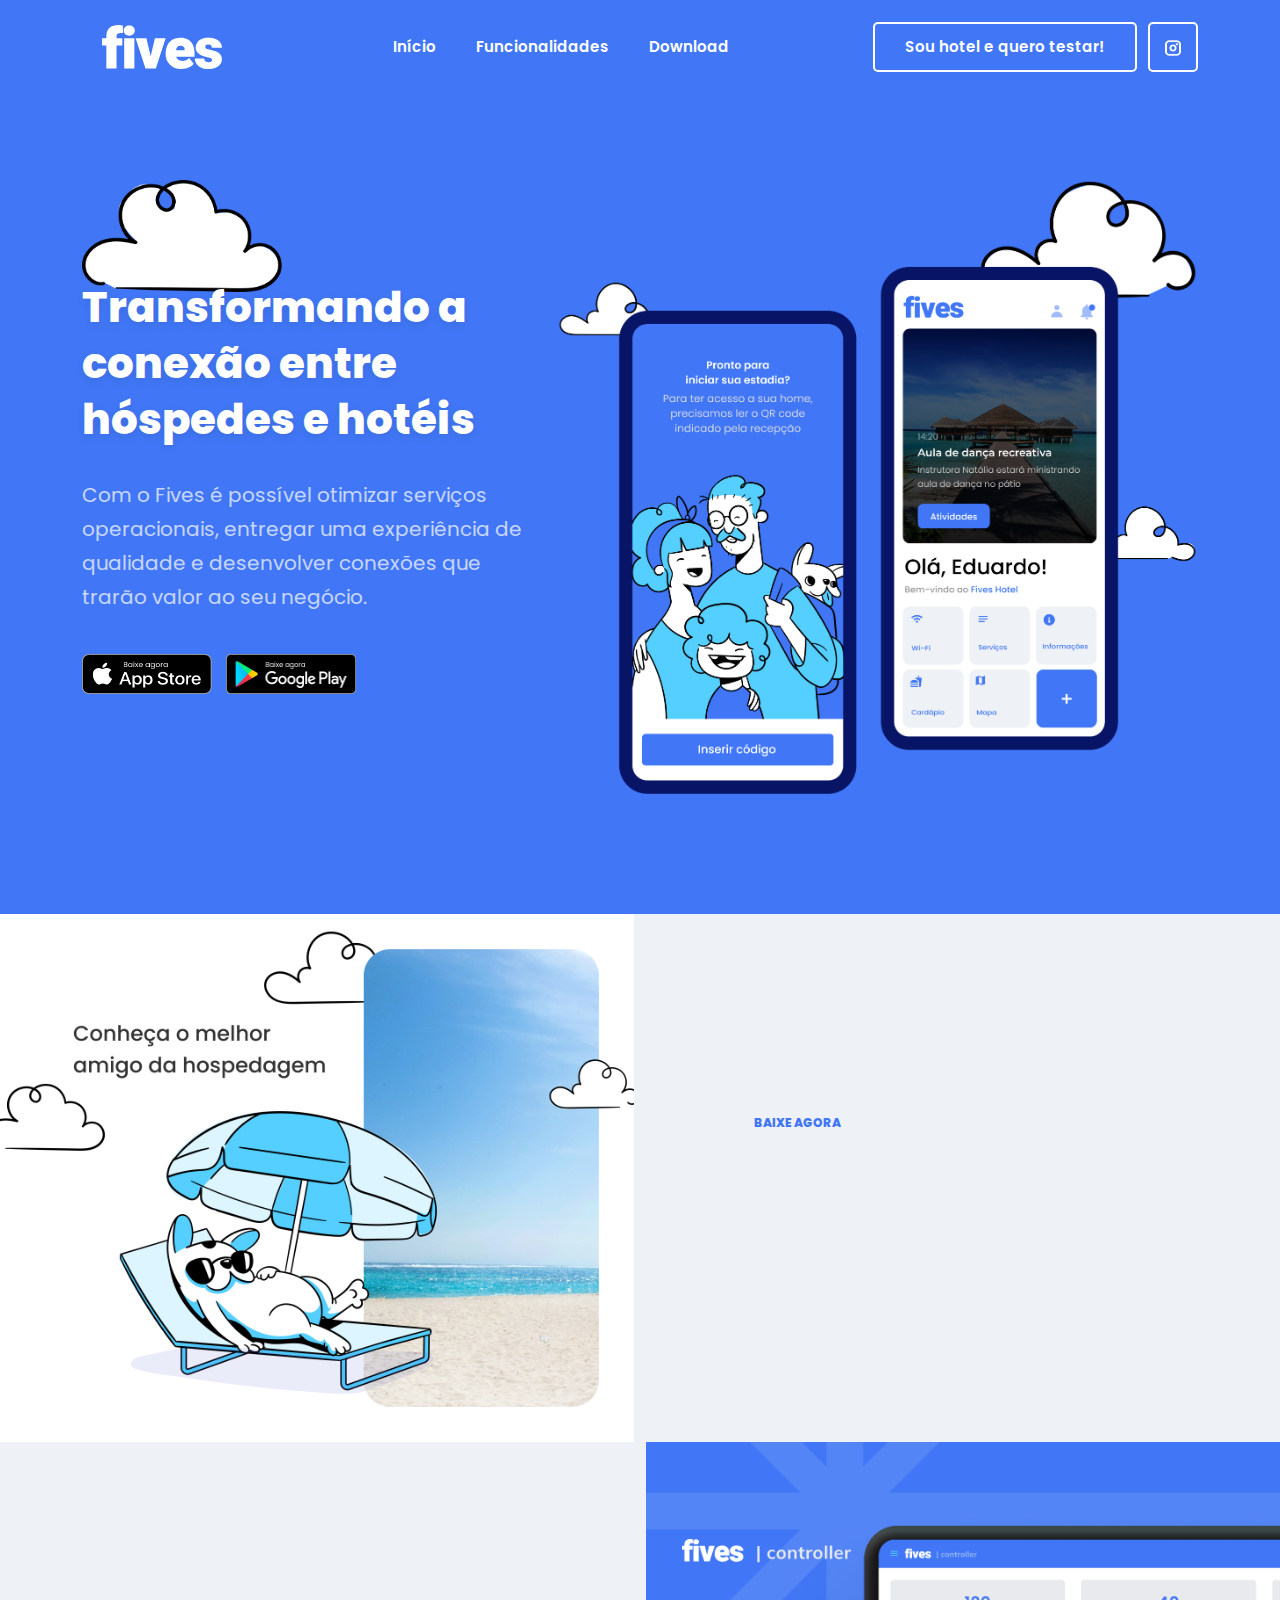
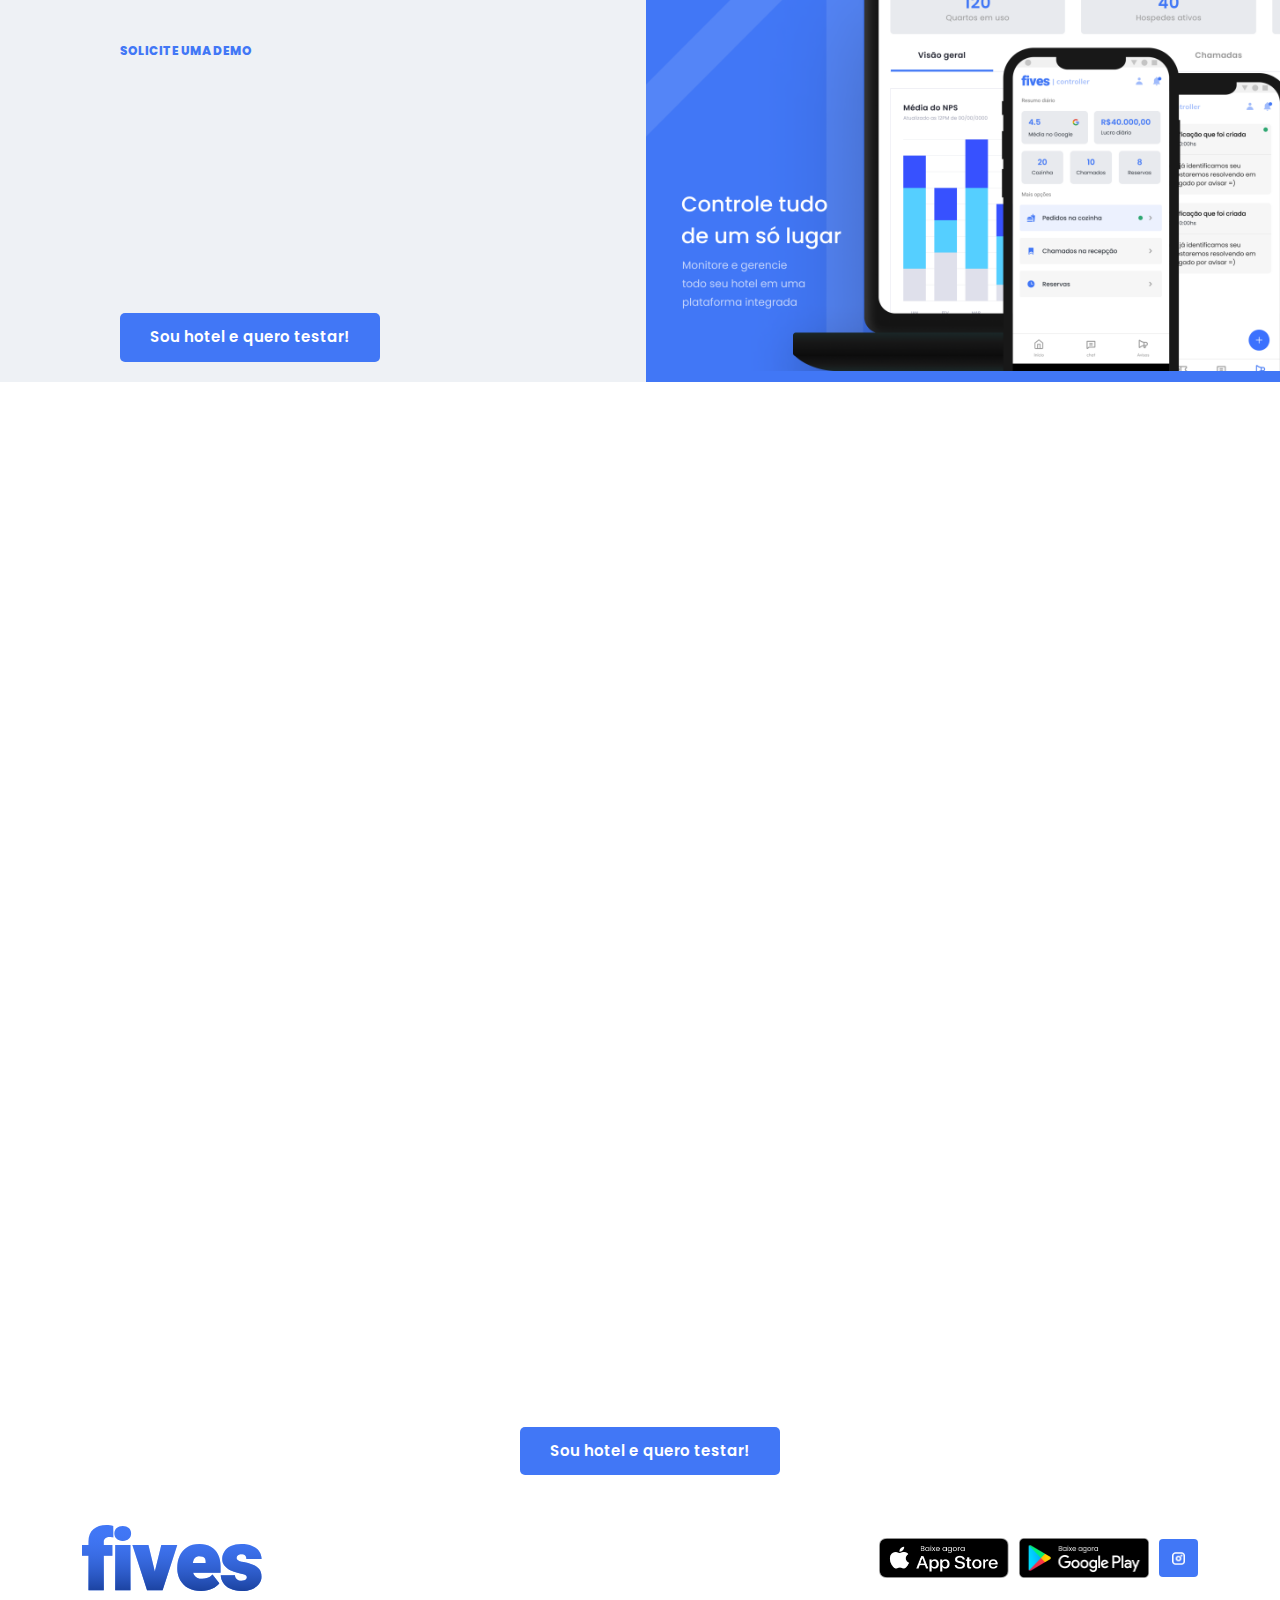
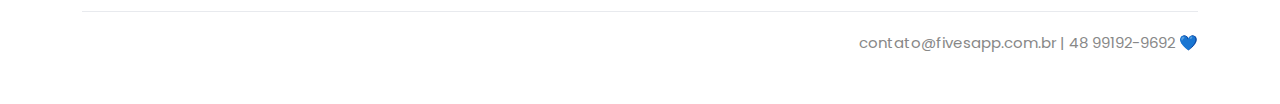
==== commit e1eaaead: "ajustes no site" ====
--- a/index.html
+++ b/index.html
@@ -23,13 +23,6 @@
 </head>
 
 <body>
-    <!--[if lte IE 9]>
-      <p class="browserupgrade">
-        You are using an <strong>outdated</strong> browser. Please
-        <a href="https://browsehappy.com/">upgrade your browser</a> to improve
-        your experience and security.
-      </p>
-    <![endif]-->
 
     <!-- Preloader -->
     <div class="preloader">
@@ -79,7 +72,14 @@
                             <div class="button add-list-button">
                                 <a href="https://forms.gle/hN4aYyioETds5EpM6" target="_blank" class="btn">Sou hotel e
                                     quero testar!</a>
+
+                                <a href="https://www.instagram.com/fives_app/" target="_blank" class="btn"
+                                    style="background-color: #4177f6; color: #fff; padding: 12px; padding-right: 15px ;padding-left: 15px;">
+                                    <img src="assets/images/hero/instagram.png" style="width: 16px; height: 16px;"
+                                        alt="Logo">
+                                </a>
                             </div>
+
                         </nav>
                         <!-- End Navbar -->
                     </div>
@@ -99,17 +99,21 @@
                 </div>
                 <div class="col-lg-5 col-md-12 col-12">
                     <div class="hero-content">
-                        <h1 class="wow fadeInLeft" data-wow-delay=".4s">Melhor comunicação e muito mais agilidade para
-                            ambos os lados.</h1>
-                        <p class="wow fadeInLeft" data-wow-delay=".6s"> Seus hóspedes com as informações na palma da
-                            mão.
-                            Muito mais conforto, economia, agilidade e conectividade para seu hotel.</p>
+                        <h1 class="wow fadeInLeft" data-wow-delay=".4s">
+                            Transformando a conexão entre hóspedes e hotéis
+                        </h1>
+                        <p class="wow fadeInLeft" data-wow-delay=".6s" style="opacity: 0.7;">
+                            Com o Fives é possível otimizar serviços
+                            operacionais, entregar uma experiência de qualidade e desenvolver conexões que trarão valor
+                            ao seu negócio.
+                        </p>
                         <div class="button wow fadeInLeft" data-wow-delay=".8s">
-                            <a href="https://apps.apple.com/us/app/fives/id1629776261" class="btn"><i
-                                    class="lni lni-apple"></i> App Store</a>
-                            <a href="https://play.google.com/store/apps/details?id=com.fivesapp&pli=1"
-                                class="btn btn-alt"><i class="lni lni-play-store"></i> Google
-                                Play</a>
+                            <a href="https://apps.apple.com/us/app/fives/id1629776261" target="_blank">
+                                <img src="assets/images/hero/ios-loja.png" class="download-button">
+                            </a>
+                            <a href="https://play.google.com/store/apps/details?id=com.fivesapp&pli=1" target="_blank">
+                                <img src="assets/images/hero/android-loja.png" class="download-button">
+                            </a>
                         </div>
                     </div>
                 </div>
@@ -122,6 +126,105 @@
         </div>
     </section>
     <!-- End Hero Area -->
+
+    <!-- Start Call To Action Area -->
+    <!-- <section class="custom-action">
+        <div class="container">
+            <div class="row">
+                <div class="col-lg-8 offset-lg-2 col-md-12 col-12">
+                    <div class="cta-content">
+                        <h2 class="wow fadeInUp" data-wow-delay=".2s">Customizável de acordo com sua necessidade!
+                        </h2>
+                        <p class="wow fadeInUp" data-wow-delay=".4s">Entendemos que todo empreendimento tem sua própria
+                            necessidade. Por isso, disponibilizamos customizações que atendem diretamente a necessidade
+                            do seu negócio.</p>
+
+                        <div class="button add-list-button">
+                            <a href="https://forms.gle/hN4aYyioETds5EpM6" target="_blank" class="btn">Sou hotel e quero
+                                testar!</a>
+                        </div>
+
+
+                    </div>
+                </div>
+            </div>
+        </div>
+
+        <div class="container-room">
+            <div class="col-lg-8 offset-lg-2 col-md-12 col-12">
+                <img src="assets/images/hero/menu.png" class="menu-image" alt="#">
+            </div>
+        </div>
+    </section> -->
+    <!-- End Call To Action Area -->
+
+    <!-- Start Call To Action Area -->
+    <section class="call-action">
+
+        <div class="container-room">
+            <div class="col-lg-8  col-md-12 col-12 room-image-container">
+                <img src="assets/images/hero/hospede.png" class="room-image" alt="#">
+            </div>
+        </div>
+
+        <div class="container container-room-text">
+            <div class="row">
+                <div class="col-lg-8 offset-lg-2 col-md-12 col-12 margin-top-desk">
+                    <div class="cta-content">
+                        <span class="download-now-text">BAIXE AGORA</span>
+                        <h2 class="wow fadeInUp" data-wow-delay=".2s">Bom para o hóspede
+                        </h2>
+                        <p class="wow fadeInUp" data-wow-delay=".4s" style="margin-top: -15px;">
+                            Baixe o nosso aplicativo para o hóspede e conecte-se com o seu hotel!
+                        </p>
+                        <div class="button wow fadeInLeft" data-wow-delay=".8s" style="margin-top: 16px;">
+                            <a href="https://apps.apple.com/us/app/fives/id1629776261" target="_blank">
+                                <img src="assets/images/hero/ios-loja.png" class="download-button">
+                            </a>
+                            <a href="https://play.google.com/store/apps/details?id=com.fivesapp&pli=1" target="_blank">
+                                <img src="assets/images/hero/android-loja.png" class="download-button">
+                            </a>
+                        </div>
+
+                    </div>
+                </div>
+            </div>
+        </div>
+
+    </section>
+    <!-- End Call To Action Area -->
+
+    <!-- Start Call To Action Area -->
+    <section class="call-action">
+        <div class="container container-room-text">
+            <div class="row">
+                <div class="col-lg-8 offset-lg-2 col-md-12 col-12 margin-top-desk">
+                    <div class="cta-content">
+                        <span class="download-now-text">SOLICITE UMA DEMO</span>
+                        <h2 class="wow fadeInUp" data-wow-delay=".2s">É um hóspede? <br>Bom para o hotel
+                        </h2>
+                        <p class="wow fadeInUp" data-wow-delay=".4s" style="margin-top: -15px;">
+                            Somos uma plataforma flexível e customizável para
+                            todos os tipos de hotéis.
+                        </p>
+                        <div class="button add-list-button" style=" margin: 0px; margin-top: 16px;">
+                            <a href="https://forms.gle/hN4aYyioETds5EpM6" target="_blank" class="btn"
+                                style="background-color: #4177f6; color: #fff;">Sou hotel e
+                                quero testar!</a>
+                        </div>
+                    </div>
+                </div>
+            </div>
+        </div>
+
+        <div class="container-room">
+            <div class="col-lg-8  col-md-12 col-12 room-image-container">
+                <img src="assets/images/hero/hotel.png" class="room-image" alt="#">
+            </div>
+        </div>
+
+    </section>
+    <!-- End Call To Action Area -->
 
     <!-- Start Features Area -->
     <section id="features" class="features section">
@@ -132,9 +235,10 @@
                         <h3 class="wow zoomIn" data-wow-delay=".2s">Funcionalidades</h3>
                         <h2 class="wow fadeInUp" data-wow-delay=".4s">Melhoramos a experiência na estadia.
                         </h2>
-                        <p class="wow fadeInUp" data-wow-delay=".6s">Oferecemos várias funcionalidades para trazer mais
-                            conforto para o hóspede,
-                            e mais economia de tempo e dinheiro para o hotel. Entre elas estão:</p>
+                        <p class="wow fadeInUp" data-wow-delay=".4s" style="margin-top: -15px;">
+                            Oferecemos várias funcionalidades para trazer mais conforto para o hóspede, e mais economia
+                            de tempo e dinheiro para o hotel. Entre elas estão:
+                        </p>
                     </div>
                 </div>
             </div>
@@ -144,8 +248,10 @@
                     <div class="single-feature wow fadeInUp" data-wow-delay=".6s">
                         <i class="material-icons">info</i>
                         <h3>Informações do Hotel</h3>
-                        <p>Todas as informações do hotel, tais como: história, missão e valores, telefones, endereços,
-                            horários de atendimento, acesso rápido ao WhatsApp.</p>
+                        <p>
+                            Tenha todas informações, contatos, endereço e muito mais para deixar o seu hóspede com tudo
+                            em mãos
+                        </p>
                     </div>
                     <!-- End Single Feature -->
                 </div>
@@ -154,39 +260,32 @@
                     <div class="single-feature wow fadeInUp" data-wow-delay=".2s">
                         <i class="material-icons">room_service</i>
                         <h3>Serviços</h3>
-                        <p>Os serviços prestados pelo hotel: horários do café da manhã, almoço, janta, checkout,
-                            toalhas, piscina. </p>
+                        <p>
+                            Deixe seu hóspede por dentro de todos os serviços oferecidos pelo seu hotel de forma simples
+                            e descomplicada.
+                        </p>
                     </div>
                     <!-- End Single Feature -->
                 </div>
                 <div class="col-lg-4 col-md-6 col-12">
                     <!-- Start Single Feature -->
                     <div class="single-feature wow fadeInUp" data-wow-delay=".4s">
-                        <i class="material-icons">wifi_password</i>
-                        <h3>Senha do wifi</h3>
+                        <i class="material-icons">chat</i>
+                        <h3>Chat</h3>
                         <p>Senha da internet a um toque. Com fácil acesso, sem a necessidade de ficar perguntando a todo
                             momento.</p>
                     </div>
                     <!-- End Single Feature -->
                 </div>
-                <!--
-
-                    <div class="col-lg-4 col-md-6 col-12">
-                        <div class="single-feature wow fadeInUp" data-wow-delay=".6s">
-                            <i class="lni lni-reload"></i>
-                            <h3>Chat com a recepção</h3>
-                            <p>Esquece o telefone fixo, ramal... Quer alguma coisa, de qualquer lugar? Abre o chat e fala direto com a recepção.</p>
-                        </div>
-                   
-                    </div>
-                -->
                 <div class="col-lg-4 col-md-6 col-12">
                     <!-- Start Single Feature -->
                     <div class="single-feature wow fadeInUp" data-wow-delay=".2s">
-                        <i class="lni lni-map"></i>
-                        <h3>Mapa do hotel</h3>
-                        <p>Está perdido? Quer chegar na piscina? Calma, no app você se localiza com o mapa do hotel, sem
-                            precisar procurar um mapa na parede.</p>
+                        <i class="material-icons">warning</i>
+                        <h3>Chamados</h3>
+                        <p>
+                            Resolva problemas identificados pelo seus hóspedes de forma mais rápida e assertiva para
+                            garantir aquele review 5 estrelas
+                        </p>
                     </div>
                     <!-- End Single Feature -->
                 </div>
@@ -194,19 +293,23 @@
                     <!-- Start Single Feature -->
                     <div class="single-feature wow fadeInUp" data-wow-delay=".4s">
                         <i class="material-icons">restaurant_menu</i>
-                        <h3>Cardápio do restaurante</h3>
-                        <p>Não sabe o que comer? Não quer ir até o restaurante, bar, para decidir? No app você encontra
-                            todos os pratos.</p>
+                        <h3>Menu e pedidos no quarto</h3>
+                        <p>
+                            Fácil acesso ao cardápio do seu hotel e funcionalidade de pedido no quarto para facilitar
+                            sua operação.
+                        </p>
                     </div>
                     <!-- End Single Feature -->
                 </div>
                 <div class="col-lg-4 col-md-6 col-12">
                     <!-- Start Single Feature -->
                     <div class="single-feature wow fadeInUp" data-wow-delay=".4s">
-                        <i class="material-icons">self_improvement</i>
-                        <h3>Atividades</h3>
-                        <p>Todos os horários e informações das recreações organizadas pelo hotel, separados por dia da
-                            semana.</p>
+                        <i class="material-icons">alarm_on</i>
+                        <h3>Agendamentos</h3>
+                        <p>
+                            Torne tudo mais dinâmico do dia-a-dia da sua operação, permitindo agendamento de serviços e
+                            áreas específicas do hotel.
+                        </p>
                     </div>
                     <!-- End Single Feature -->
                 </div>
@@ -215,68 +318,12 @@
     </section>
     <!-- End Features Area -->
 
-    <!-- Start Call To Action Area -->
-    <section class="custom-action">
-        <div class="container">
-            <div class="row">
-                <div class="col-lg-8 offset-lg-2 col-md-12 col-12">
-                    <div class="cta-content">
-                        <h2 class="wow fadeInUp" data-wow-delay=".2s">Customizável de acordo com sua necessidade!
-                        </h2>
-                        <p class="wow fadeInUp" data-wow-delay=".4s">Entendemos que todo empreendimento tem sua própria
-                            necessidade. Por isso, disponibilizamos customizações que atendem diretamente a necessidade
-                            do seu negócio.</p>
-
-                        <div class="button add-list-button">
-                            <a href="https://forms.gle/hN4aYyioETds5EpM6" target="_blank" class="btn">Sou hotel e quero
-                                testar!</a>
-                        </div>
-
-
-                    </div>
-                </div>
-            </div>
-        </div>
-
-        <div class="container-room">
-            <div class="col-lg-8 offset-lg-2 col-md-12 col-12">
-                <img src="assets/images/hero/menu.png" class="menu-image" alt="#">
-            </div>
-        </div>
-    </section>
-    <!-- End Call To Action Area -->
-
-    <!-- Start Call To Action Area -->
-    <section class="call-action">
-        <div class="container-room">
-            <div class="col-lg-8  col-md-12 col-12 room-image-container">
-                <img  src="assets/images/hero/room.png" class="room-image" alt="#">
-            </div>
-        </div>
-
-        <div class="container container-room-text">
-            <div class="row">
-                <div class="col-lg-8 offset-lg-2 col-md-12 col-12">
-                    <div class="cta-content">
-                        <span class="download-now-text">BAIXE AGORA</span>
-                        <h2 class="wow fadeInUp" data-wow-delay=".2s">É um hóspede? <br>Baixa o Fives agora mesmo!
-                        </h2>
-                        <p class="wow fadeInUp" data-wow-delay=".4s">Não esqueça de deixar sua avaliação no check-out
-                            atravéz do nosso app. Esperamos que você tenha uma ótima hospedagem.</p>
-                        <div class="button wow fadeInLeft" data-wow-delay=".8s">
-                            <a href="https://apps.apple.com/us/app/fives/id1629776261" target="_blank">
-                                <img src="assets/images/hero/ios-loja.png" class="download-button">
-                            </a>
-                            <a href="https://play.google.com/store/apps/details?id=com.fivesapp&pli=1" target="_blank">
-                                <img src="assets/images/hero/android-loja.png" class="download-button">
-                            </a>
-                        </div>
-                    </div>
-                </div>
-            </div>
-        </div>
-    </section>
-    <!-- End Call To Action Area -->
+    <div class="button add-list-button"
+        style="width: 100%; align-items: center; justify-content: center; display: flex; margin-top: -20px;">
+        <a href="https://forms.gle/hN4aYyioETds5EpM6" target="_blank" class="btn"
+            style="background-color: #4177f6; color: #fff;">Sou hotel e
+            quero testar!</a>
+    </div>
 
     <!-- Start Footer Area -->
     <footer id="contact" class="footer">
@@ -284,7 +331,7 @@
         <div class="footer-top">
             <div class="container">
                 <div class="row">
-                    <div class="col-lg-4 col-md-4 col-12">
+                    <div class="col-lg-6 col-md-6 col-12">
                         <!-- Single Widget -->
                         <div class="single-footer f-about">
                             <div class="logo">
@@ -292,40 +339,46 @@
                                     <img src="assets/images/logo/logo.svg" alt="#">
                                 </a>
                             </div>
-                            <p>Comunicação e agilidade <br>para o hotel e hóspede</p>
                         </div>
                         <!-- End Single Widget -->
                     </div>
-                    <div class="col-lg-8 col-md-8 col-12">
-                        <div class="row">
-                            <div class="col-lg-3 col-md-6 col-12">
-
-                            </div>
-                            <div class="col-lg-3 col-md-6 col-12">
-
-                            </div>
-                            <div class="col-lg-3 col-md-6 col-12">
-                                <!-- Single Widget -->
-                                <div class="single-footer f-link">
-                                    <h3>Contato</h3>
-                                    <span>contatofivesapp@gmail.com</span>
-                                    <span>(48) 99192-9692</span>
-                                </div>
-                                <!-- End Single Widget -->
-                            </div>
-                        </div>
-                    </div>
-                </div>
-            </div>
-        </div>
+
+                    <div class="col-lg-6 col-md-6 col-12 footer-buttons">
+                        <a href="https://apps.apple.com/us/app/fives/id1629776261" target="_blank">
+                            <img src="assets/images/hero/ios-loja.png" class="download-button">
+                        </a>
+                        <a href="https://play.google.com/store/apps/details?id=com.fivesapp&pli=1" target="_blank">
+                            <img src="assets/images/hero/android-loja.png" class="download-button">
+                        </a>
+                        <a href="https://www.instagram.com/fives_app/" target="_blank" class="btn"
+                            style="background-color: #4177f6; color: #fff;">
+                            <img src="assets/images/hero/instagram.png" style="width: 13px; height: 13px;" alt="Logo">
+                        </a>
+                    </div>
+                </div>
+                <div class="col-lg-12" style="margin-top: 20px; display: flex; justify-content: flex-end; 
+                     border-top-color: #E8EAEE; border-style: solid;
+                    border-width: 0px; border-top-width: 1px;">
+                    <!-- Single Widget -->
+                    <div class="single-footer f-link" style="margin-top: 20px;">
+                        <span>contato@fivesapp.com.br | 48 99192-9692 💙</span>
+                    </div>
+                    <!-- End Single Widget -->
+                </div>
+            </div>
+        </div>
+
+
         <!--/ End Footer Top -->
     </footer>
     <!--/ End Footer Area -->
 
+
+
     <!-- ========================= scroll-top ========================= -->
-    <a href="#" class="scroll-top">
+    <!-- <a href="#" class="scroll-top">
         <i class="lni lni-chevron-up"></i>
-    </a>
+    </a> -->
 
     <!-- ========================= JS here ========================= -->
     <script src="assets/js/bootstrap.min.js"></script>
--- a/assets/css/main.css
+++ b/assets/css/main.css
@@ -2278,7 +2278,7 @@
     Features Area CSS
 ========================================*/
 .features {
-  background-color: #f9f9f9;
+  background-color: #fff;
 }
 
 .features .section-title {
@@ -2288,7 +2288,7 @@
 .features .single-feature {
   text-align: left;
   padding: 35px;
-  background-color: #fff;
+  background-color: #f6f6f6;
   border-radius: 6px;
   position: relative;
   margin-top: 30px;
@@ -2602,7 +2602,7 @@
   opacity: 0.5;
 }
 
-.custom-action .download-button {
+.download-button {
   width: 120px;
   height: 40px;
   margin-right: 10px;
@@ -2657,14 +2657,14 @@
   padding: 30px 00px 0px 0px;
 }
 
-.room-image-container{
+.room-image-container {
   width: 100%;
   height: 100%;
-  
+
 }
 
 .room-image {
-  
+  object-fit: fill;
 }
 
 @media only screen and (min-width: 768px) and (max-width: 991px) {
@@ -2681,11 +2681,10 @@
   .call-action {
     display: block;
   }
-
-  .room-image {
-    height: 250px;
-    width: 524px;
-  }
+}
+
+.margin-top-desk {
+  margin-top: 150px;
 }
 
 .call-action .download-now-text {
@@ -2710,12 +2709,31 @@
     font-size: 32px;
     line-height: 45px;
   }
+
+}
+
+.footer-buttons {
+  align-items: center;
+  justify-content: flex-end;
+  display: flex;
 }
 
 @media (max-width: 767px) {
   .call-action .cta-content h2 {
     font-size: 25px;
     line-height: 35px;
+  }
+
+  .margin-top-desk {
+    margin-top: 20px;
+  }
+
+  .footer-buttons {
+    align-items: center;
+    justify-content: center;
+    display: flex;
+    padding: 0px;
+    margin-top: 40px;
   }
 }
 
@@ -2727,8 +2745,8 @@
   font-size: 20px;
 }
 
-.call-action .download-button {
-  width: 120px;
+.download-button {
+  width: 130px;
   height: 40px;
   margin-right: 10px;
 }
@@ -2846,6 +2864,7 @@
 
 .footer .footer-top {
   padding: 50px 0;
+  justify-content: space-between;
 }
 
 @media only screen and (min-width: 768px) and (max-width: 991px) {
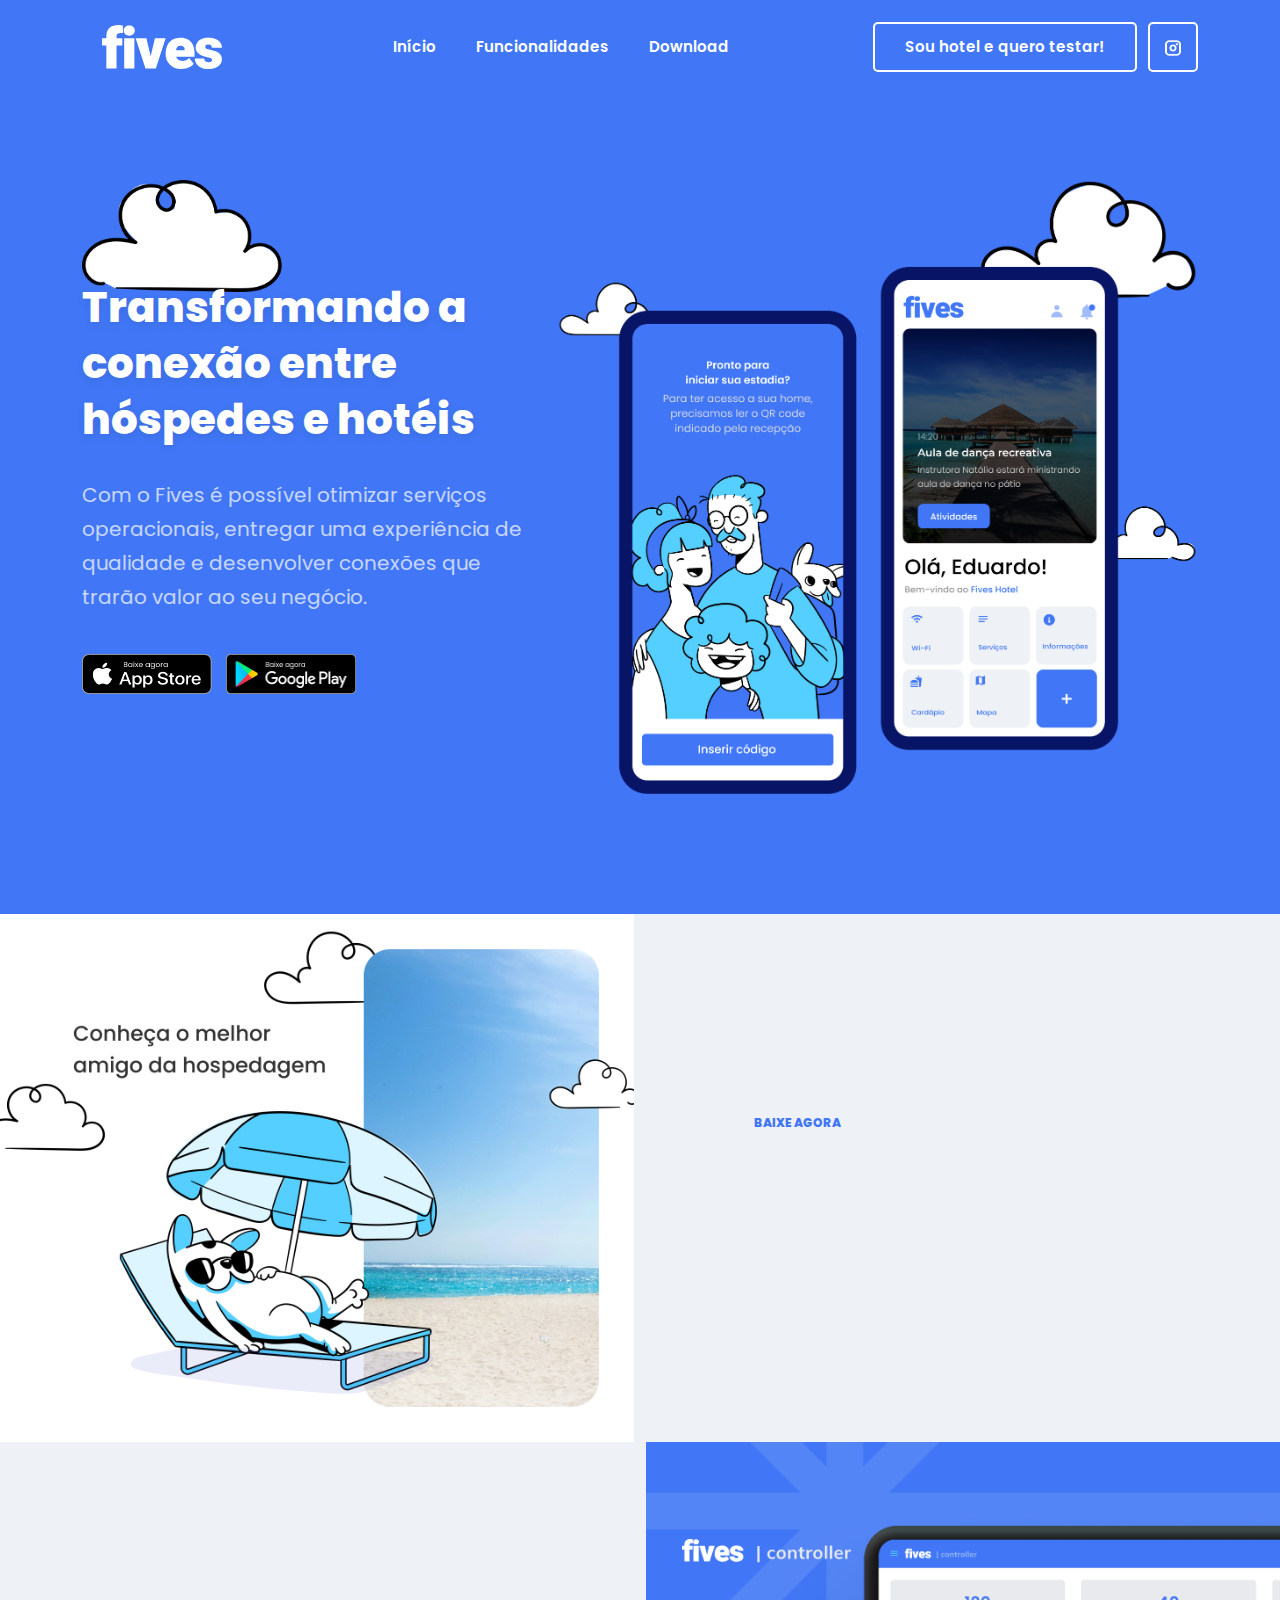
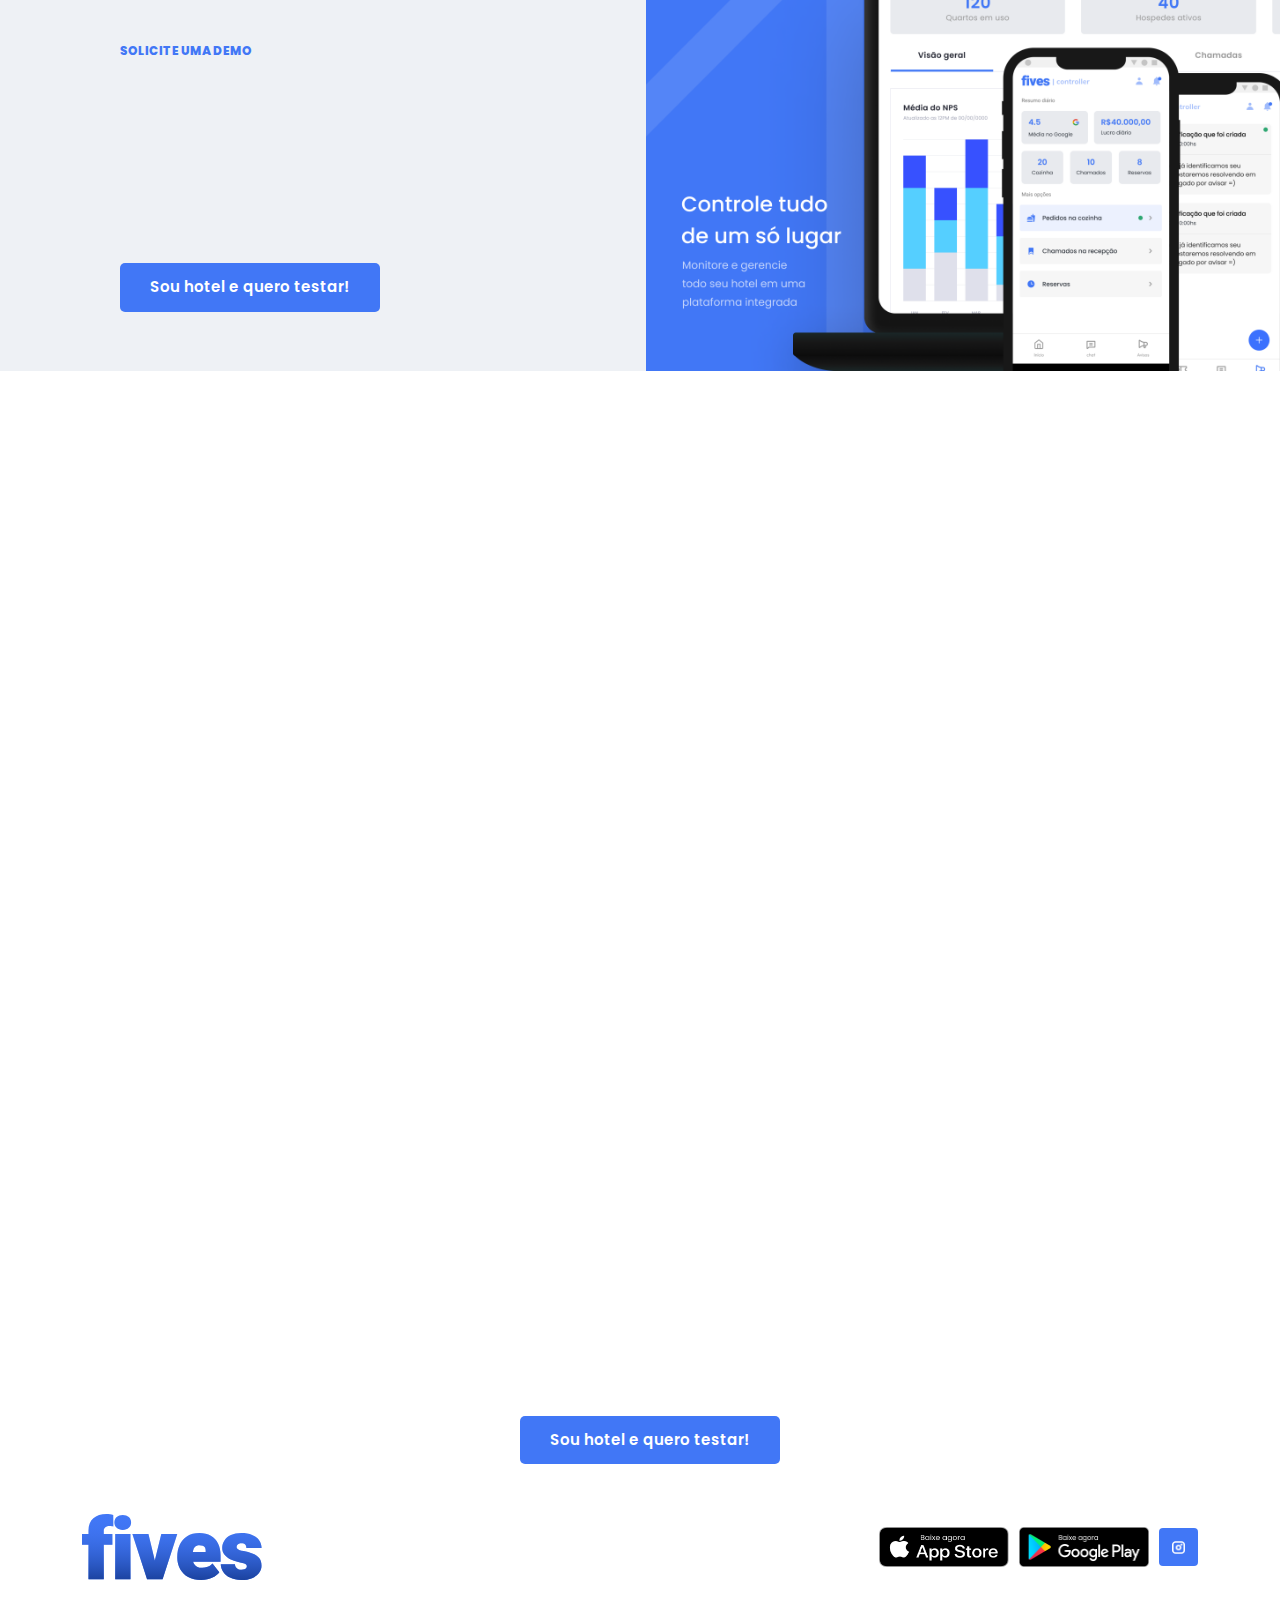
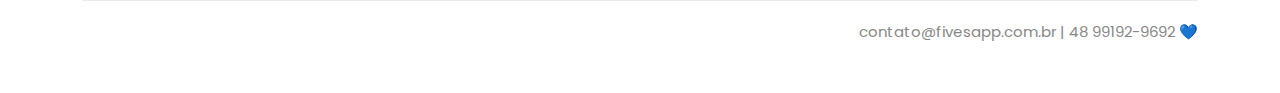
==== commit bea8fced: "Correcao de texto" ====
--- a/index.html
+++ b/index.html
@@ -201,8 +201,7 @@
                 <div class="col-lg-8 offset-lg-2 col-md-12 col-12 margin-top-desk">
                     <div class="cta-content">
                         <span class="download-now-text">SOLICITE UMA DEMO</span>
-                        <h2 class="wow fadeInUp" data-wow-delay=".2s">É um hóspede? <br>Bom para o hotel
-                        </h2>
+                        <h2 class="wow fadeInUp" data-wow-delay=".2s">Bom para o hotel</h2>
                         <p class="wow fadeInUp" data-wow-delay=".4s" style="margin-top: -15px;">
                             Somos uma plataforma flexível e customizável para
                             todos os tipos de hotéis.
@@ -401,4 +400,4 @@
     </script>
 </body>
 
-</html>+</html>
